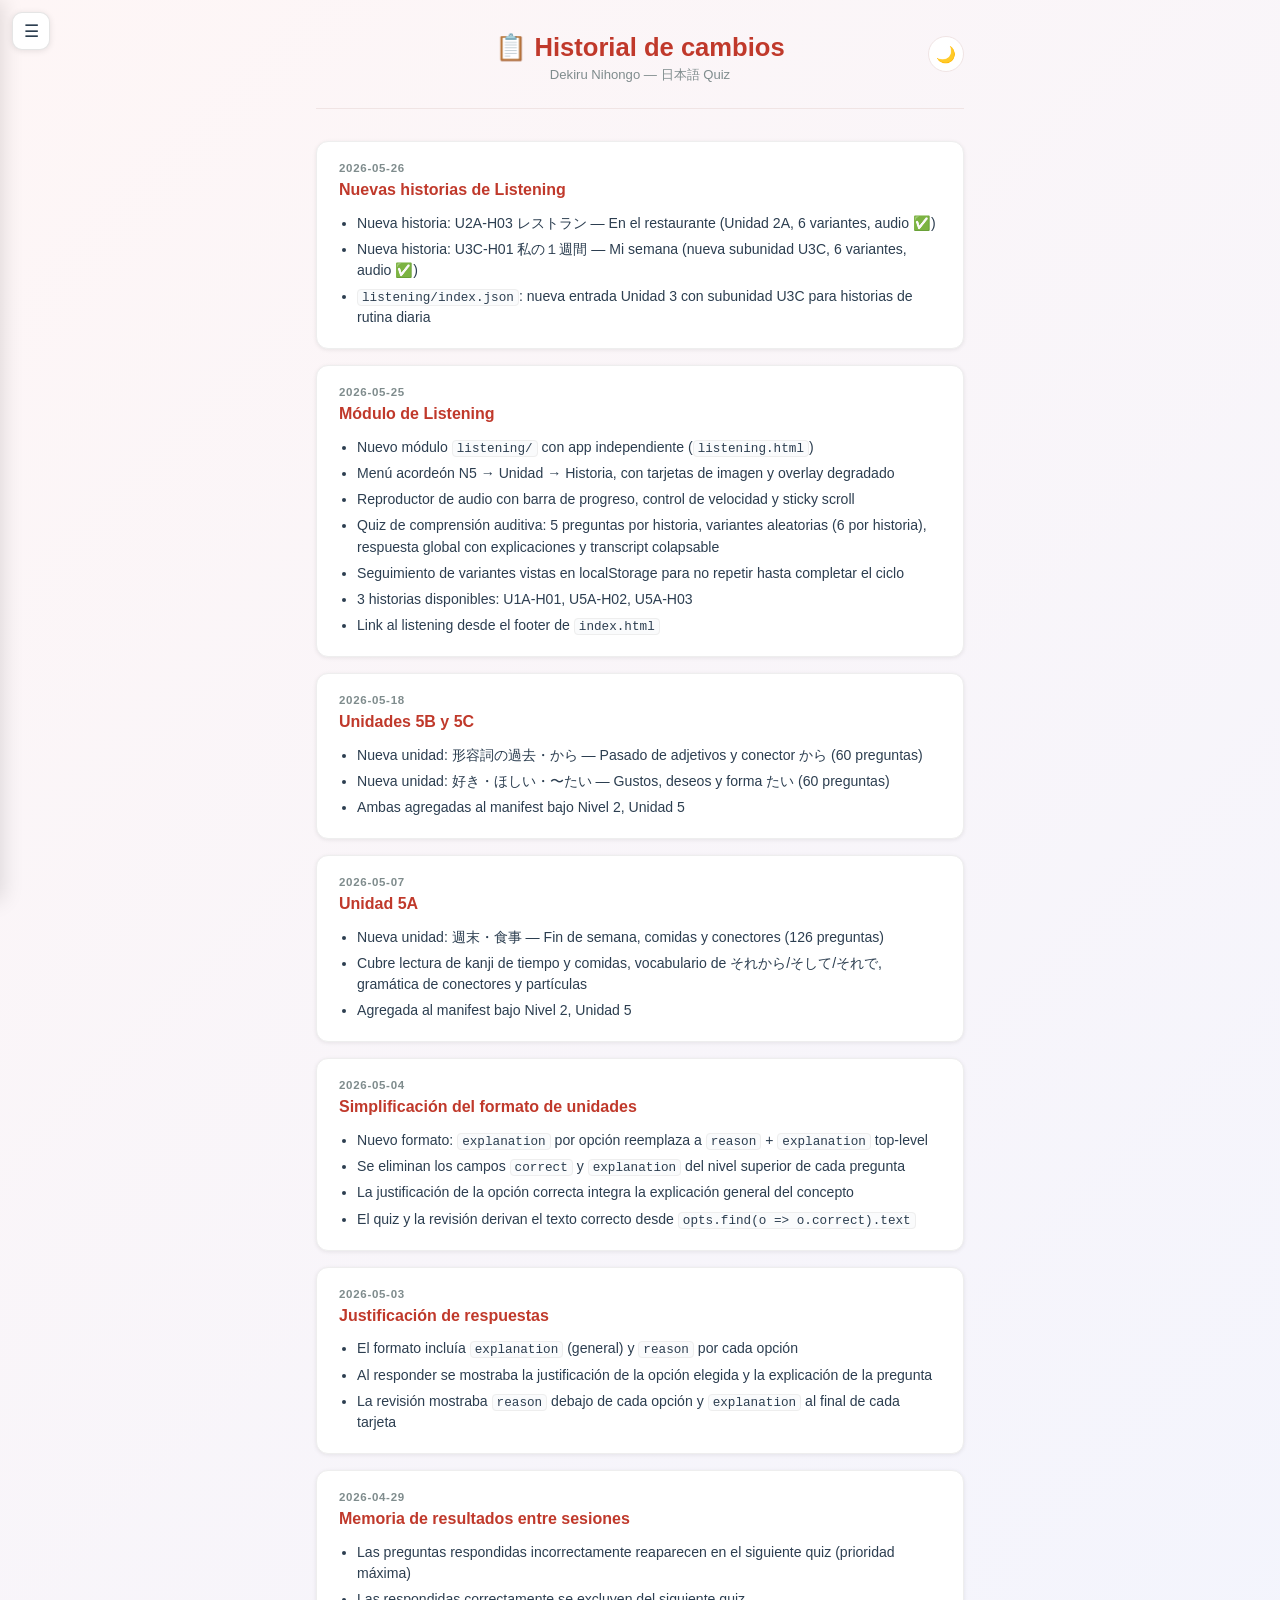
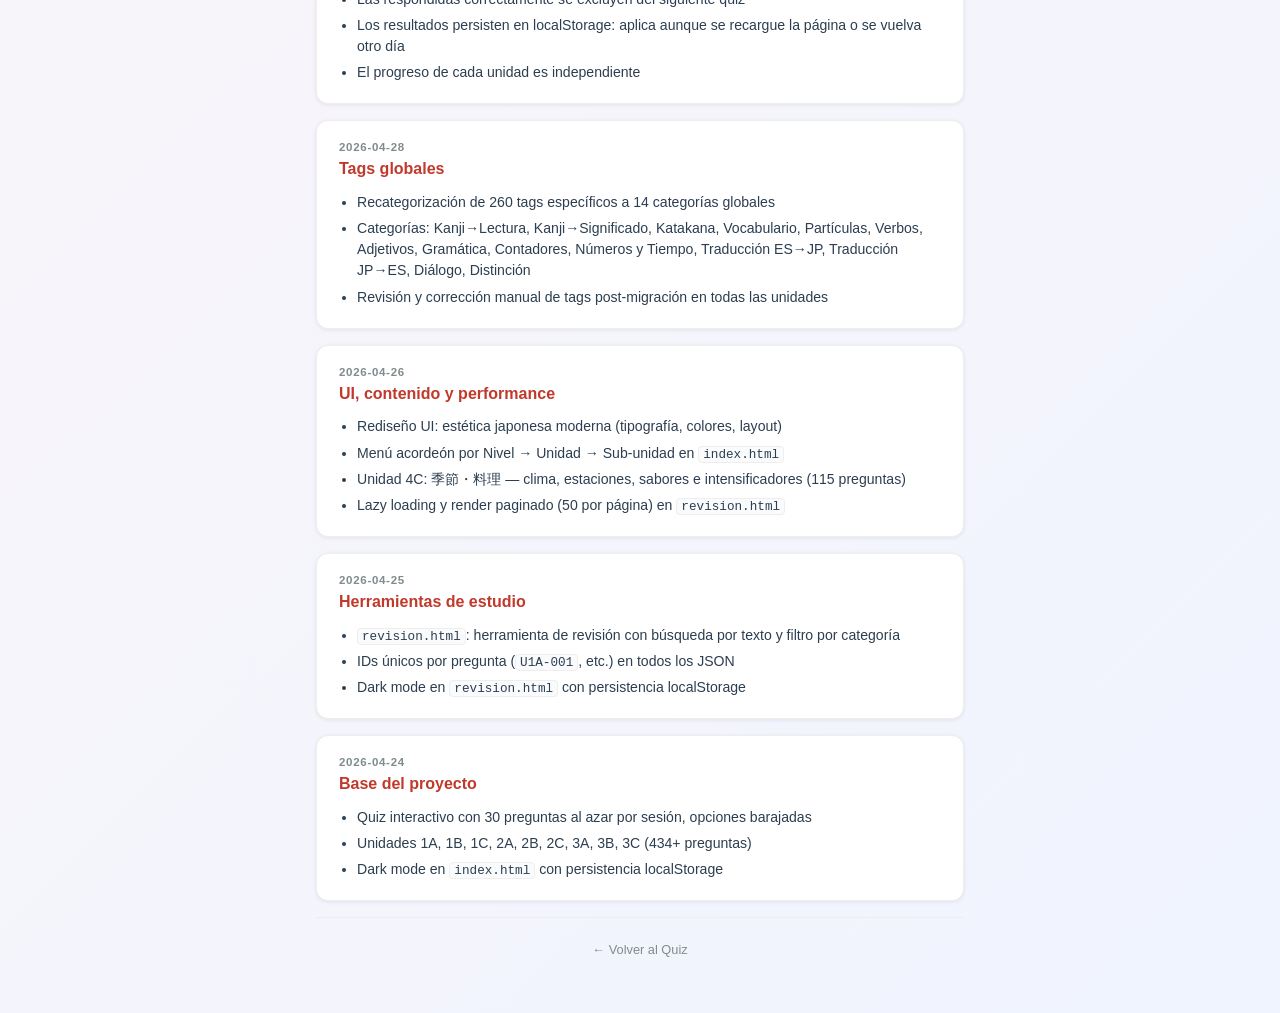
==== changelog.html @ 87468490 "feat: agregar navegación lateral y página de changelog - nav.js: sidebar colapsable con hamburger fi" ====
<!DOCTYPE html>
<html lang="es">
<head>
<meta charset="UTF-8">
<meta name="viewport" content="width=device-width, initial-scale=1.0">
<title>Cambios — 日本語 Quiz</title>
<link rel="icon" type="image/svg+xml" href="data:image/svg+xml,<svg xmlns='http://www.w3.org/2000/svg' viewBox='0 0 100 100'><circle cx='50' cy='50' r='50' fill='%23c0392b'/><text x='50' y='70' text-anchor='middle' font-size='56' fill='white' font-family='serif'>語</text></svg>">
<style>
  :root {
    --bg: linear-gradient(135deg, #fef6f6 0%, #f0f4ff 100%);
    --text: #2c3e50;
    --container-bg: #ffffff;
    --shadow: rgba(0,0,0,0.08);
    --header-border: #f0e4e4;
    --muted: #7f8c8d;
    --divider: #eee;
    --card-bg: #fafbfc;
    --card-border: #eee;
    --footer-color: #95a5a6;
    --footer-link: #7f8c8d;
  }
  body.dark {
    --bg: linear-gradient(135deg, #1a1a2e 0%, #16213e 100%);
    --text: #e2e8f0;
    --container-bg: #1e1e2e;
    --shadow: rgba(0,0,0,0.4);
    --header-border: #2d2d4a;
    --muted: #94a3b8;
    --divider: #2d2d4a;
    --card-bg: #252538;
    --card-border: #3d3d5c;
    --footer-color: #64748b;
    --footer-link: #94a3b8;
  }

  *, *::before, *::after { box-sizing: border-box; }

  body {
    margin: 0;
    font-family: -apple-system, BlinkMacSystemFont, "Segoe UI", Roboto, sans-serif;
    background: var(--bg);
    color: var(--text);
    min-height: 100vh;
    transition: background 0.3s, color 0.3s;
  }

  .container {
    max-width: 680px;
    margin: 0 auto;
    padding: 0 16px 40px;
  }

  header {
    text-align: center;
    padding: 32px 16px 24px;
    border-bottom: 1px solid var(--header-border);
    margin-bottom: 32px;
    position: relative;
  }
  header h1 {
    font-size: 1.6em;
    font-weight: 700;
    color: #c0392b;
    margin: 0 0 4px;
  }
  body.dark header h1 { color: #e57373; }
  .subtitle {
    font-size: 0.82em;
    color: var(--muted);
  }
  .dark-toggle {
    position: absolute;
    top: 50%; right: 0;
    transform: translateY(-50%);
    width: 36px; height: 36px;
    border-radius: 50%;
    border: 1.5px solid var(--header-border);
    background: var(--container-bg);
    cursor: pointer;
    font-size: 16px;
    display: flex; align-items: center; justify-content: center;
    transition: border-color 0.2s;
  }
  .dark-toggle:hover { border-color: #c0392b; }

  /* Changelog entries */
  .cl-entry {
    background: var(--container-bg);
    border: 1px solid var(--card-border);
    border-radius: 12px;
    padding: 20px 22px;
    margin-bottom: 16px;
    box-shadow: 0 1px 4px var(--shadow);
  }

  .cl-date {
    font-size: 0.72em;
    font-weight: 600;
    letter-spacing: 0.06em;
    text-transform: uppercase;
    color: var(--muted);
    margin-bottom: 6px;
  }

  .cl-title {
    font-size: 1em;
    font-weight: 700;
    color: #c0392b;
    margin: 0 0 12px;
    line-height: 1.3;
  }
  body.dark .cl-title { color: #e57373; }

  .cl-items {
    margin: 0;
    padding: 0 0 0 18px;
    display: flex;
    flex-direction: column;
    gap: 5px;
  }
  .cl-items li {
    font-size: 0.88em;
    color: var(--text);
    line-height: 1.5;
  }
  .cl-items code {
    background: var(--card-bg);
    border: 1px solid var(--card-border);
    border-radius: 4px;
    padding: 0 4px;
    font-size: 0.9em;
    font-family: "SF Mono", "Fira Code", monospace;
  }

  .site-footer {
    text-align: center;
    padding: 24px 16px 16px;
    font-size: 0.8em;
    color: var(--footer-color);
    border-top: 1px solid var(--divider);
    margin-top: 16px;
  }
  .footer-link {
    color: var(--footer-link);
    text-decoration: none;
    border-bottom: 1px solid transparent;
    transition: color 0.2s, border-color 0.2s;
  }
  .footer-link:hover { color: #c0392b; border-bottom-color: #c0392b; }
</style>
</head>
<body>
<script>
  if (localStorage.getItem('darkMode') === '1') document.body.classList.add('dark');
</script>

<div class="container">
  <header>
    <h1>📋 Historial de cambios</h1>
    <div class="subtitle">Dekiru Nihongo — 日本語 Quiz</div>
    <button class="dark-toggle" id="dark-btn" onclick="toggleDark()" title="Modo nocturno"></button>
  </header>

  <div class="cl-entry">
    <div class="cl-date">2026-05-26</div>
    <div class="cl-title">Nuevas historias de Listening</div>
    <ul class="cl-items">
      <li>Nueva historia: U2A-H03 レストラン — En el restaurante (Unidad 2A, 6 variantes, audio ✅)</li>
      <li>Nueva historia: U3C-H01 私の１週間 — Mi semana (nueva subunidad U3C, 6 variantes, audio ✅)</li>
      <li><code>listening/index.json</code>: nueva entrada Unidad 3 con subunidad U3C para historias de rutina diaria</li>
    </ul>
  </div>

  <div class="cl-entry">
    <div class="cl-date">2026-05-25</div>
    <div class="cl-title">Módulo de Listening</div>
    <ul class="cl-items">
      <li>Nuevo módulo <code>listening/</code> con app independiente (<code>listening.html</code>)</li>
      <li>Menú acordeón N5 → Unidad → Historia, con tarjetas de imagen y overlay degradado</li>
      <li>Reproductor de audio con barra de progreso, control de velocidad y sticky scroll</li>
      <li>Quiz de comprensión auditiva: 5 preguntas por historia, variantes aleatorias (6 por historia), respuesta global con explicaciones y transcript colapsable</li>
      <li>Seguimiento de variantes vistas en localStorage para no repetir hasta completar el ciclo</li>
      <li>3 historias disponibles: U1A-H01, U5A-H02, U5A-H03</li>
      <li>Link al listening desde el footer de <code>index.html</code></li>
    </ul>
  </div>

  <div class="cl-entry">
    <div class="cl-date">2026-05-18</div>
    <div class="cl-title">Unidades 5B y 5C</div>
    <ul class="cl-items">
      <li>Nueva unidad: 形容詞の過去・から — Pasado de adjetivos y conector から (60 preguntas)</li>
      <li>Nueva unidad: 好き・ほしい・〜たい — Gustos, deseos y forma たい (60 preguntas)</li>
      <li>Ambas agregadas al manifest bajo Nivel 2, Unidad 5</li>
    </ul>
  </div>

  <div class="cl-entry">
    <div class="cl-date">2026-05-07</div>
    <div class="cl-title">Unidad 5A</div>
    <ul class="cl-items">
      <li>Nueva unidad: 週末・食事 — Fin de semana, comidas y conectores (126 preguntas)</li>
      <li>Cubre lectura de kanji de tiempo y comidas, vocabulario de それから/そして/それで, gramática de conectores y partículas</li>
      <li>Agregada al manifest bajo Nivel 2, Unidad 5</li>
    </ul>
  </div>

  <div class="cl-entry">
    <div class="cl-date">2026-05-04</div>
    <div class="cl-title">Simplificación del formato de unidades</div>
    <ul class="cl-items">
      <li>Nuevo formato: <code>explanation</code> por opción reemplaza a <code>reason</code> + <code>explanation</code> top-level</li>
      <li>Se eliminan los campos <code>correct</code> y <code>explanation</code> del nivel superior de cada pregunta</li>
      <li>La justificación de la opción correcta integra la explicación general del concepto</li>
      <li>El quiz y la revisión derivan el texto correcto desde <code>opts.find(o => o.correct).text</code></li>
    </ul>
  </div>

  <div class="cl-entry">
    <div class="cl-date">2026-05-03</div>
    <div class="cl-title">Justificación de respuestas</div>
    <ul class="cl-items">
      <li>El formato incluía <code>explanation</code> (general) y <code>reason</code> por cada opción</li>
      <li>Al responder se mostraba la justificación de la opción elegida y la explicación de la pregunta</li>
      <li>La revisión mostraba <code>reason</code> debajo de cada opción y <code>explanation</code> al final de cada tarjeta</li>
    </ul>
  </div>

  <div class="cl-entry">
    <div class="cl-date">2026-04-29</div>
    <div class="cl-title">Memoria de resultados entre sesiones</div>
    <ul class="cl-items">
      <li>Las preguntas respondidas incorrectamente reaparecen en el siguiente quiz (prioridad máxima)</li>
      <li>Las respondidas correctamente se excluyen del siguiente quiz</li>
      <li>Los resultados persisten en localStorage: aplica aunque se recargue la página o se vuelva otro día</li>
      <li>El progreso de cada unidad es independiente</li>
    </ul>
  </div>

  <div class="cl-entry">
    <div class="cl-date">2026-04-28</div>
    <div class="cl-title">Tags globales</div>
    <ul class="cl-items">
      <li>Recategorización de 260 tags específicos a 14 categorías globales</li>
      <li>Categorías: Kanji→Lectura, Kanji→Significado, Katakana, Vocabulario, Partículas, Verbos, Adjetivos, Gramática, Contadores, Números y Tiempo, Traducción ES→JP, Traducción JP→ES, Diálogo, Distinción</li>
      <li>Revisión y corrección manual de tags post-migración en todas las unidades</li>
    </ul>
  </div>

  <div class="cl-entry">
    <div class="cl-date">2026-04-26</div>
    <div class="cl-title">UI, contenido y performance</div>
    <ul class="cl-items">
      <li>Rediseño UI: estética japonesa moderna (tipografía, colores, layout)</li>
      <li>Menú acordeón por Nivel → Unidad → Sub-unidad en <code>index.html</code></li>
      <li>Unidad 4C: 季節・料理 — clima, estaciones, sabores e intensificadores (115 preguntas)</li>
      <li>Lazy loading y render paginado (50 por página) en <code>revision.html</code></li>
    </ul>
  </div>

  <div class="cl-entry">
    <div class="cl-date">2026-04-25</div>
    <div class="cl-title">Herramientas de estudio</div>
    <ul class="cl-items">
      <li><code>revision.html</code>: herramienta de revisión con búsqueda por texto y filtro por categoría</li>
      <li>IDs únicos por pregunta (<code>U1A-001</code>, etc.) en todos los JSON</li>
      <li>Dark mode en <code>revision.html</code> con persistencia localStorage</li>
    </ul>
  </div>

  <div class="cl-entry">
    <div class="cl-date">2026-04-24</div>
    <div class="cl-title">Base del proyecto</div>
    <ul class="cl-items">
      <li>Quiz interactivo con 30 preguntas al azar por sesión, opciones barajadas</li>
      <li>Unidades 1A, 1B, 1C, 2A, 2B, 2C, 3A, 3B, 3C (434+ preguntas)</li>
      <li>Dark mode en <code>index.html</code> con persistencia localStorage</li>
    </ul>
  </div>

  <footer class="site-footer">
    <a href="index.html" class="footer-link">← Volver al Quiz</a>
  </footer>
</div>

<script>
  function toggleDark() {
    const dark = document.body.classList.toggle('dark');
    localStorage.setItem('darkMode', dark ? '1' : '0');
    document.getElementById('dark-btn').textContent = dark ? '☀️' : '🌙';
  }
  document.getElementById('dark-btn').textContent =
    document.body.classList.contains('dark') ? '☀️' : '🌙';
</script>
<script src="nav.js"></script>
</body>
</html>
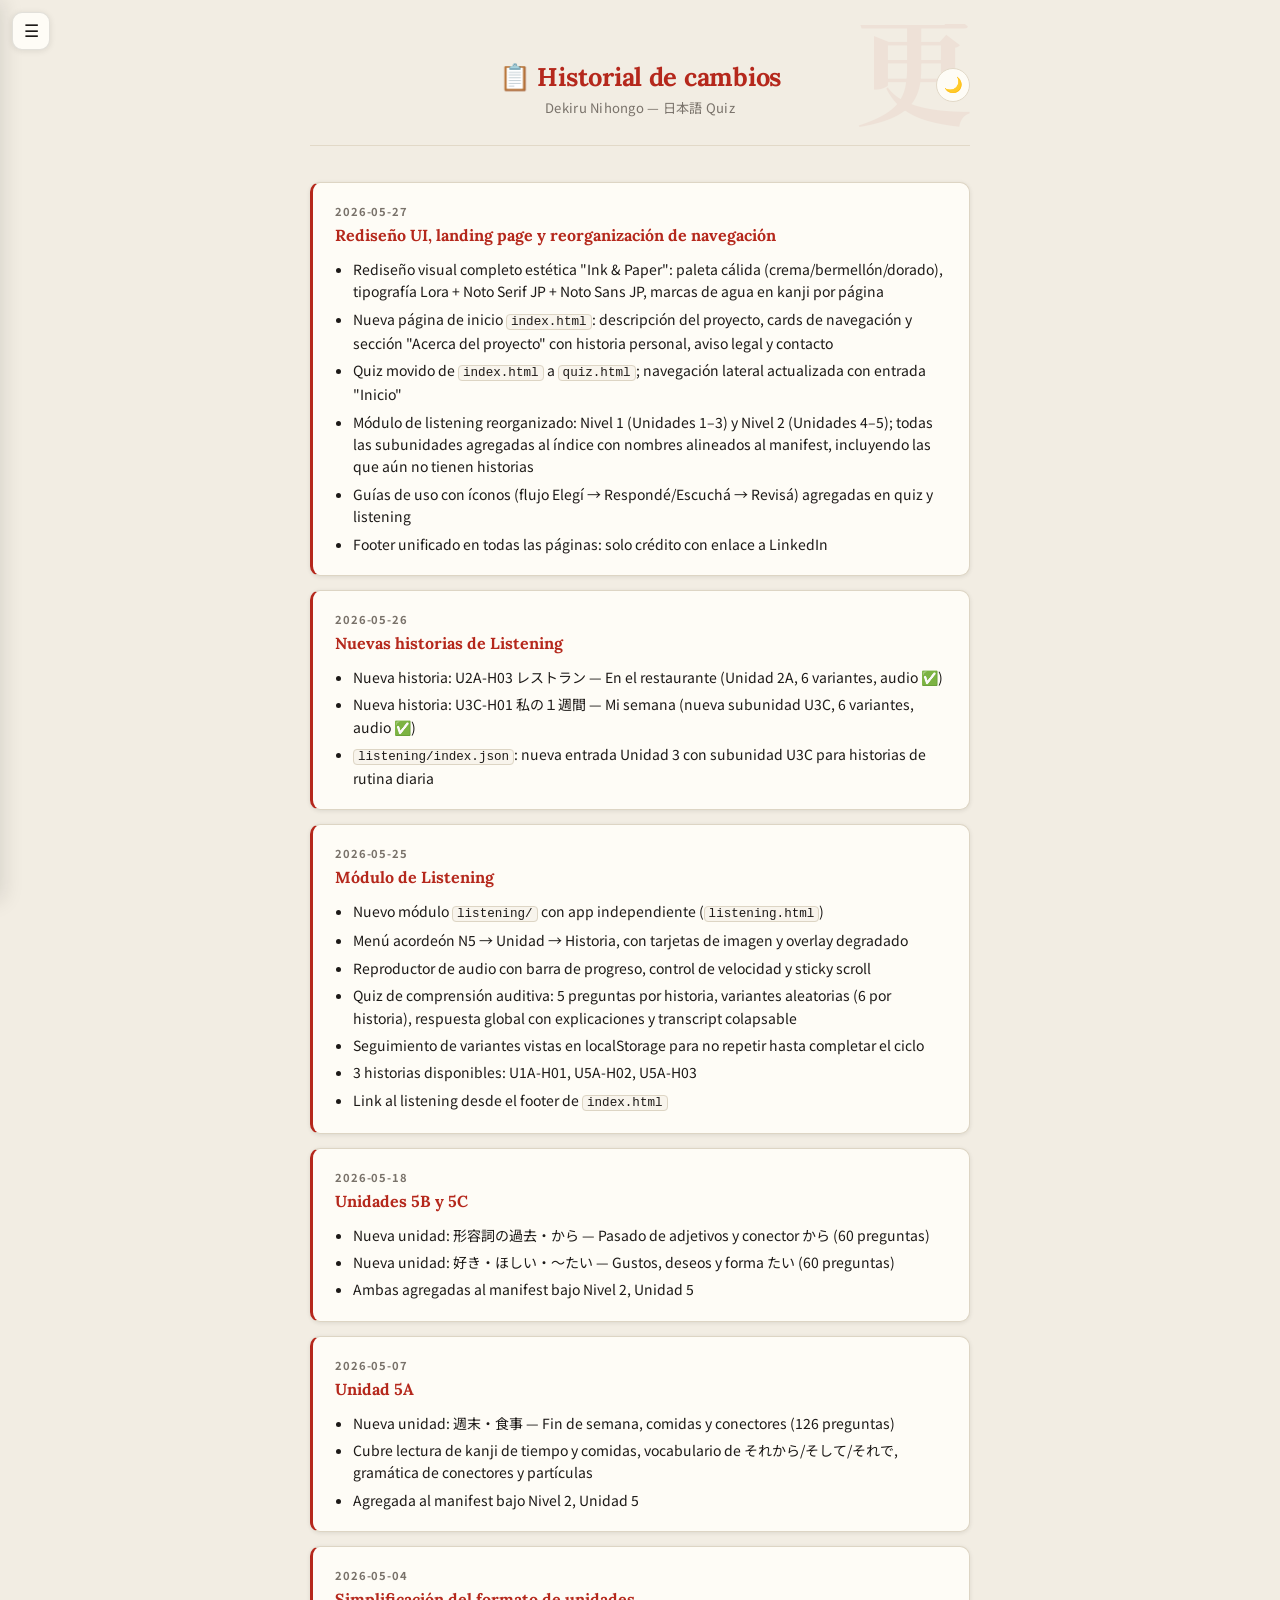
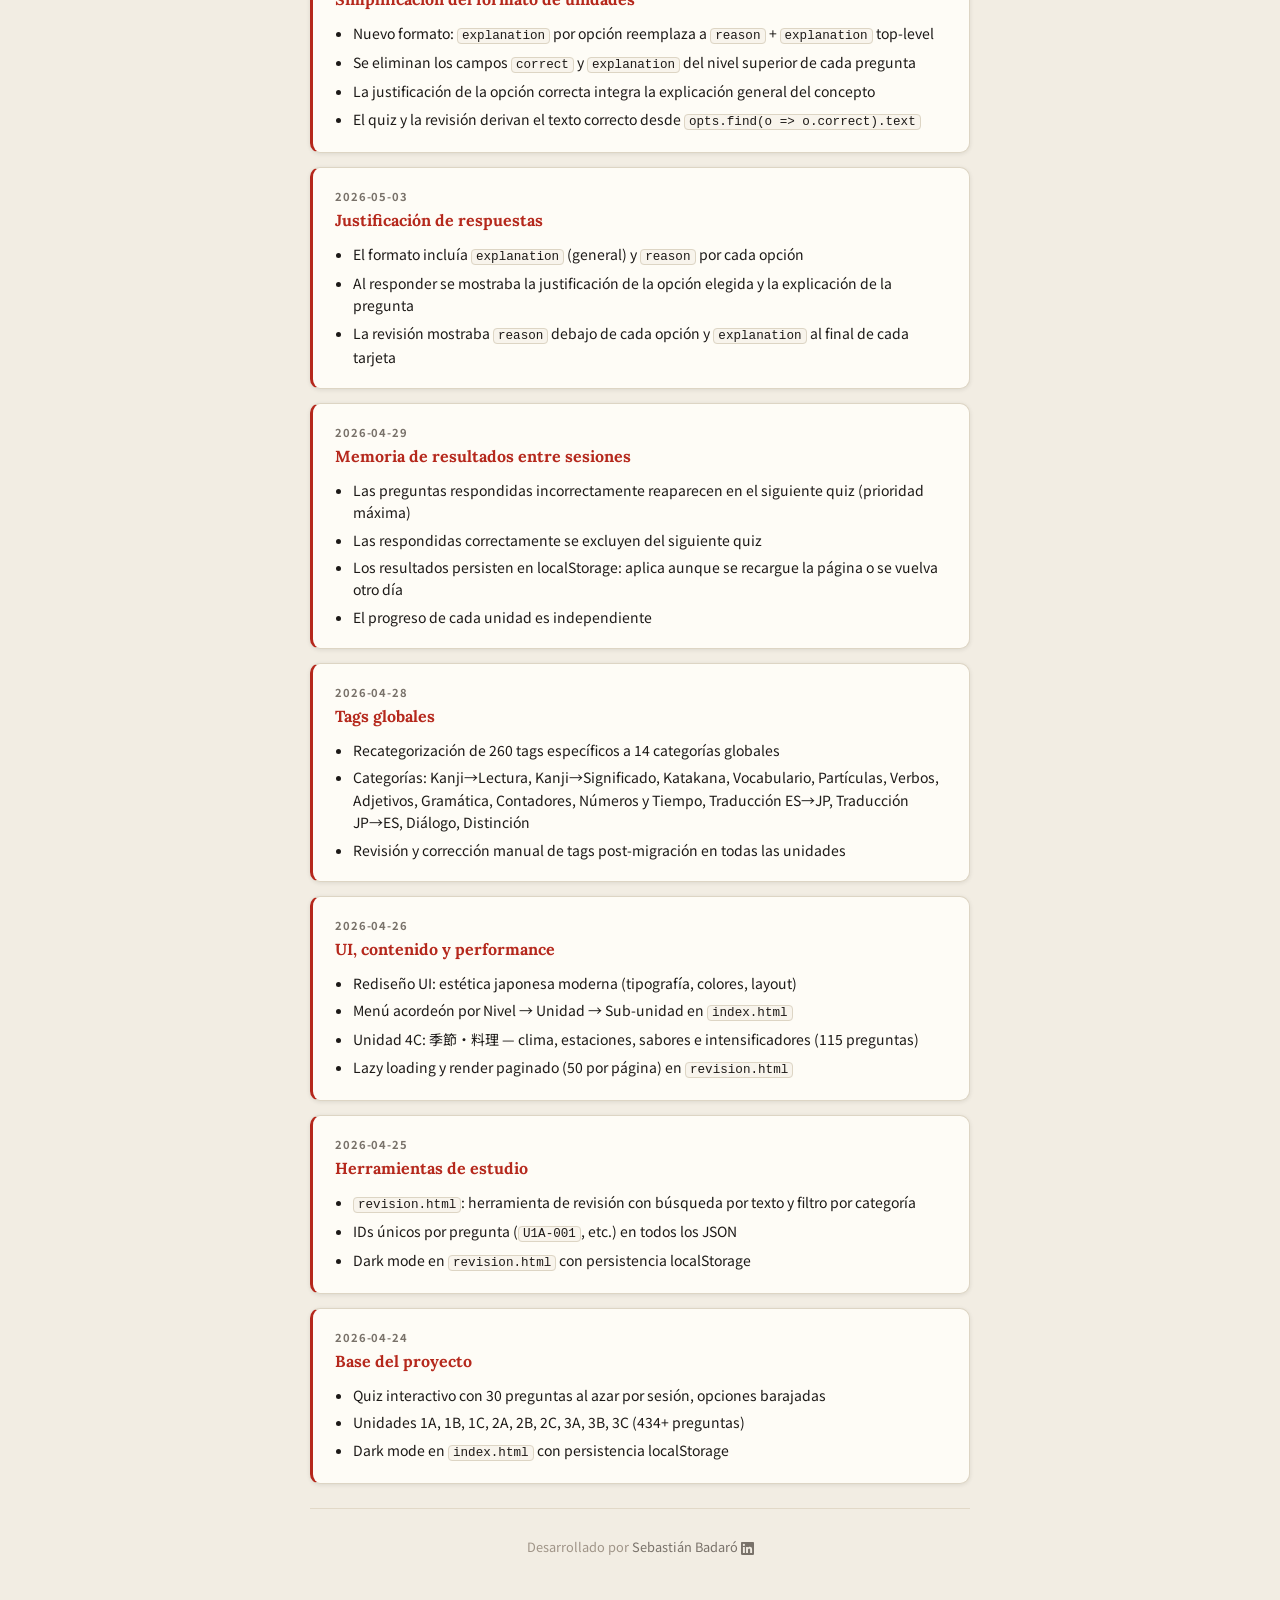
==== commit 0e9b3ac3: "feat: rediseño UI Ink & Paper, landing page y reorganización de navegación - Rediseño visual complet" ====
--- a/changelog.html
+++ b/changelog.html
@@ -5,111 +5,138 @@
 <meta name="viewport" content="width=device-width, initial-scale=1.0">
 <title>Cambios — 日本語 Quiz</title>
 <link rel="icon" type="image/svg+xml" href="data:image/svg+xml,<svg xmlns='http://www.w3.org/2000/svg' viewBox='0 0 100 100'><circle cx='50' cy='50' r='50' fill='%23c0392b'/><text x='50' y='70' text-anchor='middle' font-size='56' fill='white' font-family='serif'>語</text></svg>">
+<link rel="preconnect" href="https://fonts.googleapis.com">
+<link rel="preconnect" href="https://fonts.gstatic.com" crossorigin>
+<link href="https://fonts.googleapis.com/css2?family=Lora:ital,wght@0,400;0,600;0,700;1,400&family=Noto+Sans+JP:wght@400;500;600&family=Noto+Serif+JP:wght@400;700&display=swap" rel="stylesheet">
 <style>
   :root {
-    --bg: linear-gradient(135deg, #fef6f6 0%, #f0f4ff 100%);
-    --text: #2c3e50;
-    --container-bg: #ffffff;
-    --shadow: rgba(0,0,0,0.08);
-    --header-border: #f0e4e4;
-    --muted: #7f8c8d;
-    --divider: #eee;
-    --card-bg: #fafbfc;
-    --card-border: #eee;
-    --footer-color: #95a5a6;
-    --footer-link: #7f8c8d;
+    --bg: #F2EDE3;
+    --text: #1C1917;
+    --container-bg: #FEFCF6;
+    --shadow: rgba(28,25,23,0.10);
+    --header-border: #E2D9C8;
+    --muted: #79726A;
+    --divider: #E2D9C8;
+    --card-bg: #F8F4EC;
+    --card-border: #DDD5C4;
+    --footer-color: #A09588;
+    --footer-link: #79726A;
+    --accent: #B5281C;
   }
   body.dark {
-    --bg: linear-gradient(135deg, #1a1a2e 0%, #16213e 100%);
-    --text: #e2e8f0;
-    --container-bg: #1e1e2e;
-    --shadow: rgba(0,0,0,0.4);
-    --header-border: #2d2d4a;
-    --muted: #94a3b8;
-    --divider: #2d2d4a;
-    --card-bg: #252538;
-    --card-border: #3d3d5c;
-    --footer-color: #64748b;
-    --footer-link: #94a3b8;
+    --bg: #100F0D;
+    --text: #E8E0D0;
+    --container-bg: #1C1A17;
+    --shadow: rgba(0,0,0,0.55);
+    --header-border: #2E2A23;
+    --muted: #8A8278;
+    --divider: #2E2A23;
+    --card-bg: #231F1B;
+    --card-border: #3A3530;
+    --footer-color: #5A5550;
+    --footer-link: #8A8278;
+    --accent: #E05A45;
   }
 
   *, *::before, *::after { box-sizing: border-box; }
 
   body {
     margin: 0;
-    font-family: -apple-system, BlinkMacSystemFont, "Segoe UI", Roboto, sans-serif;
+    font-family: 'Noto Sans JP', -apple-system, BlinkMacSystemFont, "Hiragino Sans", "Yu Gothic", "Meiryo", sans-serif;
     background: var(--bg);
     color: var(--text);
     min-height: 100vh;
+    padding: 24px 16px 48px;
     transition: background 0.3s, color 0.3s;
   }
 
   .container {
-    max-width: 680px;
+    max-width: 660px;
     margin: 0 auto;
-    padding: 0 16px 40px;
   }
 
   header {
     text-align: center;
-    padding: 32px 16px 24px;
+    padding: 36px 16px 28px;
     border-bottom: 1px solid var(--header-border);
-    margin-bottom: 32px;
+    margin-bottom: 36px;
     position: relative;
+    overflow: hidden;
+  }
+  header::before {
+    content: '更';
+    position: absolute;
+    right: -4px;
+    top: -20px;
+    font-family: 'Noto Serif JP', serif;
+    font-size: 7.5em;
+    color: var(--accent);
+    opacity: 0.055;
+    pointer-events: none;
+    user-select: none;
+    line-height: 1;
+    font-weight: 700;
   }
   header h1 {
+    font-family: 'Lora', 'Noto Serif JP', Georgia, serif;
     font-size: 1.6em;
     font-weight: 700;
-    color: #c0392b;
-    margin: 0 0 4px;
-  }
-  body.dark header h1 { color: #e57373; }
+    color: var(--accent);
+    margin: 0 0 5px;
+    letter-spacing: -0.01em;
+  }
   .subtitle {
     font-size: 0.82em;
     color: var(--muted);
+    letter-spacing: 0.02em;
   }
   .dark-toggle {
     position: absolute;
     top: 50%; right: 0;
     transform: translateY(-50%);
-    width: 36px; height: 36px;
+    width: 34px; height: 34px;
     border-radius: 50%;
     border: 1.5px solid var(--header-border);
     background: var(--container-bg);
-    cursor: pointer;
-    font-size: 16px;
+    cursor: pointer; font-size: 15px;
     display: flex; align-items: center; justify-content: center;
     transition: border-color 0.2s;
   }
-  .dark-toggle:hover { border-color: #c0392b; }
+  .dark-toggle:hover { border-color: var(--accent); }
 
   /* Changelog entries */
   .cl-entry {
     background: var(--container-bg);
     border: 1px solid var(--card-border);
-    border-radius: 12px;
+    border-left: 3px solid var(--accent);
+    border-radius: 10px;
     padding: 20px 22px;
-    margin-bottom: 16px;
+    margin-bottom: 14px;
     box-shadow: 0 1px 4px var(--shadow);
+    transition: box-shadow 0.2s ease;
+  }
+  .cl-entry:hover {
+    box-shadow: 0 3px 12px var(--shadow);
   }
 
   .cl-date {
-    font-size: 0.72em;
-    font-weight: 600;
-    letter-spacing: 0.06em;
+    font-size: 0.7em;
+    font-weight: 700;
+    letter-spacing: 0.08em;
     text-transform: uppercase;
     color: var(--muted);
     margin-bottom: 6px;
+    font-family: 'Noto Sans JP', sans-serif;
   }
 
   .cl-title {
+    font-family: 'Lora', Georgia, serif;
     font-size: 1em;
     font-weight: 700;
-    color: #c0392b;
+    color: var(--accent);
     margin: 0 0 12px;
     line-height: 1.3;
   }
-  body.dark .cl-title { color: #e57373; }
 
   .cl-items {
     margin: 0;
@@ -119,9 +146,9 @@
     gap: 5px;
   }
   .cl-items li {
-    font-size: 0.88em;
+    font-size: 0.875em;
     color: var(--text);
-    line-height: 1.5;
+    line-height: 1.6;
   }
   .cl-items code {
     background: var(--card-bg);
@@ -134,11 +161,11 @@
 
   .site-footer {
     text-align: center;
-    padding: 24px 16px 16px;
+    padding: 28px 16px 16px;
     font-size: 0.8em;
     color: var(--footer-color);
     border-top: 1px solid var(--divider);
-    margin-top: 16px;
+    margin-top: 24px;
   }
   .footer-link {
     color: var(--footer-link);
@@ -146,7 +173,7 @@
     border-bottom: 1px solid transparent;
     transition: color 0.2s, border-color 0.2s;
   }
-  .footer-link:hover { color: #c0392b; border-bottom-color: #c0392b; }
+  .footer-link:hover { color: var(--accent); border-bottom-color: var(--accent); }
 </style>
 </head>
 <body>
@@ -160,6 +187,19 @@
     <div class="subtitle">Dekiru Nihongo — 日本語 Quiz</div>
     <button class="dark-toggle" id="dark-btn" onclick="toggleDark()" title="Modo nocturno"></button>
   </header>
+
+  <div class="cl-entry">
+    <div class="cl-date">2026-05-27</div>
+    <div class="cl-title">Rediseño UI, landing page y reorganización de navegación</div>
+    <ul class="cl-items">
+      <li>Rediseño visual completo estética "Ink & Paper": paleta cálida (crema/bermellón/dorado), tipografía Lora + Noto Serif JP + Noto Sans JP, marcas de agua en kanji por página</li>
+      <li>Nueva página de inicio <code>index.html</code>: descripción del proyecto, cards de navegación y sección "Acerca del proyecto" con historia personal, aviso legal y contacto</li>
+      <li>Quiz movido de <code>index.html</code> a <code>quiz.html</code>; navegación lateral actualizada con entrada "Inicio"</li>
+      <li>Módulo de listening reorganizado: Nivel 1 (Unidades 1–3) y Nivel 2 (Unidades 4–5); todas las subunidades agregadas al índice con nombres alineados al manifest, incluyendo las que aún no tienen historias</li>
+      <li>Guías de uso con íconos (flujo Elegí → Respondé/Escuchá → Revisá) agregadas en quiz y listening</li>
+      <li>Footer unificado en todas las páginas: solo crédito con enlace a LinkedIn</li>
+    </ul>
+  </div>
 
   <div class="cl-entry">
     <div class="cl-date">2026-05-26</div>
@@ -279,7 +319,12 @@
   </div>
 
   <footer class="site-footer">
-    <a href="index.html" class="footer-link">← Volver al Quiz</a>
+    Desarrollado por <a href="https://www.linkedin.com/in/sbadaro/" target="_blank" rel="noopener" class="footer-link">
+      Sebastián Badaró
+      <svg style="width:13px;height:13px;vertical-align:middle;flex-shrink:0" viewBox="0 0 24 24" aria-hidden="true">
+        <path fill="currentColor" d="M20.45 20.45h-3.56v-5.57c0-1.33-.03-3.04-1.85-3.04-1.86 0-2.14 1.45-2.14 2.95v5.66H9.34V9h3.42v1.56h.05c.48-.9 1.64-1.85 3.38-1.85 3.61 0 4.28 2.38 4.28 5.47v6.27zM5.34 7.43a2.06 2.06 0 1 1 0-4.13 2.06 2.06 0 0 1 0 4.13zM7.12 20.45H3.56V9h3.56v11.45zM22.22 0H1.77C.79 0 0 .77 0 1.72v20.56C0 23.23.79 24 1.77 24h20.45c.98 0 1.78-.77 1.78-1.72V1.72C24 .77 23.2 0 22.22 0z"/>
+      </svg>
+    </a>
   </footer>
 </div>
 
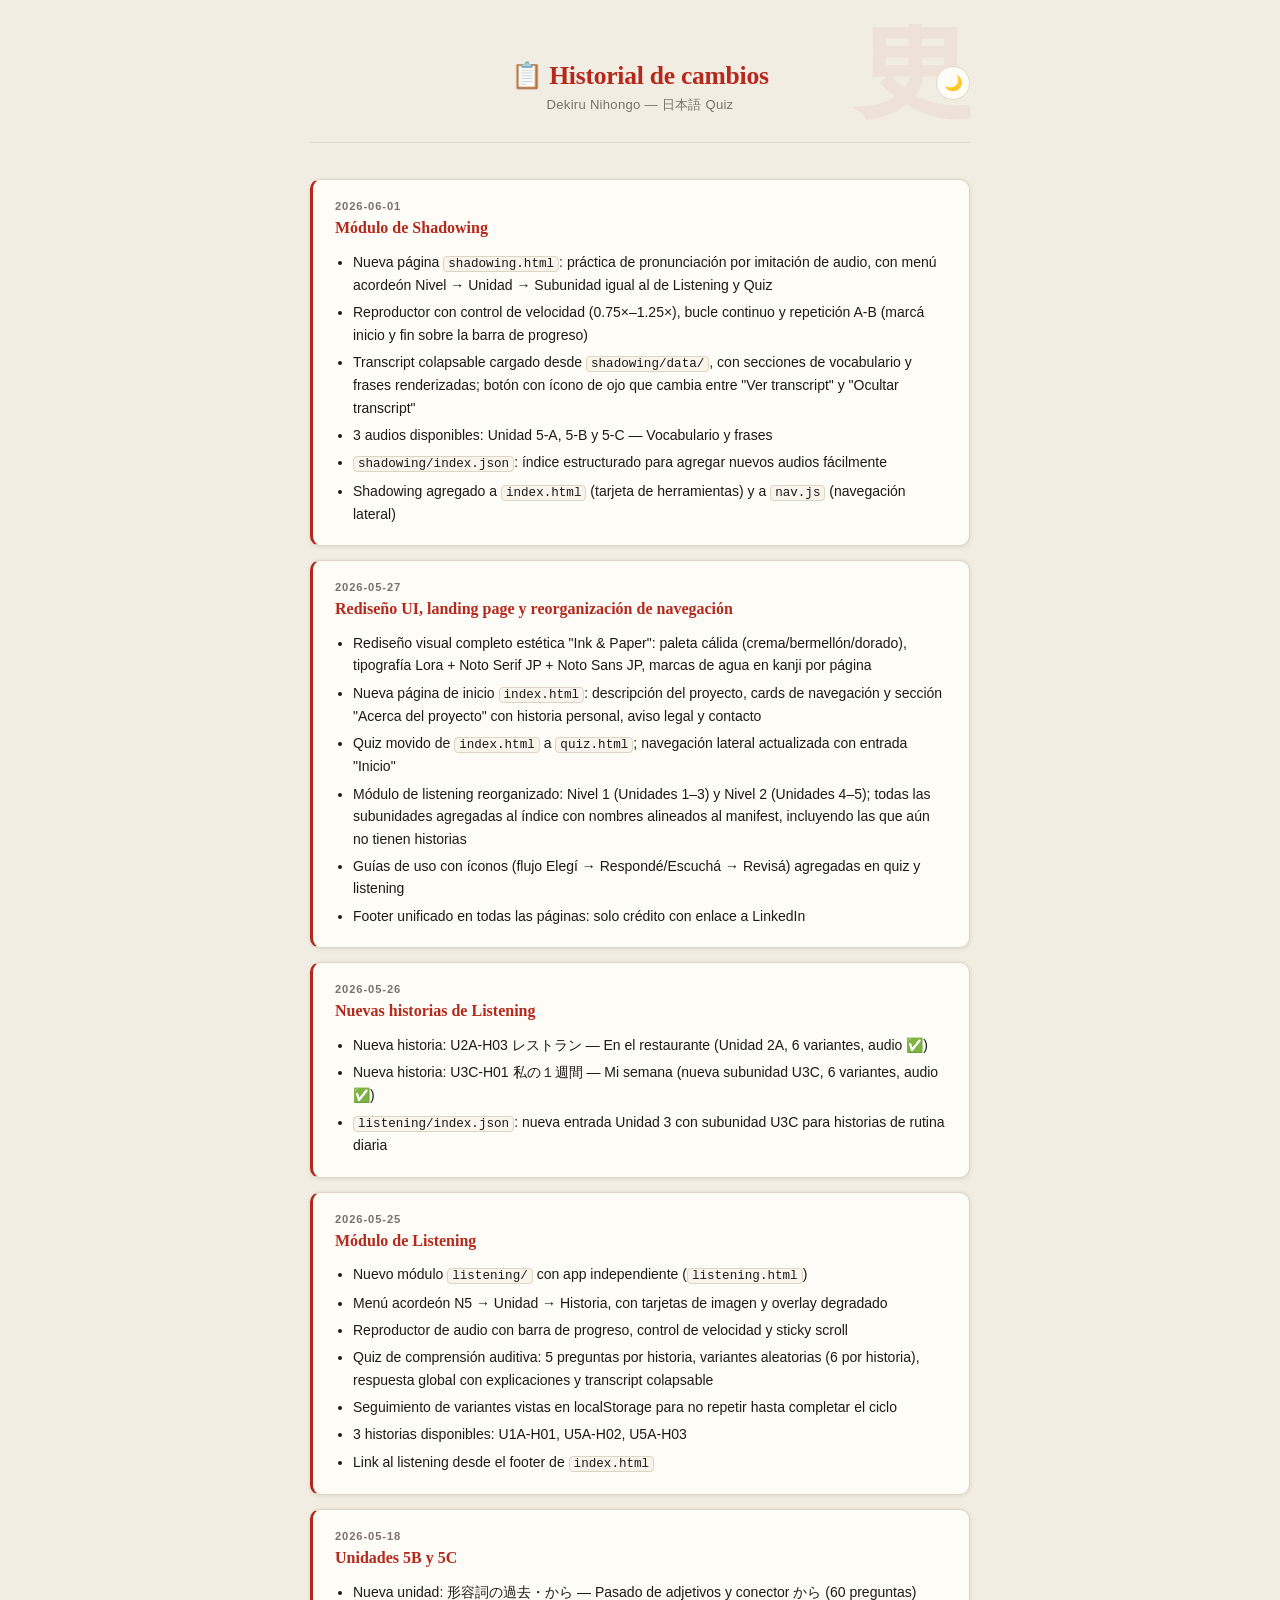
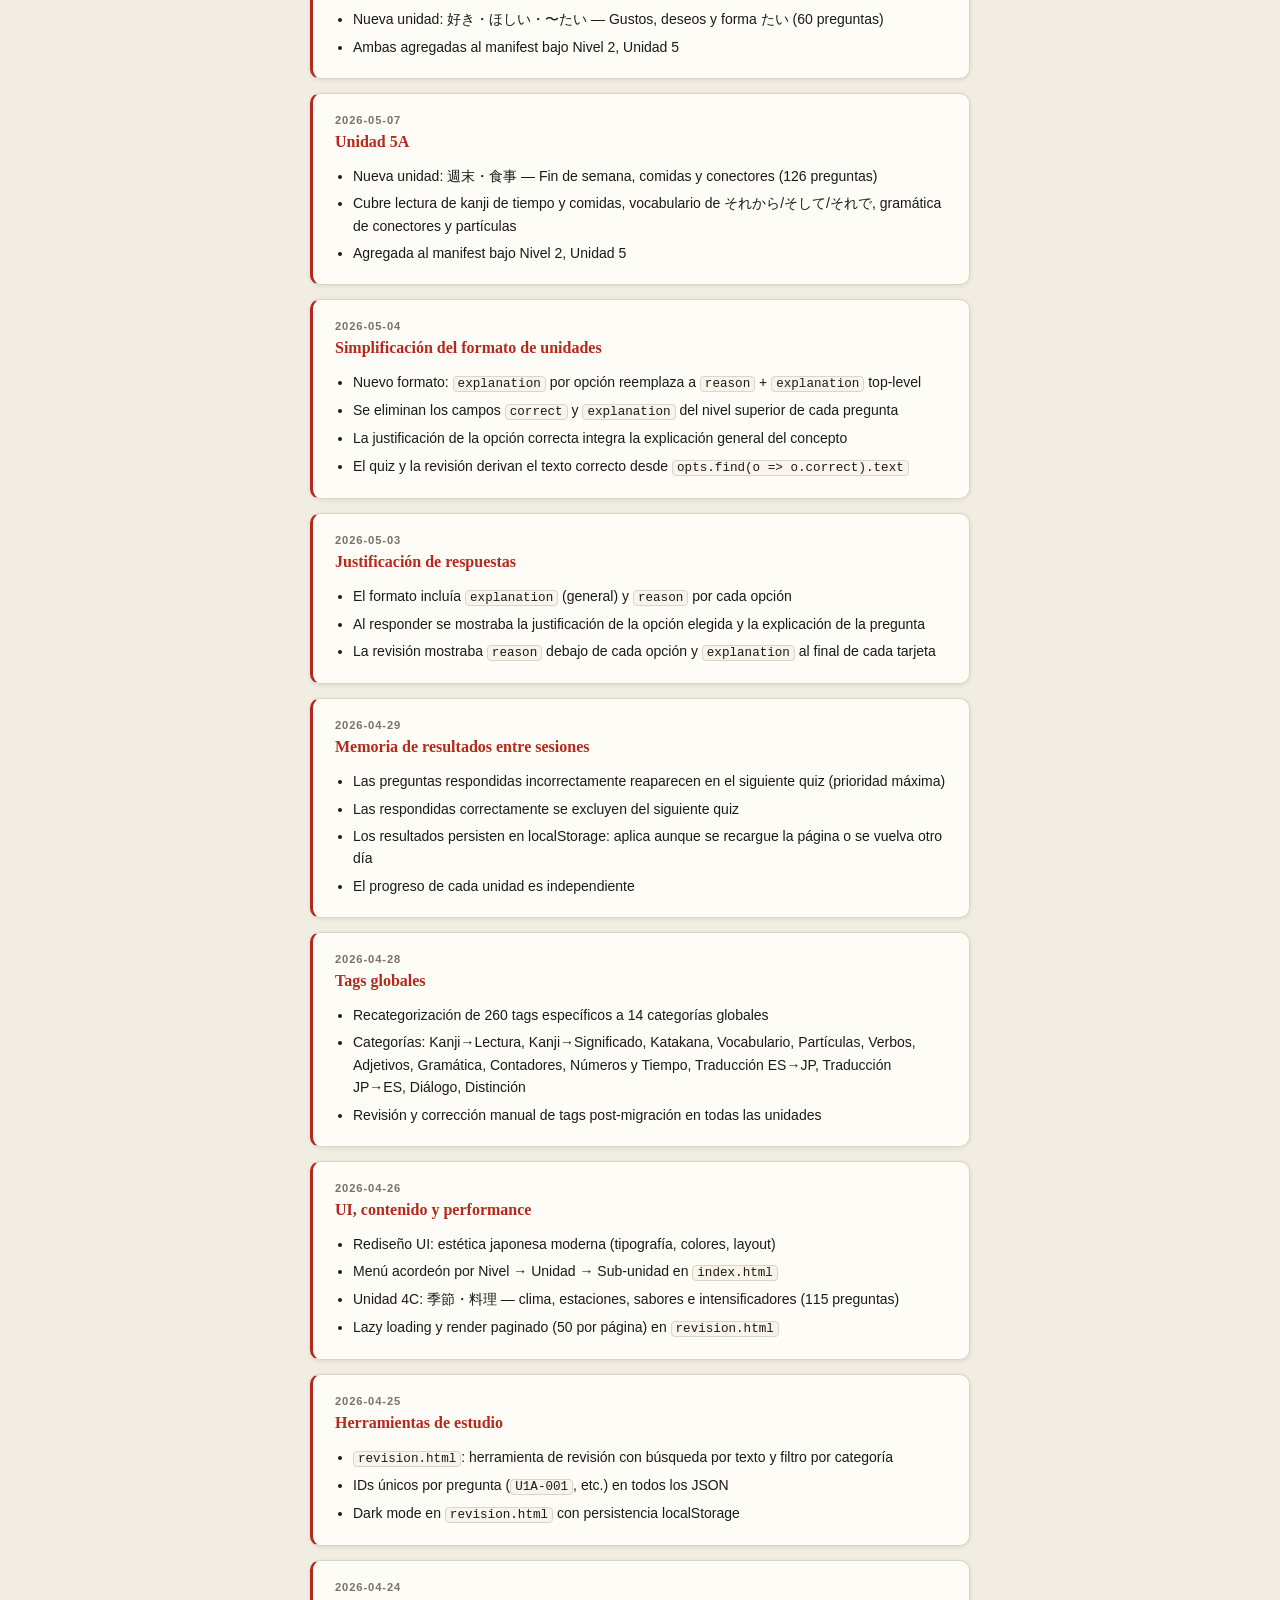
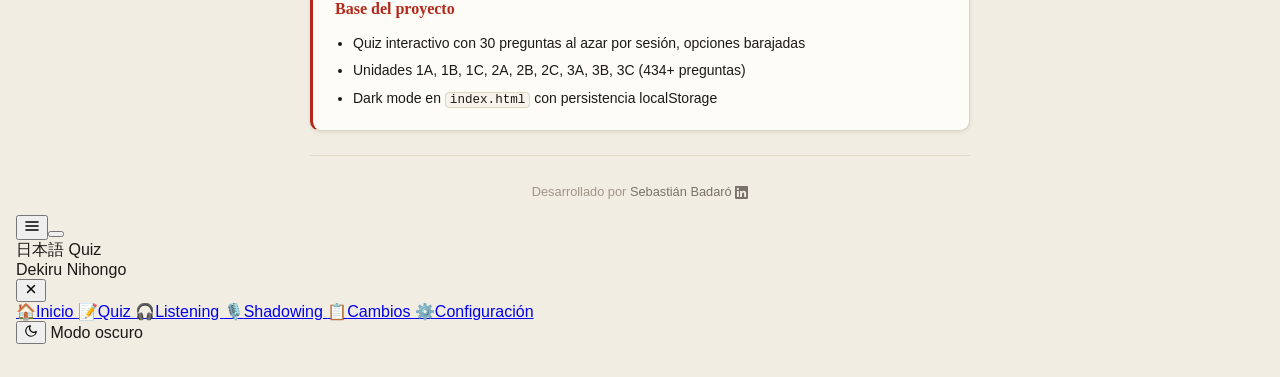
==== commit 21ae861b: "feat: Supabase auth, admin dashboard, UI redesign (Phases 4A-4B) - Auth: Google OAuth via Supabase, " ====
--- a/changelog.html
+++ b/changelog.html
@@ -3,6 +3,7 @@
 <head>
 <meta charset="UTF-8">
 <meta name="viewport" content="width=device-width, initial-scale=1.0">
+<meta http-equiv="Content-Security-Policy" content="default-src 'none'; script-src 'self' 'unsafe-inline'; style-src 'self' 'unsafe-inline' https://fonts.googleapis.com; font-src https://fonts.gstatic.com; img-src 'self' data:; media-src 'self'; connect-src 'self'; frame-ancestors 'none'">
 <title>Cambios — 日本語 Quiz</title>
 <link rel="icon" type="image/svg+xml" href="data:image/svg+xml,<svg xmlns='http://www.w3.org/2000/svg' viewBox='0 0 100 100'><circle cx='50' cy='50' r='50' fill='%23c0392b'/><text x='50' y='70' text-anchor='middle' font-size='56' fill='white' font-family='serif'>語</text></svg>">
 <link rel="preconnect" href="https://fonts.googleapis.com">
@@ -189,6 +190,19 @@
   </header>
 
   <div class="cl-entry">
+    <div class="cl-date">2026-06-01</div>
+    <div class="cl-title">Módulo de Shadowing</div>
+    <ul class="cl-items">
+      <li>Nueva página <code>shadowing.html</code>: práctica de pronunciación por imitación de audio, con menú acordeón Nivel → Unidad → Subunidad igual al de Listening y Quiz</li>
+      <li>Reproductor con control de velocidad (0.75×–1.25×), bucle continuo y repetición A-B (marcá inicio y fin sobre la barra de progreso)</li>
+      <li>Transcript colapsable cargado desde <code>shadowing/data/</code>, con secciones de vocabulario y frases renderizadas; botón con ícono de ojo que cambia entre "Ver transcript" y "Ocultar transcript"</li>
+      <li>3 audios disponibles: Unidad 5-A, 5-B y 5-C — Vocabulario y frases</li>
+      <li><code>shadowing/index.json</code>: índice estructurado para agregar nuevos audios fácilmente</li>
+      <li>Shadowing agregado a <code>index.html</code> (tarjeta de herramientas) y a <code>nav.js</code> (navegación lateral)</li>
+    </ul>
+  </div>
+
+  <div class="cl-entry">
     <div class="cl-date">2026-05-27</div>
     <div class="cl-title">Rediseño UI, landing page y reorganización de navegación</div>
     <ul class="cl-items">
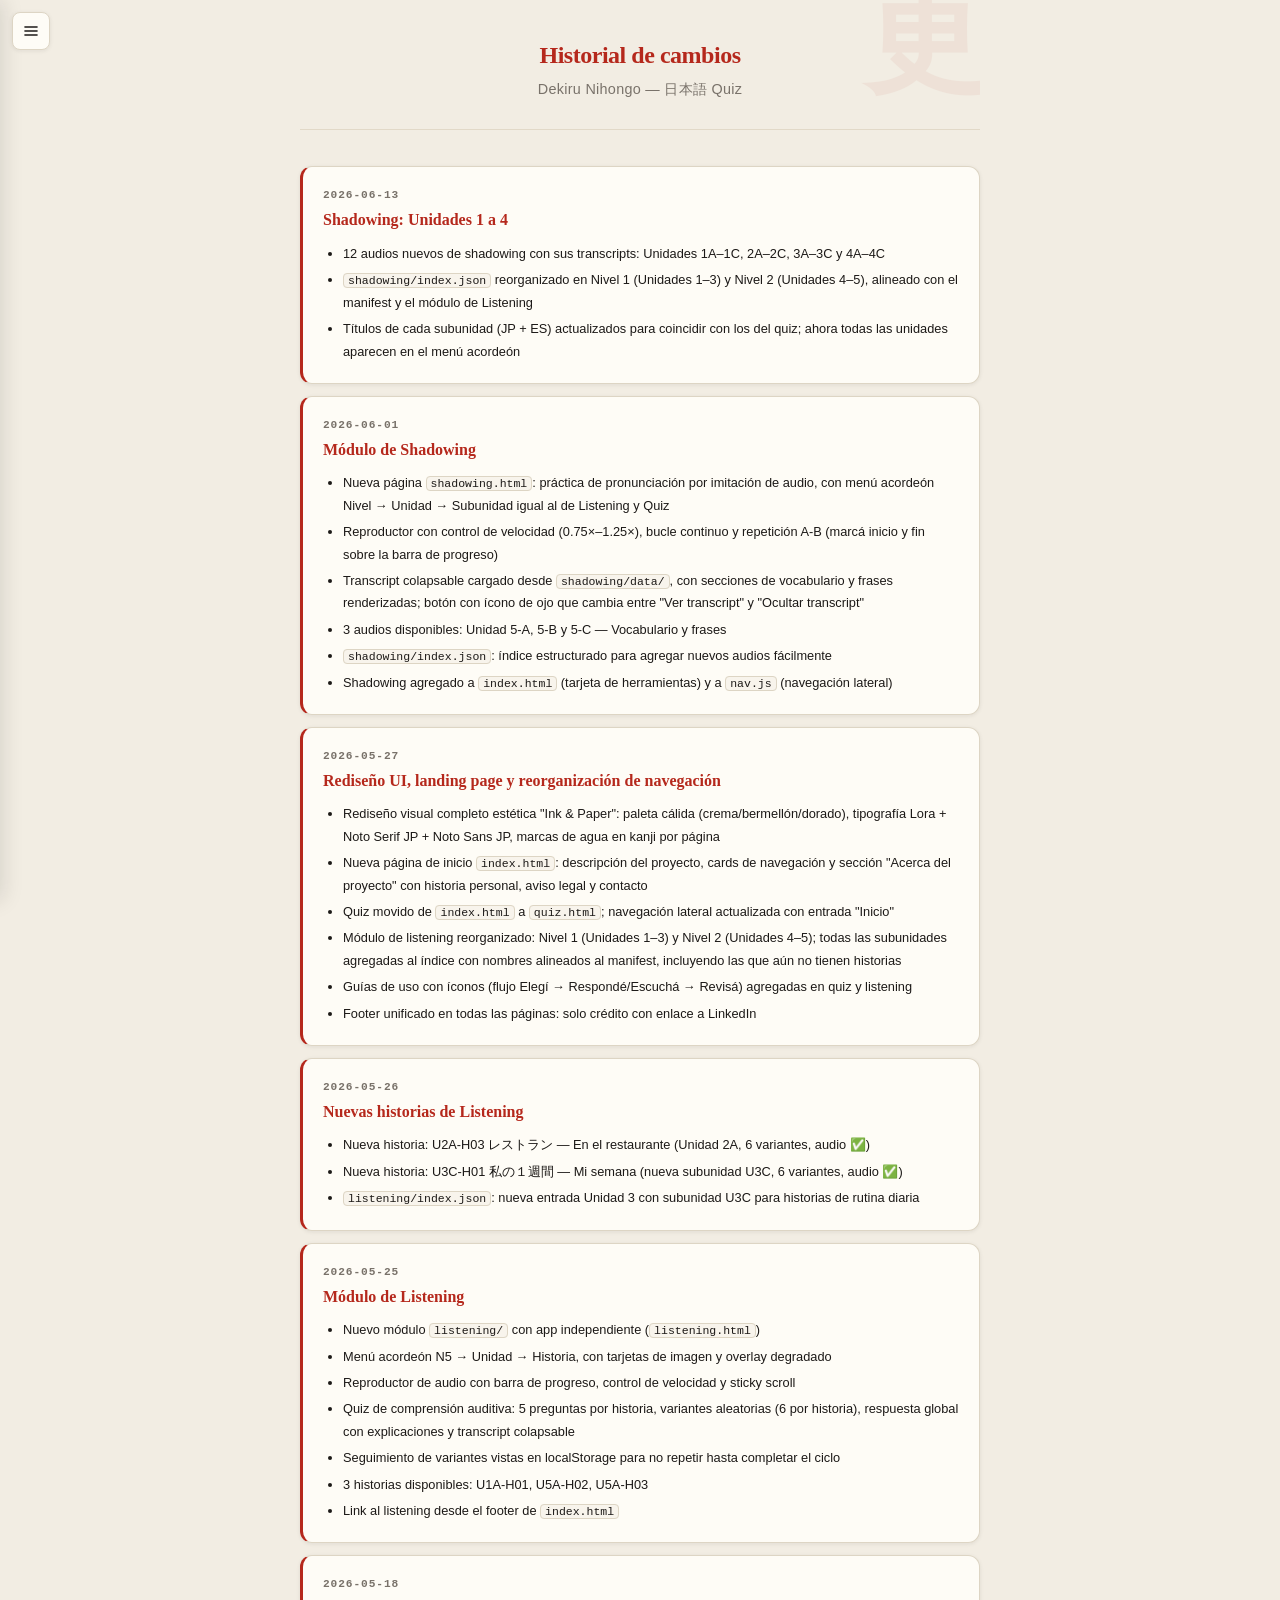
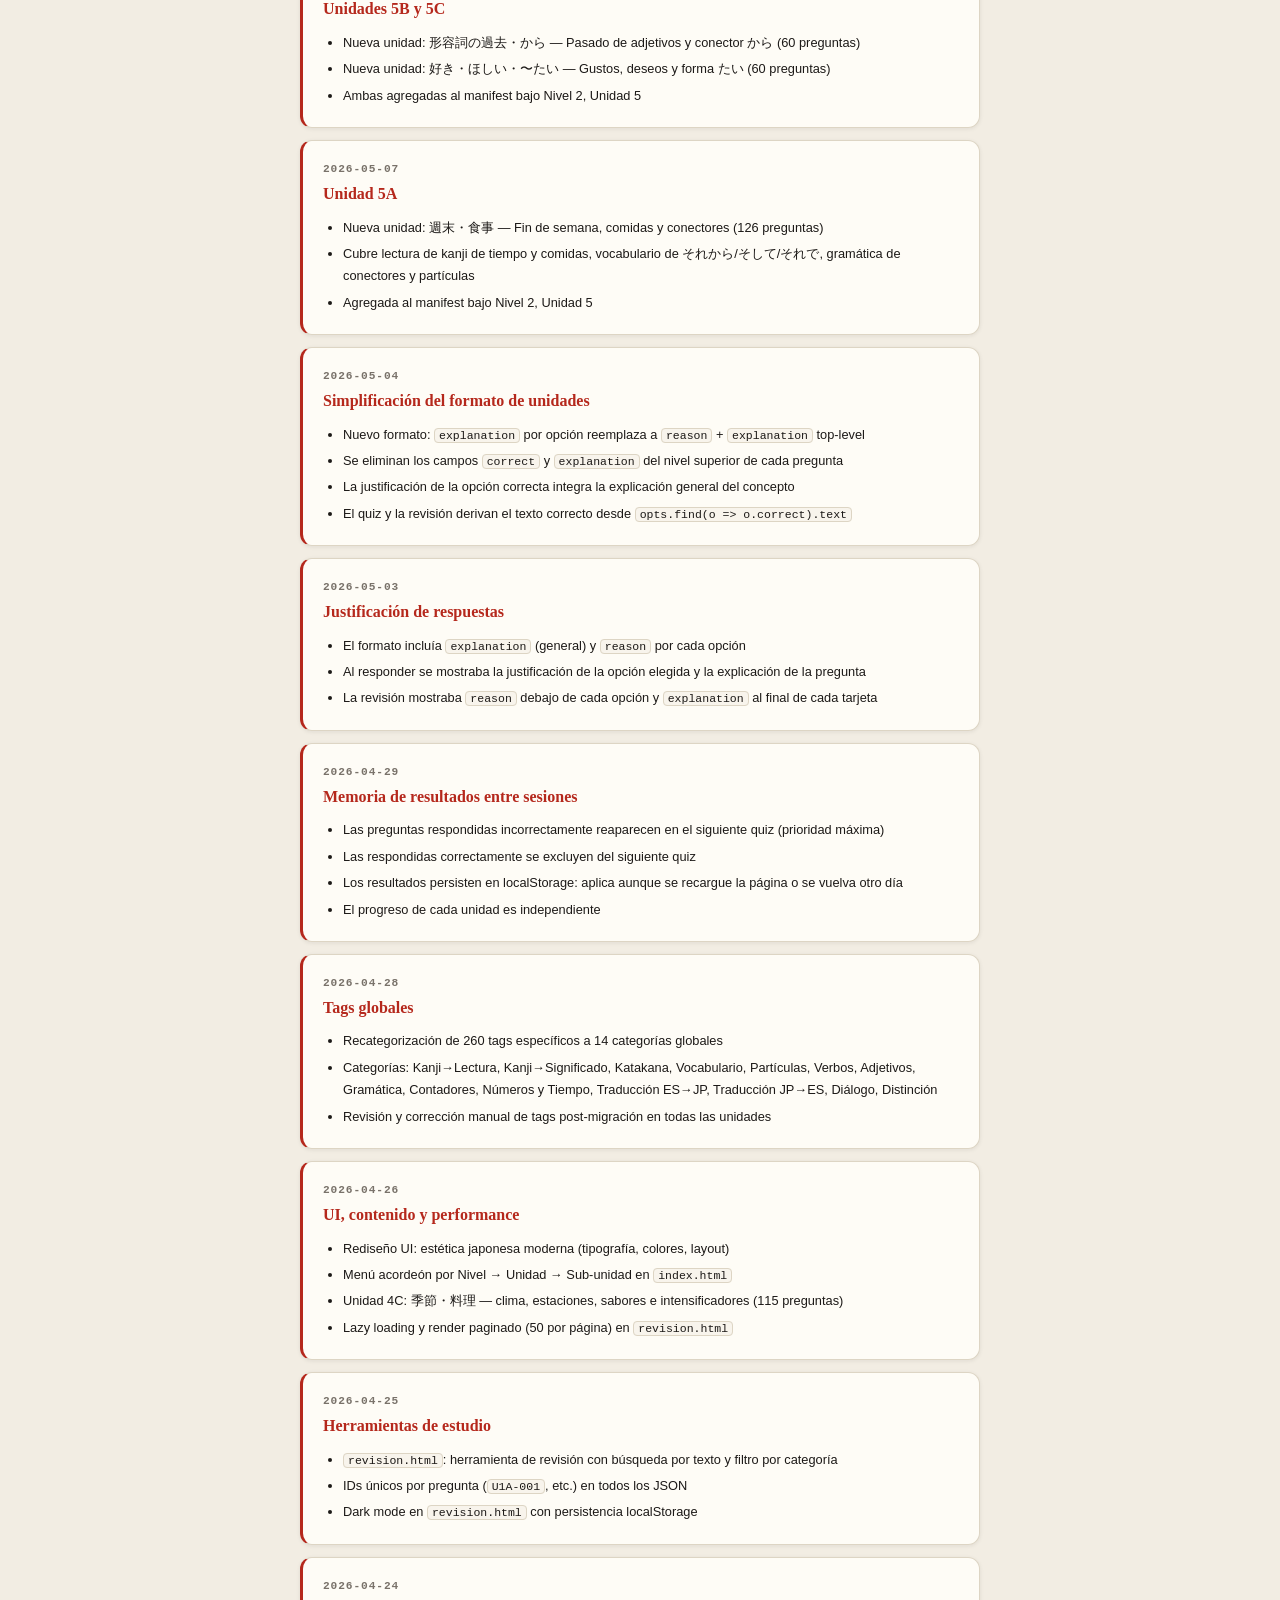
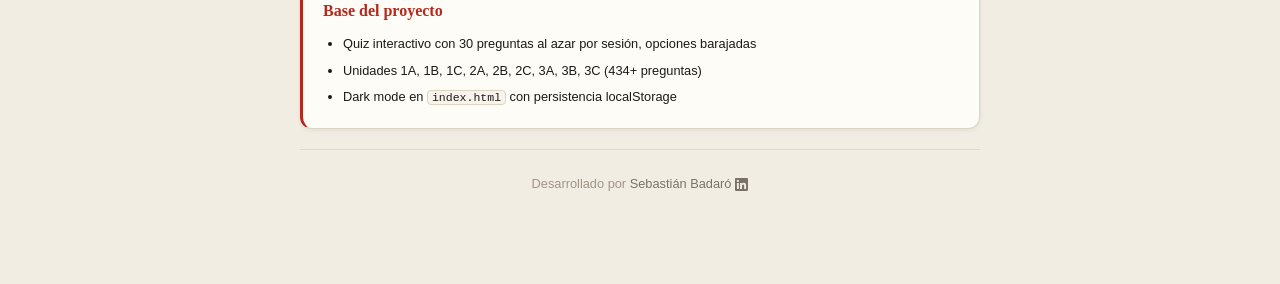
==== commit 595d4fb2: "feat(shadowing): agregar Unidades 1-4 al menú y actualizar docs - 12 audios nuevos (U1A-U4C) con tra" ====
--- a/changelog.html
+++ b/changelog.html
@@ -5,189 +5,41 @@
 <meta name="viewport" content="width=device-width, initial-scale=1.0">
 <meta http-equiv="Content-Security-Policy" content="default-src 'none'; script-src 'self' 'unsafe-inline'; style-src 'self' 'unsafe-inline' https://fonts.googleapis.com; font-src https://fonts.gstatic.com; img-src 'self' data:; media-src 'self'; connect-src 'self'; frame-ancestors 'none'">
 <title>Cambios — 日本語 Quiz</title>
-<link rel="icon" type="image/svg+xml" href="data:image/svg+xml,<svg xmlns='http://www.w3.org/2000/svg' viewBox='0 0 100 100'><circle cx='50' cy='50' r='50' fill='%23c0392b'/><text x='50' y='70' text-anchor='middle' font-size='56' fill='white' font-family='serif'>語</text></svg>">
+<link rel="icon" type="image/svg+xml" href="data:image/svg+xml,<svg xmlns='http://www.w3.org/2000/svg' viewBox='0 0 100 100'><circle cx='50' cy='50' r='50' fill='%23B5281C'/><text x='50' y='70' text-anchor='middle' font-size='56' fill='white' font-family='serif'>学</text></svg>">
 <link rel="preconnect" href="https://fonts.googleapis.com">
 <link rel="preconnect" href="https://fonts.gstatic.com" crossorigin>
 <link href="https://fonts.googleapis.com/css2?family=Lora:ital,wght@0,400;0,600;0,700;1,400&family=Noto+Sans+JP:wght@400;500;600&family=Noto+Serif+JP:wght@400;700&display=swap" rel="stylesheet">
-<style>
-  :root {
-    --bg: #F2EDE3;
-    --text: #1C1917;
-    --container-bg: #FEFCF6;
-    --shadow: rgba(28,25,23,0.10);
-    --header-border: #E2D9C8;
-    --muted: #79726A;
-    --divider: #E2D9C8;
-    --card-bg: #F8F4EC;
-    --card-border: #DDD5C4;
-    --footer-color: #A09588;
-    --footer-link: #79726A;
-    --accent: #B5281C;
-  }
-  body.dark {
-    --bg: #100F0D;
-    --text: #E8E0D0;
-    --container-bg: #1C1A17;
-    --shadow: rgba(0,0,0,0.55);
-    --header-border: #2E2A23;
-    --muted: #8A8278;
-    --divider: #2E2A23;
-    --card-bg: #231F1B;
-    --card-border: #3A3530;
-    --footer-color: #5A5550;
-    --footer-link: #8A8278;
-    --accent: #E05A45;
-  }
-
-  *, *::before, *::after { box-sizing: border-box; }
-
-  body {
-    margin: 0;
-    font-family: 'Noto Sans JP', -apple-system, BlinkMacSystemFont, "Hiragino Sans", "Yu Gothic", "Meiryo", sans-serif;
-    background: var(--bg);
-    color: var(--text);
-    min-height: 100vh;
-    padding: 24px 16px 48px;
-    transition: background 0.3s, color 0.3s;
-  }
-
-  .container {
-    max-width: 660px;
-    margin: 0 auto;
-  }
-
-  header {
-    text-align: center;
-    padding: 36px 16px 28px;
-    border-bottom: 1px solid var(--header-border);
-    margin-bottom: 36px;
-    position: relative;
-    overflow: hidden;
-  }
-  header::before {
-    content: '更';
-    position: absolute;
-    right: -4px;
-    top: -20px;
-    font-family: 'Noto Serif JP', serif;
-    font-size: 7.5em;
-    color: var(--accent);
-    opacity: 0.055;
-    pointer-events: none;
-    user-select: none;
-    line-height: 1;
-    font-weight: 700;
-  }
-  header h1 {
-    font-family: 'Lora', 'Noto Serif JP', Georgia, serif;
-    font-size: 1.6em;
-    font-weight: 700;
-    color: var(--accent);
-    margin: 0 0 5px;
-    letter-spacing: -0.01em;
-  }
-  .subtitle {
-    font-size: 0.82em;
-    color: var(--muted);
-    letter-spacing: 0.02em;
-  }
-  .dark-toggle {
-    position: absolute;
-    top: 50%; right: 0;
-    transform: translateY(-50%);
-    width: 34px; height: 34px;
-    border-radius: 50%;
-    border: 1.5px solid var(--header-border);
-    background: var(--container-bg);
-    cursor: pointer; font-size: 15px;
-    display: flex; align-items: center; justify-content: center;
-    transition: border-color 0.2s;
-  }
-  .dark-toggle:hover { border-color: var(--accent); }
-
-  /* Changelog entries */
-  .cl-entry {
-    background: var(--container-bg);
-    border: 1px solid var(--card-border);
-    border-left: 3px solid var(--accent);
-    border-radius: 10px;
-    padding: 20px 22px;
-    margin-bottom: 14px;
-    box-shadow: 0 1px 4px var(--shadow);
-    transition: box-shadow 0.2s ease;
-  }
-  .cl-entry:hover {
-    box-shadow: 0 3px 12px var(--shadow);
-  }
-
-  .cl-date {
-    font-size: 0.7em;
-    font-weight: 700;
-    letter-spacing: 0.08em;
-    text-transform: uppercase;
-    color: var(--muted);
-    margin-bottom: 6px;
-    font-family: 'Noto Sans JP', sans-serif;
-  }
-
-  .cl-title {
-    font-family: 'Lora', Georgia, serif;
-    font-size: 1em;
-    font-weight: 700;
-    color: var(--accent);
-    margin: 0 0 12px;
-    line-height: 1.3;
-  }
-
-  .cl-items {
-    margin: 0;
-    padding: 0 0 0 18px;
-    display: flex;
-    flex-direction: column;
-    gap: 5px;
-  }
-  .cl-items li {
-    font-size: 0.875em;
-    color: var(--text);
-    line-height: 1.6;
-  }
-  .cl-items code {
-    background: var(--card-bg);
-    border: 1px solid var(--card-border);
-    border-radius: 4px;
-    padding: 0 4px;
-    font-size: 0.9em;
-    font-family: "SF Mono", "Fira Code", monospace;
-  }
-
-  .site-footer {
-    text-align: center;
-    padding: 28px 16px 16px;
-    font-size: 0.8em;
-    color: var(--footer-color);
-    border-top: 1px solid var(--divider);
-    margin-top: 24px;
-  }
-  .footer-link {
-    color: var(--footer-link);
-    text-decoration: none;
-    border-bottom: 1px solid transparent;
-    transition: color 0.2s, border-color 0.2s;
-  }
-  .footer-link:hover { color: var(--accent); border-bottom-color: var(--accent); }
-</style>
+<link rel="stylesheet" href="nihongo.css">
 </head>
 <body>
 <script>
-  if (localStorage.getItem('darkMode') === '1') document.body.classList.add('dark');
+(function(){
+  const old = localStorage.getItem('darkMode');
+  if (old !== null && !localStorage.getItem('nihongo_theme')) {
+    localStorage.setItem('nihongo_theme', old === '1' ? 'dark' : 'light');
+  }
+  if (localStorage.getItem('nihongo_theme') === 'dark') {
+    document.documentElement.setAttribute('data-theme', 'dark');
+  }
+})();
 </script>
 
 <div class="container">
-  <header>
-    <h1>📋 Historial de cambios</h1>
+
+  <header class="cl-header">
+    <h1 class="cl-page-title">Historial de cambios</h1>
     <div class="subtitle">Dekiru Nihongo — 日本語 Quiz</div>
-    <button class="dark-toggle" id="dark-btn" onclick="toggleDark()" title="Modo nocturno"></button>
   </header>
+
+  <div class="cl-entry">
+    <div class="cl-date">2026-06-13</div>
+    <div class="cl-title">Shadowing: Unidades 1 a 4</div>
+    <ul class="cl-items">
+      <li>12 audios nuevos de shadowing con sus transcripts: Unidades 1A–1C, 2A–2C, 3A–3C y 4A–4C</li>
+      <li><code>shadowing/index.json</code> reorganizado en Nivel 1 (Unidades 1–3) y Nivel 2 (Unidades 4–5), alineado con el manifest y el módulo de Listening</li>
+      <li>Títulos de cada subunidad (JP + ES) actualizados para coincidir con los del quiz; ahora todas las unidades aparecen en el menú acordeón</li>
+    </ul>
+  </div>
 
   <div class="cl-entry">
     <div class="cl-date">2026-06-01</div>
@@ -206,7 +58,7 @@
     <div class="cl-date">2026-05-27</div>
     <div class="cl-title">Rediseño UI, landing page y reorganización de navegación</div>
     <ul class="cl-items">
-      <li>Rediseño visual completo estética "Ink & Paper": paleta cálida (crema/bermellón/dorado), tipografía Lora + Noto Serif JP + Noto Sans JP, marcas de agua en kanji por página</li>
+      <li>Rediseño visual completo estética "Ink &amp; Paper": paleta cálida (crema/bermellón/dorado), tipografía Lora + Noto Serif JP + Noto Sans JP, marcas de agua en kanji por página</li>
       <li>Nueva página de inicio <code>index.html</code>: descripción del proyecto, cards de navegación y sección "Acerca del proyecto" con historia personal, aviso legal y contacto</li>
       <li>Quiz movido de <code>index.html</code> a <code>quiz.html</code>; navegación lateral actualizada con entrada "Inicio"</li>
       <li>Módulo de listening reorganizado: Nivel 1 (Unidades 1–3) y Nivel 2 (Unidades 4–5); todas las subunidades agregadas al índice con nombres alineados al manifest, incluyendo las que aún no tienen historias</li>
@@ -335,22 +187,13 @@
   <footer class="site-footer">
     Desarrollado por <a href="https://www.linkedin.com/in/sbadaro/" target="_blank" rel="noopener" class="footer-link">
       Sebastián Badaró
-      <svg style="width:13px;height:13px;vertical-align:middle;flex-shrink:0" viewBox="0 0 24 24" aria-hidden="true">
+      <svg class="footer-icon" viewBox="0 0 24 24" aria-hidden="true" focusable="false">
         <path fill="currentColor" d="M20.45 20.45h-3.56v-5.57c0-1.33-.03-3.04-1.85-3.04-1.86 0-2.14 1.45-2.14 2.95v5.66H9.34V9h3.42v1.56h.05c.48-.9 1.64-1.85 3.38-1.85 3.61 0 4.28 2.38 4.28 5.47v6.27zM5.34 7.43a2.06 2.06 0 1 1 0-4.13 2.06 2.06 0 0 1 0 4.13zM7.12 20.45H3.56V9h3.56v11.45zM22.22 0H1.77C.79 0 0 .77 0 1.72v20.56C0 23.23.79 24 1.77 24h20.45c.98 0 1.78-.77 1.78-1.72V1.72C24 .77 23.2 0 22.22 0z"/>
       </svg>
     </a>
   </footer>
+
 </div>
-
-<script>
-  function toggleDark() {
-    const dark = document.body.classList.toggle('dark');
-    localStorage.setItem('darkMode', dark ? '1' : '0');
-    document.getElementById('dark-btn').textContent = dark ? '☀️' : '🌙';
-  }
-  document.getElementById('dark-btn').textContent =
-    document.body.classList.contains('dark') ? '☀️' : '🌙';
-</script>
 <script src="nav.js"></script>
 </body>
 </html>
--- a/nihongo.css
+++ b/nihongo.css
@@ -0,0 +1,3442 @@
+/* =============================================================
+   nihongo.css — Dekiru Nihongo Design System v1.0
+   Unified stylesheet replacing all inline <style> blocks.
+
+   Dark mode: html[data-theme="dark"]
+   (Requires JS change — documented at end of file)
+   No build step. Pure CSS custom properties.
+   ============================================================= */
+
+
+/* =============================================================
+   1. DESIGN TOKENS
+   ============================================================= */
+
+:root {
+
+  /* ── Backgrounds ─────────────────────────────────────────── */
+  --color-bg:      #F2EDE3;   /* page — washi off-white */
+  --color-surface: #FEFCF6;   /* card surface / container */
+  --color-card:    #F8F4EC;   /* elevated card, inset sections */
+
+  /* ── Text hierarchy ──────────────────────────────────────── */
+  --color-text:        #1C1917;   /* primary body text */
+  --color-text-muted:  #79726A;   /* captions, secondary labels */
+  --color-text-faint:  #A09588;   /* footer, very muted UI */
+
+  /* ── Borders / dividers ───────────────────────────────────── */
+  --color-border:        #DDD5C4;   /* card edges, strong border */
+  --color-border-subtle: #E2D9C8;   /* dividers, header underline */
+
+  /* ── Accent: Crimson — Quiz / Nivel accordion ────────────── */
+  /* Three stops: main · subtle bg · text-on-subtle             */
+  --color-accent-quiz:        #B5281C;   /* main accent */
+  --color-accent-quiz-subtle: #FDF0EE;   /* hover bg, accordion fill */
+  --color-accent-quiz-on:     #ffffff;   /* text ON a crimson button */
+  --color-accent-quiz-fg:     #7A1810;   /* text WITHIN quiz-subtle bg */
+
+  /* ── Accent: Amber — Unidad accordion / Shadowing ────────── */
+  --color-accent-unidad:        #C4962A;
+  --color-accent-unidad-subtle: #FBF4E5;
+  --color-accent-unidad-on:     #ffffff;
+  --color-accent-unidad-fg:     #7A5C0E;
+
+  /* ── Accent: Teal — Subunidad accordion / Listening ─────── */
+  --color-accent-listening:        #2D7A6A;
+  --color-accent-listening-subtle: #EEF7F4;
+  --color-accent-listening-on:     #ffffff;
+  --color-accent-listening-fg:     #1A4A3F;
+
+  /* ── Semantic: Success ───────────────────────────────────── */
+  --color-success:        #2D9348;
+  --color-success-subtle: #EBF7EE;
+  --color-success-fg:     #1A5C2E;   /* text on success-subtle */
+
+  /* ── Semantic: Error (crimson family, distinct subtle) ───── */
+  --color-error:        #B5281C;
+  --color-error-subtle: #FDECEA;   /* lighter than quiz-subtle */
+  --color-error-fg:     #7A1810;
+
+  /* ── Footer ──────────────────────────────────────────────── */
+  --color-footer-text: #A09588;
+  --color-footer-link: #79726A;
+
+  /* ── Typography ──────────────────────────────────────────── */
+  --font-display:  'Lora', 'Noto Serif JP', Georgia, serif;
+  --font-japanese: 'Noto Serif JP', "Hiragino Sans", "Yu Gothic", "Meiryo", serif;
+  --font-body:     'Noto Sans JP', -apple-system, BlinkMacSystemFont,
+                   "Hiragino Sans", "Yu Gothic", "Meiryo", sans-serif;
+  --font-mono:     "SF Mono", "Fira Code", "Consolas", monospace;
+
+  /* Type scale — modular ~1.2 ratio, rem-based */
+  --text-xs:   0.70rem;   /* 11.2px — badge caps, uppercase labels */
+  --text-sm:   0.80rem;   /* 12.8px — meta text, small UI */
+  --text-base: 0.90rem;   /* 14.4px — body, descriptions */
+  --text-md:   1.00rem;   /* 16.0px — standard UI */
+  --text-lg:   1.125rem;  /* 18.0px — card titles */
+  --text-xl:   1.25rem;   /* 20.0px — subheadings */
+  --text-2xl:  1.50rem;   /* 24.0px — config/changelog h1 */
+  --text-3xl:  1.85rem;   /* 29.6px — module h1 */
+  --text-4xl:  2.40rem;   /* 38.4px — landing h1, big score */
+
+  /* Line heights */
+  --leading-tight:   1.20;
+  --leading-snug:    1.35;
+  --leading-normal:  1.60;
+  --leading-relaxed: 1.75;
+
+  /* Letter spacing */
+  --tracking-tight:   -0.02em;
+  --tracking-normal:   0em;
+  --tracking-wide:     0.02em;
+  --tracking-wider:    0.06em;
+  --tracking-widest:   0.10em;
+
+  /* Font weights */
+  --weight-normal:   400;
+  --weight-medium:   500;
+  --weight-semibold: 600;
+  --weight-bold:     700;
+
+  /* ── Spacing — 8pt grid ──────────────────────────────────── */
+  --space-1:   4px;
+  --space-2:   8px;
+  --space-3:  12px;
+  --space-4:  16px;
+  --space-5:  20px;
+  --space-6:  24px;
+  --space-7:  28px;
+  --space-8:  32px;
+  --space-9:  36px;
+  --space-10: 40px;
+  --space-12: 48px;
+  --space-14: 56px;
+  --space-16: 64px;
+  --space-20: 80px;
+  --space-24: 96px;
+
+  /* ── Border radius ───────────────────────────────────────── */
+  --radius-sm:   4px;
+  --radius-md:   8px;
+  --radius-lg:  12px;
+  --radius-full: 9999px;
+
+  /* ── Shadows — warm-toned (ink undertone, not gray) ─────── */
+  --shadow-sm:  0 1px  4px rgba(28, 25, 23, 0.08);
+  --shadow-md:  0 4px 16px rgba(28, 25, 23, 0.12);
+  --shadow-lg:  0 4px 32px rgba(28, 25, 23, 0.16);
+
+  /* Colored accent shadows for open accordion items */
+  --shadow-quiz:   0 4px 16px rgba(181,  40,  28, 0.12), 0 0 0 1.5px var(--color-accent-quiz);
+  --shadow-unidad: 0 3px 10px rgba(196, 150,  42, 0.15), 0 0 0 1.5px var(--color-accent-unidad);
+  --shadow-teal:   0 3px 10px rgba( 45, 122, 106, 0.12), 0 0 0 1.5px var(--color-accent-listening);
+
+  /* ── Motion ──────────────────────────────────────────────── */
+  --duration-fast:   120ms;
+  --duration-base:   220ms;
+  --duration-slow:   400ms;
+  --ease-out:    cubic-bezier(0, 0, 0.2, 1);
+  --ease-spring: cubic-bezier(0.34, 1.56, 0.64, 1);   /* physical feel on card interactions */
+}
+
+
+/* ── Dark mode overrides ─────────────────────────────────── */
+/* Activated by: document.documentElement.setAttribute('data-theme', 'dark') */
+
+[data-theme="dark"] {
+  --color-bg:      #100F0D;
+  --color-surface: #1C1A17;
+  --color-card:    #231F1B;
+
+  --color-text:        #E8E0D0;
+  --color-text-muted:  #8A8278;
+  --color-text-faint:  #5A5550;
+
+  --color-border:        #3A3530;
+  --color-border-subtle: #2E2A23;
+
+  --color-accent-quiz:        #E05A45;
+  --color-accent-quiz-subtle: #2A1A18;
+  --color-accent-quiz-fg:     #F0A090;
+
+  --color-accent-unidad:        #D4A840;
+  --color-accent-unidad-subtle: #241F10;
+  --color-accent-unidad-fg:     #D4A840;
+
+  --color-accent-listening:        #2DD4BF;
+  --color-accent-listening-subtle: #0A2A28;
+  --color-accent-listening-fg:     #99E8DA;
+
+  --color-success-subtle: rgba(45, 147, 72, 0.15);
+  --color-success-fg:     #86efac;
+
+  --color-error:        #E05A45;
+  --color-error-subtle: rgba(224, 90, 69, 0.12);
+  --color-error-fg:     #F0A090;
+
+  --color-footer-text: #5A5550;
+  --color-footer-link: #8A8278;
+
+  --shadow-sm:  0 1px  4px rgba(0, 0, 0, 0.35);
+  --shadow-md:  0 4px 16px rgba(0, 0, 0, 0.50);
+  --shadow-lg:  0 4px 32px rgba(0, 0, 0, 0.60);
+
+  --shadow-quiz:   0 4px 16px rgba(224,  90,  69, 0.18), 0 0 0 1.5px var(--color-accent-quiz);
+  --shadow-unidad: 0 3px 10px rgba(196, 150,  42, 0.20), 0 0 0 1.5px var(--color-accent-unidad);
+  --shadow-teal:   0 3px 10px rgba( 45, 212, 191, 0.14), 0 0 0 1.5px var(--color-accent-listening);
+}
+
+
+/* =============================================================
+   2. BASE RESET & GLOBALS
+   ============================================================= */
+
+*, *::before, *::after {
+  box-sizing: border-box;
+  margin: 0;
+  padding: 0;
+}
+
+html {
+  scroll-behavior: smooth;
+  font-size: 16px;
+}
+
+body {
+  font-family: var(--font-body);
+  background: var(--color-bg);
+  color: var(--color-text);
+  min-height: 100vh;
+  line-height: var(--leading-normal);
+  -webkit-font-smoothing: antialiased;
+  -moz-osx-font-smoothing: grayscale;
+  transition:
+    background var(--duration-slow) var(--ease-out),
+    color      var(--duration-slow) var(--ease-out);
+}
+
+/* Selection highlight */
+::selection {
+  background: var(--color-accent-quiz-subtle);
+  color: var(--color-accent-quiz-fg);
+}
+
+/* Focus ring — accessible, accent-colored */
+:focus-visible {
+  outline: 2px solid var(--color-accent-quiz);
+  outline-offset: 2px;
+  border-radius: var(--radius-sm);
+}
+
+/* Japanese font utility */
+.jp {
+  font-family: var(--font-japanese);
+}
+
+/* Visibility */
+.hidden { display: none !important; }
+
+
+/* =============================================================
+   3. LAYOUT PRIMITIVES
+   ============================================================= */
+
+/* Simple centered container — index.html, changelog.html */
+.container {
+  max-width: 720px;
+  margin: 0 auto;
+  padding: 0 var(--space-5) var(--space-16);
+}
+
+/* Card container — quiz.html, listening.html, shadowing.html */
+/* Body must have padding: var(--space-5) on these pages        */
+.container-card {
+  max-width: 720px;
+  margin: 0 auto;
+  background: var(--color-surface);
+  border-radius: var(--radius-lg);
+  box-shadow: var(--shadow-lg);
+  padding: var(--space-9);
+  transition:
+    background   var(--duration-slow) var(--ease-out),
+    box-shadow   var(--duration-slow) var(--ease-out);
+}
+
+/* Narrow container — config.html */
+.container-narrow {
+  max-width: 560px;
+  margin: 0 auto;
+  padding: 0 var(--space-4) var(--space-12);
+}
+
+/* Body padding for pages using container-card */
+.page-app {
+  padding: var(--space-5);
+}
+
+/* Vertical stack rhythm */
+.stack > * + * { margin-top: var(--space-4); }
+
+/* Horizontal cluster */
+.cluster {
+  display: flex;
+  flex-wrap: wrap;
+  align-items: center;
+  gap: var(--space-3);
+}
+
+
+/* =============================================================
+   4. PAGE HEADER (shared across all pages)
+   ============================================================= */
+
+header {
+  text-align: center;
+  border-bottom: 1px solid var(--color-border-subtle);
+  padding-bottom: var(--space-6);
+  margin-bottom: var(--space-7);
+  position: relative;
+  overflow: hidden;
+}
+
+/* Decorative kanji watermark — each page sets content via inline style or ::before */
+.header-kanji-bg {
+  position: absolute;
+  right: -4px;
+  top: -20px;
+  font-family: var(--font-japanese);
+  font-size: 7.5em;
+  color: var(--color-accent-quiz);
+  opacity: 0.055;
+  pointer-events: none;
+  user-select: none;
+  line-height: 1;
+  font-weight: var(--weight-bold);
+}
+
+/* The ::before watermarks are defined per-page via existing HTML —
+   they already work correctly and need no change here */
+
+.page-title {
+  font-family: var(--font-display);
+  color: var(--color-accent-quiz);
+  font-size: var(--text-3xl);
+  font-weight: var(--weight-bold);
+  letter-spacing: var(--tracking-tight);
+  line-height: var(--leading-tight);
+  margin-bottom: var(--space-1);
+}
+
+.page-subtitle {
+  color: var(--color-text-muted);
+  font-size: var(--text-base);
+  letter-spacing: var(--tracking-wide);
+}
+
+/* Section label — uppercase overline */
+.section-title {
+  font-size: var(--text-xs);
+  font-weight: var(--weight-bold);
+  letter-spacing: var(--tracking-widest);
+  text-transform: uppercase;
+  color: var(--color-text-muted);
+  margin: 0 0 var(--space-5);
+}
+
+/* Dark mode toggle — circular icon button in header corner */
+.dark-toggle {
+  position: absolute;
+  top: 0;
+  right: 0;
+  width: 34px;
+  height: 34px;
+  border-radius: var(--radius-full);
+  border: 1.5px solid var(--color-border-subtle);
+  background: var(--color-surface);
+  cursor: pointer;
+  font-size: var(--text-md);
+  display: flex;
+  align-items: center;
+  justify-content: center;
+  color: var(--color-text-muted);
+  line-height: 1;
+  transition:
+    border-color var(--duration-fast) var(--ease-out),
+    color        var(--duration-fast) var(--ease-out),
+    background   var(--duration-base) var(--ease-out);
+}
+.dark-toggle:hover {
+  border-color: var(--color-accent-quiz);
+  color: var(--color-accent-quiz);
+}
+
+
+/* =============================================================
+   5. NAVIGATION SIDEBAR
+   Replaces the <style> block injected by nav.js.
+   Phase 3: remove the style injection from nav.js.
+   ============================================================= */
+
+/* Hamburger trigger button — fixed bottom-left */
+#snav-btn {
+  position: fixed;
+  top: var(--space-3);
+  left: var(--space-3);
+  z-index: 1001;
+  width: 38px;
+  height: 38px;
+  border-radius: var(--radius-md);
+  border: 1.5px solid var(--color-border);
+  background: var(--color-surface);
+  color: var(--color-text);
+  font-size: 17px;
+  cursor: pointer;
+  display: flex;
+  align-items: center;
+  justify-content: center;
+  box-shadow: var(--shadow-sm);
+  transition:
+    border-color var(--duration-fast) var(--ease-out),
+    color        var(--duration-fast) var(--ease-out),
+    background   var(--duration-base) var(--ease-out);
+}
+#snav-btn:hover {
+  border-color: var(--color-accent-quiz);
+  color: var(--color-accent-quiz);
+}
+
+/* Backdrop overlay */
+#snav-backdrop {
+  display: none;
+  position: fixed;
+  inset: 0;
+  z-index: 999;
+  background: rgba(0, 0, 0, 0.32);
+}
+#snav-backdrop.snav-open { display: block; }
+
+/* Slide-in panel */
+#snav-panel {
+  position: fixed;
+  top: 0;
+  left: 0;
+  height: 100%;
+  width: 240px;
+  z-index: 1000;
+  background: var(--color-surface);
+  box-shadow: 3px 0 20px rgba(28, 25, 23, 0.12);
+  transform: translateX(-100%);
+  transition: transform var(--duration-base) var(--ease-out);
+  display: flex;
+  flex-direction: column;
+  overflow: hidden;
+}
+[data-theme="dark"] #snav-panel {
+  box-shadow: 3px 0 20px rgba(0, 0, 0, 0.55);
+}
+#snav-panel.snav-open { transform: translateX(0); }
+
+@media (max-width: 480px) {
+  #snav-panel { width: min(280px, 85vw); }
+}
+
+/* Panel header */
+#snav-header {
+  padding: var(--space-5) var(--space-4) var(--space-4);
+  border-bottom: 1px solid var(--color-border-subtle);
+  display: flex;
+  align-items: flex-start;
+  justify-content: space-between;
+}
+
+#snav-title-jp {
+  font-size: var(--text-md);
+  font-weight: var(--weight-bold);
+  color: var(--color-accent-quiz);
+  line-height: var(--leading-snug);
+  font-family: var(--font-japanese);
+}
+#snav-title-sub {
+  font-size: var(--text-xs);
+  color: var(--color-text-muted);
+  margin-top: 2px;
+  font-weight: var(--weight-normal);
+}
+
+#snav-close {
+  background: none;
+  border: none;
+  color: var(--color-text-muted);
+  cursor: pointer;
+  font-size: 18px;
+  line-height: 1;
+  padding: 2px var(--space-1);
+  border-radius: var(--radius-sm);
+  flex-shrink: 0;
+  transition:
+    color      var(--duration-fast) var(--ease-out),
+    background var(--duration-fast) var(--ease-out);
+}
+#snav-close:hover {
+  color: var(--color-accent-quiz);
+  background: var(--color-accent-quiz-subtle);
+}
+
+/* Nav link list */
+#snav-links {
+  flex: 1;
+  padding: var(--space-2);
+  display: flex;
+  flex-direction: column;
+  gap: 2px;
+  overflow-y: auto;
+}
+
+.snav-link {
+  display: flex;
+  align-items: center;
+  gap: var(--space-2);
+  padding: var(--space-2) var(--space-3);
+  border-radius: var(--radius-md);
+  text-decoration: none;
+  font-size: var(--text-base);
+  font-weight: var(--weight-medium);
+  color: var(--color-text);
+  transition:
+    background var(--duration-fast) var(--ease-out),
+    color      var(--duration-fast) var(--ease-out);
+}
+.snav-link:hover {
+  background: var(--color-accent-quiz-subtle);
+  color: var(--color-accent-quiz);
+}
+.snav-link.snav-active {
+  background: var(--color-accent-quiz-subtle);
+  color: var(--color-accent-quiz);
+  font-weight: var(--weight-semibold);
+}
+
+.snav-icon {
+  font-size: 1.05em;
+  flex-shrink: 0;
+  width: 20px;
+  text-align: center;
+}
+
+/* Nav sidebar footer — theme toggle */
+#snav-footer {
+  padding: var(--space-3) var(--space-4);
+  border-top: 1px solid var(--color-border-subtle);
+  display: flex;
+  align-items: center;
+  gap: var(--space-2);
+}
+#snav-theme-btn {
+  width: 32px;
+  height: 32px;
+  border-radius: var(--radius-full);
+  border: 1.5px solid var(--color-border);
+  background: var(--color-surface);
+  color: var(--color-text-muted);
+  cursor: pointer;
+  display: flex;
+  align-items: center;
+  justify-content: center;
+  flex-shrink: 0;
+  transition:
+    border-color var(--duration-fast) var(--ease-out),
+    color        var(--duration-fast) var(--ease-out);
+}
+#snav-theme-btn:hover {
+  border-color: var(--color-accent-quiz);
+  color: var(--color-accent-quiz);
+}
+#snav-theme-label {
+  font-size: var(--text-sm);
+  color: var(--color-text-muted);
+  user-select: none;
+}
+
+
+/* =============================================================
+   6. BUTTONS
+   ============================================================= */
+
+/* Base button — all variants extend this */
+.btn {
+  display: inline-flex;
+  align-items: center;
+  justify-content: center;
+  gap: var(--space-2);
+  padding: var(--space-3) var(--space-6);
+  border-radius: var(--radius-md);
+  font-family: var(--font-body);
+  font-size: var(--text-md);
+  font-weight: var(--weight-semibold);
+  letter-spacing: var(--tracking-wide);
+  cursor: pointer;
+  border: none;
+  text-decoration: none;
+  line-height: 1;
+  transition:
+    filter    var(--duration-fast) var(--ease-out),
+    transform var(--duration-fast) var(--ease-out),
+    background var(--duration-fast) var(--ease-out),
+    border-color var(--duration-fast) var(--ease-out);
+}
+.btn:hover:not(:disabled) {
+  filter: brightness(1.1);
+  transform: translateY(-1px);
+}
+.btn:active:not(:disabled) {
+  transform: translateY(1px);
+  filter: brightness(0.95);
+}
+.btn:disabled {
+  opacity: 0.45;
+  cursor: not-allowed;
+  transform: none;
+  filter: none;
+}
+
+/* Primary — crimson fill, full width in quiz context */
+.btn,
+.btn-primary {
+  background: var(--color-accent-quiz);
+  color: var(--color-accent-quiz-on);
+  width: 100%;
+  margin-top: var(--space-2);
+}
+
+/* Secondary — amber fill */
+.btn.secondary,
+.btn-secondary {
+  background: var(--color-accent-unidad);
+  color: var(--color-accent-unidad-on);
+}
+.btn.secondary:hover:not(:disabled),
+.btn-secondary:hover:not(:disabled) {
+  filter: brightness(1.1);
+}
+
+/* Ghost / outline */
+.btn.outline,
+.btn-outline {
+  background: var(--color-surface);
+  color: var(--color-accent-quiz);
+  border: 1.5px solid var(--color-accent-quiz);
+}
+.btn.outline:hover:not(:disabled),
+.btn-outline:hover:not(:disabled) {
+  background: var(--color-accent-quiz-subtle);
+  filter: none;
+}
+
+/* Indigo alias — used in listening.html, maps to quiz crimson */
+.btn.indigo {
+  background: var(--color-accent-quiz);
+  color: var(--color-accent-quiz-on);
+}
+.btn.indigo:hover:not(:disabled) { filter: brightness(1.1); }
+
+/* Ghost — transparent fill, border pill, muted text */
+.btn-ghost {
+  background: transparent;
+  border: 1.5px solid var(--color-border);
+  border-radius: var(--radius-full);
+  padding: var(--space-1) var(--space-3);
+  font-size: var(--text-sm);
+  color: var(--color-text-muted);
+  font-family: var(--font-body);
+  cursor: pointer;
+  transition:
+    background     var(--duration-fast) var(--ease-out),
+    color          var(--duration-fast) var(--ease-out),
+    border-color   var(--duration-fast) var(--ease-out),
+    box-shadow     var(--duration-fast) var(--ease-out);
+}
+.btn-ghost:hover {
+  background: var(--color-accent-quiz-subtle);
+  color: var(--color-accent-quiz);
+  border-color: transparent;
+}
+.btn-ghost:focus {
+  outline: none;
+  border-color: var(--color-accent-quiz);
+  box-shadow: 0 0 0 2.5px var(--color-accent-quiz-subtle);
+}
+
+/* Back button — text-only, amber toned */
+.back-btn {
+  background: none;
+  border: none;
+  color: var(--color-accent-unidad-fg);
+  cursor: pointer;
+  font-size: var(--text-base);
+  font-family: var(--font-body);
+  padding: var(--space-1) 0;
+  margin-bottom: var(--space-4);
+  display: block;
+  font-weight: var(--weight-medium);
+  transition: text-decoration var(--duration-fast);
+}
+.back-btn:hover { text-decoration: underline; }
+[data-theme="dark"] .back-btn { color: var(--color-accent-unidad); }
+
+/* Mix / dashed secondary action */
+.mix-btn {
+  display: flex;
+  align-items: center;
+  justify-content: center;
+  gap: var(--space-1);
+  width: 100%;
+  padding: var(--space-2) var(--space-4);
+  margin-top: var(--space-2);
+  background: transparent;
+  border: 1.5px dashed var(--color-border-subtle);
+  border-radius: var(--radius-md);
+  color: var(--color-text-muted);
+  font-size: var(--text-xs);
+  font-family: var(--font-body);
+  cursor: pointer;
+  transition:
+    border-color var(--duration-fast) var(--ease-out),
+    color        var(--duration-fast) var(--ease-out),
+    background   var(--duration-fast) var(--ease-out);
+  letter-spacing: var(--tracking-wide);
+}
+.mix-btn:hover {
+  border-color: var(--color-accent-unidad);
+  color: var(--color-accent-unidad);
+  background: var(--color-accent-unidad-subtle);
+}
+
+
+/* =============================================================
+   7. PROGRESS BAR
+   ============================================================= */
+
+/* Used in quiz.html — shows session progress */
+.progress-bar {
+  background: var(--color-border-subtle);
+  border-radius: var(--radius-full);
+  height: 6px;
+  overflow: hidden;
+  margin-bottom: var(--space-5);
+}
+.progress-fill {
+  background: linear-gradient(
+    90deg,
+    var(--color-accent-quiz)   0%,
+    var(--color-accent-unidad) 100%
+  );
+  height: 100%;
+  transition: width var(--duration-slow) var(--ease-out);
+}
+
+
+/* =============================================================
+   8. ACCORDION (3 levels: Nivel > Unidad > Subunidad)
+   Used in quiz.html, listening.html, shadowing.html.
+   CSS grid trick: grid-template-rows 0fr → 1fr (no JS height).
+   ============================================================= */
+
+/* ── Nivel (level 1 — crimson) ── */
+.nivel-list {
+  display: flex;
+  flex-direction: column;
+  gap: var(--space-2);
+  margin: var(--space-5) 0;
+}
+
+.nivel-item {
+  border-radius: var(--radius-lg);
+  overflow: hidden;
+  box-shadow: var(--shadow-sm), 0 0 0 1px var(--color-border-subtle);
+  transition: box-shadow var(--duration-base) var(--ease-out);
+}
+.nivel-item.open {
+  box-shadow: var(--shadow-quiz);
+}
+
+.nivel-header {
+  width: 100%;
+  display: flex;
+  align-items: center;
+  gap: var(--space-3);
+  padding: var(--space-4) var(--space-5) var(--space-4) 0;
+  background: var(--color-accent-quiz-subtle);
+  border: none;
+  border-left: 4px solid var(--color-accent-quiz);
+  cursor: pointer;
+  font-family: var(--font-body);
+  text-align: left;
+  transition: filter var(--duration-fast) var(--ease-out);
+}
+.nivel-header:hover { filter: brightness(0.96); }
+
+.nivel-arrow {
+  font-size: 0.6em;
+  width: 32px;
+  text-align: center;
+  flex-shrink: 0;
+  color: var(--color-accent-quiz);
+  transition: transform var(--duration-base) var(--ease-out);
+}
+.nivel-item.open > .nivel-header .nivel-arrow { transform: rotate(90deg); }
+
+.nivel-name {
+  font-weight: var(--weight-bold);
+  font-size: var(--text-md);
+  color: var(--color-accent-quiz-fg);
+  flex: 1;
+  letter-spacing: var(--tracking-wide);
+}
+
+.nivel-total {
+  background: var(--color-accent-quiz);
+  color: var(--color-accent-quiz-on);
+  padding: 3px var(--space-2);
+  border-radius: var(--radius-sm);
+  margin-right: var(--space-4);
+  font-size: var(--text-xs);
+  font-weight: var(--weight-bold);
+  white-space: nowrap;
+  letter-spacing: var(--tracking-wider);
+  text-transform: uppercase;
+}
+
+.nivel-content {
+  display: grid;
+  grid-template-rows: 0fr;
+  transition: grid-template-rows var(--duration-base) var(--ease-out);
+}
+.nivel-item.open > .nivel-content { grid-template-rows: 1fr; }
+.nivel-inner { overflow: hidden; min-height: 0; }
+.nivel-item.open > .nivel-content > .nivel-inner {
+  padding: var(--space-3);
+  background: var(--color-surface);
+}
+
+/* ── Unidad (level 2 — amber) ── */
+.unidad-list {
+  display: flex;
+  flex-direction: column;
+  gap: var(--space-1);
+}
+
+.unidad-item {
+  border-radius: var(--radius-md);
+  overflow: hidden;
+  box-shadow: var(--shadow-sm), 0 0 0 1px var(--color-border-subtle);
+  transition: box-shadow var(--duration-base) var(--ease-out);
+}
+.unidad-item.open { box-shadow: var(--shadow-unidad); }
+
+.unidad-header {
+  width: 100%;
+  display: flex;
+  align-items: center;
+  gap: var(--space-2);
+  padding: var(--space-3) var(--space-4) var(--space-3) 0;
+  background: var(--color-accent-unidad-subtle);
+  border: none;
+  border-left: 3px solid var(--color-accent-unidad);
+  cursor: pointer;
+  font-family: var(--font-body);
+  text-align: left;
+  transition: filter var(--duration-fast) var(--ease-out);
+}
+.unidad-header:hover { filter: brightness(0.96); }
+.unidad-header .nivel-arrow {
+  color: var(--color-accent-unidad);
+  font-size: 0.55em;
+  width: 28px;
+}
+.unidad-item.open > .unidad-header .nivel-arrow { transform: rotate(90deg); }
+
+.unidad-name {
+  font-weight: var(--weight-semibold);
+  font-size: var(--text-base);
+  color: var(--color-accent-unidad-fg);
+}
+.unidad-sub-text {
+  font-size: var(--text-xs);
+  color: var(--color-text-muted);
+  margin-top: 2px;
+}
+.unidad-count {
+  background: var(--color-accent-unidad);
+  color: var(--color-accent-unidad-on);
+  padding: 2px var(--space-2);
+  border-radius: var(--radius-sm);
+  margin-left: auto;
+  margin-right: var(--space-3);
+  font-size: var(--text-xs);
+  font-weight: var(--weight-bold);
+  white-space: nowrap;
+  display: none;
+  letter-spacing: var(--tracking-wider);
+  text-transform: uppercase;
+}
+
+.unidad-content {
+  display: grid;
+  grid-template-rows: 0fr;
+  transition: grid-template-rows var(--duration-base) var(--ease-out);
+}
+.unidad-item.open > .unidad-content { grid-template-rows: 1fr; }
+.unidad-inner { overflow: hidden; min-height: 0; }
+.unidad-item.open > .unidad-content > .unidad-inner {
+  padding: var(--space-2);
+  background: var(--color-surface);
+}
+
+/* ── Subunidad (level 3 — teal) ── */
+.subunidad-list {
+  display: flex;
+  flex-direction: column;
+  gap: var(--space-1);
+}
+
+.subunidad-item {
+  border-radius: var(--radius-md);
+  overflow: hidden;
+  box-shadow: var(--shadow-sm), 0 0 0 1px var(--color-border-subtle);
+  transition: box-shadow var(--duration-base) var(--ease-out);
+}
+.subunidad-item.open { box-shadow: var(--shadow-teal); }
+
+.subunidad-header {
+  width: 100%;
+  display: flex;
+  align-items: center;
+  gap: var(--space-2);
+  padding: var(--space-2) var(--space-3) var(--space-2) 0;
+  background: var(--color-accent-listening-subtle);
+  border: none;
+  border-left: 3px solid var(--color-accent-listening);
+  cursor: pointer;
+  font-family: var(--font-body);
+  text-align: left;
+  transition: filter var(--duration-fast) var(--ease-out);
+}
+.subunidad-header:hover { filter: brightness(0.96); }
+.subunidad-header .nivel-arrow {
+  color: var(--color-accent-listening);
+  font-size: 0.5em;
+  width: 26px;
+}
+.subunidad-item.open > .subunidad-header .nivel-arrow { transform: rotate(90deg); }
+
+.subunidad-name {
+  font-weight: var(--weight-semibold);
+  font-size: var(--text-sm);
+  color: var(--color-accent-listening-fg);
+}
+.subunidad-count {
+  background: var(--color-accent-listening);
+  color: var(--color-accent-listening-on);
+  padding: 2px var(--space-2);
+  border-radius: var(--radius-sm);
+  margin-left: auto;
+  margin-right: var(--space-2);
+  font-size: var(--text-xs);
+  font-weight: var(--weight-bold);
+  white-space: nowrap;
+  display: none;
+  letter-spacing: var(--tracking-wider);
+  text-transform: uppercase;
+}
+
+.subunidad-content {
+  display: grid;
+  grid-template-rows: 0fr;
+  transition: grid-template-rows var(--duration-base) var(--ease-out);
+}
+.subunidad-item.open > .subunidad-content { grid-template-rows: 1fr; }
+.subunidad-inner { overflow: hidden; min-height: 0; }
+.subunidad-item.open > .subunidad-content > .subunidad-inner {
+  padding: var(--space-2);
+  background: var(--color-surface);
+}
+
+/* ── Pill badge visibility cascade ── */
+.nivel-item.open > .nivel-header .nivel-total        { display: none; }
+.nivel-item.open   .unidad-count                     { display: inline-flex; align-items: center; }
+.unidad-item.open > .unidad-header .unidad-count     { display: none; }
+.unidad-item.open   .subunidad-count                 { display: inline-flex; align-items: center; }
+.subunidad-item.open > .subunidad-header .subunidad-count { display: none; }
+
+
+/* =============================================================
+   9. QUIZ MODULE
+   quiz.html — unit cards, question card, options, feedback, results
+   ============================================================= */
+
+/* Unit selector cards */
+.unit-grid {
+  display: grid;
+  gap: var(--space-2);
+  margin: var(--space-5) 0;
+  text-align: left;
+}
+
+.unit-card {
+  background: var(--color-surface);
+  border: 1.5px solid var(--color-border);
+  border-radius: var(--radius-md);
+  padding: var(--space-4) var(--space-5);
+  cursor: pointer;
+  transition:
+    border-color var(--duration-fast) var(--ease-out),
+    background   var(--duration-fast) var(--ease-out),
+    transform    var(--duration-fast) var(--ease-out);
+  display: flex;
+  justify-content: space-between;
+  align-items: center;
+  gap: var(--space-3);
+  font-family: var(--font-body);
+  text-align: left;
+  width: 100%;
+  color: var(--color-text);
+}
+.unit-card:hover:not(:disabled) {
+  border-color: var(--color-accent-quiz);
+  background: var(--color-accent-quiz-subtle);
+  transform: translateX(3px);
+}
+.unit-card:disabled {
+  opacity: 0.5;
+  cursor: not-allowed;
+}
+.unit-card.mix {
+  background: linear-gradient(135deg, var(--color-accent-unidad-subtle), var(--color-accent-quiz-subtle));
+  border-color: var(--color-accent-unidad);
+}
+.unit-card.mix:hover:not(:disabled) {
+  background: linear-gradient(135deg, #F5E8CC, #FBDDD8);
+}
+[data-theme="dark"] .unit-card.mix {
+  background: linear-gradient(135deg, var(--color-accent-unidad-subtle), var(--color-accent-quiz-subtle));
+}
+[data-theme="dark"] .unit-card.mix:hover:not(:disabled) {
+  background: linear-gradient(135deg, #30280E, #321810);
+}
+
+.unit-name {
+  font-weight: var(--weight-semibold);
+  color: var(--color-accent-quiz);
+  font-size: var(--text-md);
+}
+.unit-sub {
+  font-size: var(--text-sm);
+  color: var(--color-text-muted);
+  margin-top: 2px;
+}
+.unit-count {
+  background: var(--color-accent-unidad);
+  color: var(--color-accent-unidad-on);
+  padding: 3px var(--space-2);
+  border-radius: var(--radius-sm);
+  font-size: var(--text-xs);
+  font-weight: var(--weight-bold);
+  white-space: nowrap;
+  letter-spacing: var(--tracking-wider);
+  text-transform: uppercase;
+}
+
+/* Subunidad grid — quiz menu inner level */
+.subunidad-grid { display: grid; gap: var(--space-1); }
+.subunidad-grid .unit-card {
+  padding: var(--space-2) var(--space-4);
+  border-left: 3px solid var(--color-accent-quiz);
+}
+.subunidad-grid .unit-name { font-size: var(--text-base); }
+.subunidad-grid .unit-sub  { font-size: var(--text-xs); }
+.subunidad-grid .unit-count { display: none; }
+
+/* Quiz header info bar */
+.quiz-header-info {
+  background: var(--color-card);
+  padding: var(--space-3) var(--space-4);
+  border-radius: var(--radius-md);
+  margin-bottom: var(--space-4);
+  font-size: var(--text-base);
+  color: var(--color-text-muted);
+  border-left: 3px solid var(--color-accent-unidad);
+}
+
+/* Question counter / score meta bar */
+.meta {
+  display: flex;
+  justify-content: space-between;
+  font-size: var(--text-sm);
+  color: var(--color-text-muted);
+  margin-bottom: var(--space-3);
+  font-weight: var(--weight-medium);
+  letter-spacing: var(--tracking-wide);
+}
+
+/* Question card */
+.question-card {
+  background: var(--color-card);
+  border: 1px solid var(--color-border);
+  border-radius: var(--radius-md);
+  padding: var(--space-6);
+  margin-bottom: var(--space-5);
+}
+
+/* Category badge */
+.category-tag {
+  display: inline-block;
+  background: var(--color-accent-unidad);
+  color: var(--color-accent-unidad-on);
+  padding: 3px var(--space-2);
+  border-radius: var(--radius-sm);
+  font-size: var(--text-xs);
+  margin-bottom: var(--space-3);
+  font-weight: var(--weight-bold);
+  letter-spacing: var(--tracking-wider);
+  text-transform: uppercase;
+}
+
+/* Question text */
+.question-text {
+  font-size: var(--text-lg);
+  margin-bottom: var(--space-5);
+  color: var(--color-text);
+  font-weight: var(--weight-medium);
+  line-height: var(--leading-normal);
+  font-family: var(--font-japanese);
+}
+
+/* Options grid */
+.options { display: grid; gap: var(--space-2); }
+
+.option {
+  background: var(--color-surface);
+  border: 1.5px solid var(--color-border);
+  border-radius: var(--radius-md);
+  padding: var(--space-3) var(--space-5);
+  cursor: pointer;
+  font-size: var(--text-md);
+  transition:
+    border-color var(--duration-fast) var(--ease-out),
+    background   var(--duration-fast) var(--ease-out),
+    transform    var(--duration-fast) var(--ease-out);
+  text-align: left;
+  font-family: var(--font-body);
+  color: var(--color-text);
+}
+.option:hover:not(:disabled) {
+  border-color: var(--color-accent-quiz);
+  background: var(--color-accent-quiz-subtle);
+  transform: translateX(3px);
+}
+.option:disabled { cursor: default; }
+
+/* Correct — always pairs color with ✅ icon in JS */
+.option.correct {
+  background: var(--color-success-subtle);
+  border-color: var(--color-success);
+  color: var(--color-success-fg);
+  font-weight: var(--weight-semibold);
+}
+/* Incorrect — always pairs color with ❌ icon in JS */
+.option.incorrect {
+  background: var(--color-error-subtle);
+  border-color: var(--color-error);
+  color: var(--color-error-fg);
+}
+/* Selected (listening — before check) */
+.option.selected {
+  border-color: var(--color-accent-quiz);
+  background: var(--color-accent-quiz-subtle);
+  font-weight: var(--weight-semibold);
+}
+
+/* Feedback box below options */
+.feedback {
+  margin-top: var(--space-4);
+  padding: var(--space-4);
+  border-radius: var(--radius-md);
+  font-size: var(--text-base);
+  line-height: var(--leading-normal);
+}
+.feedback.right {
+  background: var(--color-success-subtle);
+  color: var(--color-success-fg);
+  border-left: 3px solid var(--color-success);
+}
+.feedback.wrong {
+  background: var(--color-accent-unidad-subtle);
+  color: var(--color-accent-unidad-fg);
+  border-left: 3px solid var(--color-accent-unidad);
+}
+.feedback-detail {
+  margin-top: var(--space-2);
+  padding-top: var(--space-2);
+  border-top: 1px solid rgba(0, 0, 0, 0.08);
+  font-size: var(--text-sm);
+  line-height: var(--leading-normal);
+}
+.feedback-reason { margin-bottom: var(--space-1); }
+.feedback-explanation {
+  opacity: 0.85;
+  background: rgba(0, 0, 0, 0.04);
+  padding: var(--space-2) var(--space-2);
+  border-radius: var(--radius-sm);
+  margin-top: var(--space-1);
+}
+
+/* q-feedback — listening variant of feedback */
+.q-feedback {
+  margin-top: var(--space-3);
+  padding: var(--space-3);
+  border-radius: var(--radius-md);
+  font-size: var(--text-base);
+  line-height: var(--leading-normal);
+}
+.q-feedback.right {
+  background: var(--color-success-subtle);
+  color: var(--color-success-fg);
+  border-left: 3px solid var(--color-success);
+}
+.q-feedback.wrong {
+  background: var(--color-accent-unidad-subtle);
+  color: var(--color-accent-unidad-fg);
+  border-left: 3px solid var(--color-accent-unidad);
+}
+
+/* q-card — listening comprehension question container */
+.q-card {
+  background: var(--color-card);
+  border: 1px solid var(--color-border);
+  border-radius: var(--radius-md);
+  padding: var(--space-5);
+  transition: border-color var(--duration-base) var(--ease-out);
+}
+.q-card.answered-correct { border-color: var(--color-success); }
+.q-card.answered-wrong   { border-color: var(--color-accent-quiz); }
+.q-text {
+  font-size: var(--text-lg);
+  margin-bottom: var(--space-4);
+  font-weight: var(--weight-medium);
+  line-height: var(--leading-normal);
+}
+.questions-section {
+  display: flex;
+  flex-direction: column;
+  gap: var(--space-4);
+  margin-bottom: var(--space-5);
+}
+
+/* ── Quiz results ── */
+.start-screen,
+.result-screen { text-align: center; padding: var(--space-2); }
+.start-screen p,
+.result-screen p { margin-bottom: var(--space-4); color: var(--color-text-muted); }
+
+.score-big {
+  font-size: var(--text-4xl);
+  font-weight: var(--weight-bold);
+  font-family: var(--font-display);
+  color: var(--color-accent-quiz);
+  margin: var(--space-5) 0;
+  letter-spacing: var(--tracking-tight);
+}
+.score-label { font-size: var(--text-lg); color: var(--color-text-muted); }
+
+.result-stats {
+  display: flex;
+  justify-content: center;
+  gap: var(--space-5);
+  margin: var(--space-5) 0;
+  flex-wrap: wrap;
+}
+.stat {
+  background: var(--color-card);
+  padding: var(--space-4) var(--space-6);
+  border-radius: var(--radius-md);
+  min-width: 90px;
+  border: 1px solid var(--color-border);
+}
+.stat-value {
+  font-size: var(--text-3xl);
+  font-weight: var(--weight-bold);
+  font-family: var(--font-display);
+}
+.stat-label {
+  font-size: var(--text-sm);
+  color: var(--color-text-muted);
+  letter-spacing: var(--tracking-wider);
+  text-transform: uppercase;
+  margin-top: 2px;
+}
+.right-v { color: var(--color-success); }
+.wrong-v { color: var(--color-accent-quiz); }
+
+.review-list {
+  text-align: left;
+  margin-top: var(--space-6);
+  max-height: 400px;
+  overflow-y: auto;
+  border: 1px solid var(--color-border);
+  border-radius: var(--radius-md);
+  padding: var(--space-3);
+}
+.review-item {
+  padding: var(--space-3);
+  border-bottom: 1px solid var(--color-border-subtle);
+  font-size: var(--text-base);
+}
+.review-item:last-child { border-bottom: none; }
+.review-q  { font-weight: var(--weight-semibold); margin-bottom: var(--space-1); }
+.review-a  { color: var(--color-text-muted); }
+.review-a.correct-ans { color: var(--color-success); }
+.review-a.wrong-ans   { color: var(--color-accent-quiz); text-decoration: line-through; }
+
+
+/* =============================================================
+   10. AUDIO PLAYER (shared — listening.html & shadowing.html)
+   ============================================================= */
+
+/* Sticky wrapper for listening player */
+#audio-player-wrap {
+  position: sticky;
+  top: var(--space-4);
+  z-index: 10;
+}
+
+.audio-player {
+  background: var(--color-card);
+  border: 1.5px solid var(--color-border);
+  border-radius: var(--radius-md);
+  padding: var(--space-4) var(--space-5);
+  margin-bottom: var(--space-6);
+  box-shadow: var(--shadow-md);
+}
+
+.audio-top {
+  display: flex;
+  align-items: center;
+  gap: var(--space-3);
+  margin-bottom: var(--space-2);
+  flex-wrap: wrap;
+}
+
+/* Circular play/pause button */
+.play-btn {
+  width: 44px;
+  height: 44px;
+  border-radius: var(--radius-full);
+  background: var(--color-accent-quiz);
+  color: var(--color-accent-quiz-on);
+  border: none;
+  cursor: pointer;
+  font-size: var(--text-lg);
+  flex-shrink: 0;
+  display: flex;
+  align-items: center;
+  justify-content: center;
+  transition:
+    filter    var(--duration-fast) var(--ease-out),
+    transform var(--duration-fast) var(--ease-spring);
+}
+.play-btn:hover {
+  filter: brightness(1.12);
+  transform: scale(1.05);
+}
+
+.audio-info { flex: 1; min-width: 0; }
+.audio-label {
+  font-size: var(--text-xs);
+  font-weight: var(--weight-semibold);
+  color: var(--color-accent-quiz-fg);
+  margin-bottom: 2px;
+}
+.audio-time {
+  font-size: var(--text-sm);
+  color: var(--color-text-muted);
+  font-variant-numeric: tabular-nums;
+  font-family: var(--font-mono);
+}
+
+/* Speed selector — dropdown */
+.speed-select {
+  background: var(--color-surface);
+  color: var(--color-text);
+  border: 1.5px solid var(--color-border);
+  border-radius: var(--radius-sm);
+  padding: 4px var(--space-2);
+  font-size: var(--text-sm);
+  font-family: var(--font-body);
+  cursor: pointer;
+  transition: border-color var(--duration-fast) var(--ease-out);
+}
+.speed-select:focus { outline: none; border-color: var(--color-accent-quiz); }
+
+/* Custom seek bar */
+.audio-track-wrap {
+  position: relative;
+  height: 6px;
+  border-radius: var(--radius-sm);
+  background: var(--color-border-subtle);
+  cursor: pointer;
+  margin-bottom: var(--space-2);
+}
+.audio-track-fill {
+  height: 100%;
+  border-radius: var(--radius-sm);
+  background: var(--color-accent-quiz);
+  transition: width 0.1s linear;
+  pointer-events: none;
+}
+/* Shadowing player — fill is absolute positioned */
+.audio-track-fill[style] {
+  position: absolute;
+  top: 0;
+  left: 0;
+}
+/* Range input — invisible but interactive on top of custom bar */
+.audio-track-wrap input[type="range"] {
+  position: absolute;
+  inset: 0;
+  width: 100%;
+  height: 100%;
+  opacity: 0;
+  cursor: pointer;
+  margin: 0;
+  z-index: 2;
+}
+
+.audio-hint {
+  font-size: var(--text-xs);
+  color: var(--color-text-muted);
+  text-align: center;
+}
+
+
+/* =============================================================
+   11. LISTENING MODULE — listening.html
+   ============================================================= */
+
+/* Historia card grid */
+.historia-grid {
+  display: grid;
+  grid-template-columns: 1fr 1fr;
+  gap: var(--space-2);
+}
+@media (max-width: 500px) {
+  .historia-grid { grid-template-columns: 1fr; }
+}
+
+/* Individual historia card */
+.historia-card {
+  position: relative;
+  border: 1.5px solid var(--color-border);
+  border-radius: var(--radius-md);
+  cursor: pointer;
+  transition:
+    border-color var(--duration-fast) var(--ease-out),
+    transform    var(--duration-fast) var(--ease-spring),
+    box-shadow   var(--duration-fast) var(--ease-out);
+  font-family: var(--font-body);
+  overflow: hidden;
+  display: block;
+  background: var(--color-card);
+  min-height: 130px;
+}
+.historia-card:hover {
+  border-color: var(--color-accent-quiz);
+  transform: translateY(-2px);
+  box-shadow: var(--shadow-md);
+}
+
+.historia-img {
+  width: 100%;
+  height: 190px;
+  object-fit: cover;
+  object-position: center;
+  display: block;
+  transform: scale(2);
+  transform-origin: center center;
+}
+
+.historia-overlay {
+  position: absolute;
+  bottom: 0;
+  left: 0;
+  right: 0;
+  padding: var(--space-16) var(--space-3) var(--space-2);
+  background: linear-gradient(
+    to top,
+    rgba(0, 0, 0, 0.84) 0%,
+    rgba(0, 0, 0, 0.45) 55%,
+    transparent 100%
+  );
+}
+.historia-title-jp {
+  color: #fff;
+  font-weight: var(--weight-bold);
+  font-size: var(--text-base);
+  text-shadow: 0 1px 4px rgba(0, 0, 0, 0.5);
+  margin-bottom: 2px;
+  line-height: var(--leading-snug);
+}
+.historia-title-es {
+  color: rgba(255, 255, 255, 0.8);
+  font-size: var(--text-xs);
+  margin-bottom: var(--space-1);
+}
+.historia-meta { display: flex; gap: var(--space-1); }
+.historia-badge {
+  background: rgba(255, 255, 255, 0.22);
+  color: #fff;
+  backdrop-filter: blur(4px);
+  padding: 2px 7px;
+  border-radius: var(--radius-sm);
+  font-size: var(--text-xs);
+  font-weight: var(--weight-bold);
+  border: 1px solid rgba(255, 255, 255, 0.3);
+  letter-spacing: var(--tracking-wide);
+  text-transform: uppercase;
+}
+
+/* Story hero image */
+.story-hero {
+  position: relative;
+  border-radius: var(--radius-md);
+  overflow: hidden;
+  margin-bottom: var(--space-2);
+  background: var(--color-card);
+  border: 1px solid var(--color-border);
+  min-height: 160px;
+}
+.story-hero-img {
+  width: 100%;
+  height: 260px;
+  object-fit: cover;
+  display: block;
+  transform: scale(1.1);
+}
+.story-hero-overlay {
+  position: absolute;
+  bottom: 0;
+  left: 0;
+  right: 0;
+  padding: var(--space-14) var(--space-5) var(--space-5);
+  background: linear-gradient(
+    to top,
+    rgba(0, 0, 0, 0.84) 0%,
+    rgba(0, 0, 0, 0.45) 55%,
+    transparent 100%
+  );
+}
+.story-hero-title {
+  color: #fff;
+  font-size: var(--text-2xl);
+  font-weight: var(--weight-bold);
+  font-family: var(--font-japanese);
+  text-shadow: 0 1px 6px rgba(0, 0, 0, 0.5);
+  margin-bottom: var(--space-1);
+  line-height: var(--leading-snug);
+}
+.story-hero-es {
+  color: rgba(255, 255, 255, 0.82);
+  font-size: var(--text-base);
+  font-weight: var(--weight-medium);
+}
+.story-context {
+  font-size: var(--text-sm);
+  color: var(--color-text-muted);
+  margin-bottom: var(--space-5);
+  padding: 0 2px;
+  line-height: var(--leading-normal);
+}
+
+
+/* =============================================================
+   12. SHADOWING MODULE — shadowing.html
+   ============================================================= */
+
+/* Audio selection cards */
+.audio-list {
+  display: flex;
+  flex-direction: column;
+  gap: var(--space-2);
+}
+
+.audio-card {
+  width: 100%;
+  display: flex;
+  align-items: center;
+  gap: var(--space-3);
+  padding: var(--space-3) var(--space-4);
+  background: var(--color-surface);
+  border: 1.5px solid var(--color-border);
+  border-radius: var(--radius-md);
+  cursor: pointer;
+  transition:
+    border-color var(--duration-fast) var(--ease-out),
+    background   var(--duration-fast) var(--ease-out),
+    transform    var(--duration-fast) var(--ease-out);
+  text-align: left;
+  font-family: var(--font-body);
+}
+.audio-card:hover {
+  border-color: var(--color-accent-quiz);
+  background: var(--color-accent-quiz-subtle);
+  transform: translateX(3px);
+}
+.audio-card-icon {
+  font-size: var(--text-xl);
+  flex-shrink: 0;
+  width: 32px;
+  text-align: center;
+  opacity: 0.75;
+}
+.audio-card-info { flex: 1; min-width: 0; }
+.audio-card-name {
+  font-weight: var(--weight-semibold);
+  font-size: var(--text-base);
+  color: var(--color-text);
+}
+.audio-card-sub {
+  font-size: var(--text-xs);
+  color: var(--color-text-muted);
+  margin-top: 2px;
+}
+.audio-card-arrow {
+  color: var(--color-text-muted);
+  font-size: var(--text-sm);
+  flex-shrink: 0;
+  transition: color var(--duration-fast) var(--ease-out);
+}
+.audio-card:hover .audio-card-arrow { color: var(--color-accent-quiz); }
+
+/* Player screen title */
+.player-title {
+  margin-bottom: var(--space-5);
+  padding-bottom: var(--space-4);
+  border-bottom: 1px solid var(--color-border-subtle);
+}
+.player-title-name {
+  font-family: var(--font-display);
+  font-size: var(--text-2xl);
+  font-weight: var(--weight-bold);
+  color: var(--color-text);
+  margin-bottom: var(--space-1);
+}
+.player-title-sub {
+  font-size: var(--text-sm);
+  color: var(--color-text-muted);
+}
+
+/* Loop button */
+.loop-btn {
+  background: var(--color-surface);
+  color: var(--color-text-muted);
+  border: 1.5px solid var(--color-border);
+  border-radius: var(--radius-sm);
+  padding: 5px var(--space-2);
+  font-size: var(--text-sm);
+  font-family: var(--font-body);
+  cursor: pointer;
+  transition:
+    border-color var(--duration-fast) var(--ease-out),
+    color        var(--duration-fast) var(--ease-out),
+    background   var(--duration-fast) var(--ease-out);
+  white-space: nowrap;
+  font-weight: var(--weight-semibold);
+}
+.loop-btn:hover {
+  border-color: var(--color-accent-listening);
+  color: var(--color-accent-listening-fg);
+}
+.loop-btn.active {
+  background: var(--color-accent-listening-subtle);
+  border-color: var(--color-accent-listening);
+  color: var(--color-accent-listening-fg);
+}
+
+/* A-B repeat controls */
+.ab-range-fill {
+  position: absolute;
+  top: 0;
+  height: 100%;
+  background: rgba(45, 122, 106, 0.30);
+  border-radius: var(--radius-sm);
+  pointer-events: none;
+  display: none;
+  z-index: 1;
+}
+[data-theme="dark"] .ab-range-fill {
+  background: rgba(45, 212, 191, 0.22);
+}
+
+.ab-controls {
+  display: flex;
+  align-items: center;
+  gap: var(--space-2);
+  flex-wrap: wrap;
+  margin-top: 2px;
+}
+
+.ab-btn {
+  background: var(--color-surface);
+  color: var(--color-text);
+  border: 1.5px solid var(--color-border);
+  border-radius: var(--radius-sm);
+  padding: 5px var(--space-3);
+  font-size: var(--text-sm);
+  font-family: var(--font-body);
+  cursor: pointer;
+  transition:
+    border-color var(--duration-fast) var(--ease-out),
+    color        var(--duration-fast) var(--ease-out),
+    background   var(--duration-fast) var(--ease-out);
+  font-weight: var(--weight-semibold);
+  white-space: nowrap;
+  font-variant-numeric: tabular-nums;
+}
+.ab-btn:hover {
+  border-color: var(--color-accent-listening);
+  color: var(--color-accent-listening-fg);
+}
+.ab-btn.set {
+  background: var(--color-accent-listening-subtle);
+  border-color: var(--color-accent-listening);
+  color: var(--color-accent-listening-fg);
+}
+
+.ab-clear-btn {
+  background: none;
+  color: var(--color-text-muted);
+  border: 1.5px solid var(--color-border-subtle);
+  border-radius: var(--radius-sm);
+  padding: 5px var(--space-2);
+  font-size: var(--text-sm);
+  font-family: var(--font-body);
+  cursor: pointer;
+  transition:
+    border-color var(--duration-fast) var(--ease-out),
+    color        var(--duration-fast) var(--ease-out);
+  margin-left: auto;
+}
+.ab-clear-btn:hover {
+  border-color: var(--color-accent-quiz);
+  color: var(--color-accent-quiz);
+}
+
+.ab-status {
+  font-size: var(--text-xs);
+  color: var(--color-text-muted);
+  margin-top: var(--space-1);
+}
+.ab-status.active-loop {
+  color: var(--color-accent-listening-fg);
+  font-weight: var(--weight-semibold);
+}
+
+/* Transcript toggle button */
+.transcript-toggle {
+  width: 100%;
+  background: none;
+  border: 1.5px dashed var(--color-border-subtle);
+  border-radius: var(--radius-md);
+  padding: var(--space-2) var(--space-4);
+  color: var(--color-text-muted);
+  font-family: var(--font-body);
+  font-size: var(--text-sm);
+  cursor: pointer;
+  transition:
+    border-color var(--duration-fast) var(--ease-out),
+    color        var(--duration-fast) var(--ease-out);
+  text-align: left;
+  display: flex;
+  align-items: center;
+  gap: var(--space-2);
+  margin-bottom: var(--space-2);
+}
+.transcript-toggle:hover {
+  border-color: var(--color-accent-unidad);
+  color: var(--color-accent-unidad);
+}
+.transcript-toggle.open {
+  border-color: var(--color-accent-unidad);
+  color: var(--color-accent-unidad-fg);
+}
+
+/* Transcript content box */
+.transcript-box {
+  background: var(--color-card);
+  border: 1px solid var(--color-border);
+  border-radius: var(--radius-md);
+  padding: var(--space-4) var(--space-5);
+  font-size: var(--text-base);
+  line-height: var(--leading-relaxed);
+  margin-bottom: var(--space-4);
+}
+.transcript-jp { font-size: var(--text-md); margin-bottom: var(--space-2); }
+.transcript-es {
+  font-size: var(--text-base);
+  color: var(--color-text-muted);
+  border-top: 1px solid var(--color-border-subtle);
+  padding-top: var(--space-2);
+}
+
+/* Blur-reveal animation (listening transcript) */
+.transcript-blur {
+  filter: blur(8px);
+  opacity: 0;
+  max-height: 0;
+  overflow: hidden;
+  padding-top: 0 !important;
+  padding-bottom: 0 !important;
+  transition:
+    filter    var(--duration-slow) var(--ease-out),
+    opacity   var(--duration-slow) var(--ease-out),
+    max-height var(--duration-slow) var(--ease-out),
+    padding   var(--duration-slow) var(--ease-out);
+  pointer-events: none;
+}
+.transcript-blur.revealed {
+  filter: blur(0);
+  opacity: 1;
+  max-height: 3000px;
+  padding-top: var(--space-4) !important;
+  padding-bottom: var(--space-4) !important;
+  pointer-events: auto;
+}
+
+/* Shadowing transcript sections */
+.transcript-section { margin-bottom: var(--space-5); }
+.transcript-section:last-child { margin-bottom: 0; }
+.transcript-section-header {
+  font-size: var(--text-xs);
+  font-weight: var(--weight-bold);
+  letter-spacing: var(--tracking-widest);
+  text-transform: uppercase;
+  color: var(--color-text-muted);
+  border-bottom: 1px solid var(--color-border-subtle);
+  padding-bottom: var(--space-1);
+  margin-bottom: var(--space-2);
+}
+
+/* Vocabulary grid */
+.vocab-grid { display: flex; flex-direction: column; gap: 0; }
+.vocab-row {
+  display: grid;
+  grid-template-columns: 1fr 1fr;
+  gap: var(--space-2);
+  padding: 5px 0;
+  border-bottom: 1px solid var(--color-border-subtle);
+}
+.vocab-row:last-child { border-bottom: none; }
+.vocab-jp  { font-size: var(--text-base); }
+.vocab-es  { font-size: var(--text-sm); color: var(--color-text-muted); }
+
+/* Phrases list */
+.phrases-list { display: flex; flex-direction: column; gap: var(--space-2); }
+.phrase-row {
+  padding: var(--space-2) var(--space-3);
+  background: var(--color-surface);
+  border-radius: var(--radius-sm);
+  border-left: 3px solid var(--color-accent-listening);
+}
+.phrase-jp { font-size: var(--text-base); margin-bottom: 3px; }
+.phrase-es { font-size: var(--text-sm); color: var(--color-text-muted); }
+
+
+/* =============================================================
+   13. CONFIGURATION — config.html
+   ============================================================= */
+
+/* Settings section card */
+.cfg-section {
+  background: var(--color-surface);
+  border: 1px solid var(--color-border);
+  border-radius: var(--radius-lg);
+  overflow: hidden;
+  margin-bottom: var(--space-4);
+  box-shadow: var(--shadow-sm);
+}
+.cfg-section-title {
+  font-size: var(--text-xs);
+  font-weight: var(--weight-bold);
+  letter-spacing: var(--tracking-widest);
+  text-transform: uppercase;
+  color: var(--color-text-muted);
+  padding: var(--space-4) var(--space-5) var(--space-2);
+  border-bottom: 1px solid var(--color-border-subtle);
+}
+
+/* Setting row */
+.cfg-row {
+  display: flex;
+  align-items: center;
+  justify-content: space-between;
+  gap: var(--space-4);
+  padding: var(--space-4) var(--space-5);
+  border-bottom: 1px solid var(--color-border-subtle);
+}
+.cfg-row:last-child { border-bottom: none; }
+
+.cfg-label {
+  font-size: var(--text-base);
+  font-weight: var(--weight-medium);
+  line-height: var(--leading-snug);
+}
+.cfg-desc {
+  font-size: var(--text-xs);
+  color: var(--color-text-muted);
+  margin-top: 2px;
+}
+
+/* Custom toggle switch */
+.cfg-toggle {
+  position: relative;
+  display: inline-block;
+  width: 46px;
+  height: 26px;
+  flex-shrink: 0;
+}
+.cfg-toggle input {
+  opacity: 0;
+  width: 0;
+  height: 0;
+  position: absolute;
+}
+.cfg-toggle-track {
+  position: absolute;
+  cursor: pointer;
+  inset: 0;
+  background: #ccc8c0;
+  border-radius: var(--radius-full);
+  transition: background var(--duration-base) var(--ease-out);
+}
+[data-theme="dark"] .cfg-toggle-track { background: var(--color-border); }
+.cfg-toggle-track::before {
+  content: '';
+  position: absolute;
+  width: 20px;
+  height: 20px;
+  left: 3px;
+  top: 3px;
+  background: #fff;
+  border-radius: var(--radius-full);
+  box-shadow: 0 1px 4px rgba(0, 0, 0, 0.25);
+  transition: transform var(--duration-base) var(--ease-out);
+}
+.cfg-toggle input:checked + .cfg-toggle-track {
+  background: var(--color-accent-quiz);
+}
+.cfg-toggle input:checked + .cfg-toggle-track::before {
+  transform: translateX(20px);
+}
+
+/* Range slider */
+.range-wrap {
+  display: flex;
+  align-items: center;
+  gap: var(--space-2);
+  flex-shrink: 0;
+}
+.range-wrap input[type="range"] {
+  width: 110px;
+  accent-color: var(--color-accent-quiz);
+  cursor: pointer;
+}
+.range-val {
+  font-size: var(--text-base);
+  font-weight: var(--weight-bold);
+  color: var(--color-accent-quiz);
+  min-width: 28px;
+  text-align: right;
+}
+
+/* Native select — config */
+.cfg-select {
+  padding: var(--space-1) var(--space-2);
+  border-radius: var(--radius-md);
+  font-size: var(--text-base);
+  border: 1.5px solid var(--color-border);
+  background: var(--color-surface);
+  color: var(--color-text);
+  cursor: pointer;
+  flex-shrink: 0;
+  font-family: var(--font-body);
+  transition: border-color var(--duration-fast) var(--ease-out);
+}
+.cfg-select:focus {
+  outline: none;
+  border-color: var(--color-accent-quiz);
+}
+
+/* Danger button — reset action */
+.danger-btn {
+  background: none;
+  border: 1.5px solid var(--color-error);
+  color: var(--color-error);
+  border-radius: var(--radius-md);
+  padding: 7px var(--space-4);
+  cursor: pointer;
+  font-size: var(--text-sm);
+  font-weight: var(--weight-medium);
+  white-space: nowrap;
+  flex-shrink: 0;
+  transition:
+    background var(--duration-fast) var(--ease-out),
+    color      var(--duration-fast) var(--ease-out);
+  font-family: var(--font-body);
+}
+.danger-btn:hover { background: var(--color-card); }
+.danger-btn.confirmed {
+  border-color: var(--color-success);
+  color: var(--color-success);
+  background: var(--color-success-subtle);
+  cursor: default;
+}
+[data-theme="dark"] .danger-btn.confirmed {
+  background: rgba(45, 147, 72, 0.15);
+  border-color: #4ade80;
+  color: #4ade80;
+}
+
+
+/* =============================================================
+   14. LANDING PAGE — index.html
+   ============================================================= */
+
+/* Landing header extends base header with extra padding */
+/* index.html applies: padding: 52px 20px 40px */
+
+/* Site badge — "できる日本語" pill */
+.header-badge {
+  display: inline-block;
+  font-size: var(--text-xs);
+  font-weight: var(--weight-bold);
+  letter-spacing: var(--tracking-widest);
+  text-transform: uppercase;
+  color: var(--color-accent-unidad);
+  background: var(--color-accent-unidad-subtle);
+  border: 1px solid var(--color-border);
+  border-radius: var(--radius-full);
+  padding: 4px var(--space-4);
+  margin-bottom: var(--space-4);
+}
+
+/* Japanese subtitle under h1 */
+.header-jp {
+  font-family: var(--font-japanese);
+  font-size: var(--text-md);
+  color: var(--color-text-muted);
+  margin: 0 0 var(--space-4);
+  letter-spacing: var(--tracking-wider);
+}
+
+.header-desc {
+  font-size: var(--text-base);
+  color: var(--color-text-muted);
+  max-width: 480px;
+  margin: 0 auto;
+  line-height: var(--leading-relaxed);
+}
+
+/* Feature card grid — 2 columns */
+.cards-grid {
+  display: grid;
+  grid-template-columns: 1fr 1fr;
+  gap: var(--space-4);
+  margin-bottom: var(--space-12);
+}
+@media (max-width: 520px) {
+  .cards-grid { grid-template-columns: 1fr; }
+}
+
+/* Feature cards — anchor elements */
+.cards-grid .card,
+a.card {
+  display: flex;
+  flex-direction: column;
+  background: var(--color-surface);
+  border: 1px solid var(--color-border);
+  border-radius: var(--radius-lg);
+  padding: var(--space-6) var(--space-6) var(--space-5);
+  text-decoration: none;
+  color: inherit;
+  box-shadow: var(--shadow-sm);
+  transition:
+    box-shadow   var(--duration-base) var(--ease-out),
+    border-color var(--duration-fast) var(--ease-out),
+    transform    var(--duration-fast) var(--ease-spring);
+  position: relative;
+  overflow: hidden;
+}
+/* Top accent line on hover */
+.cards-grid .card::before,
+a.card::before {
+  content: '';
+  position: absolute;
+  top: 0;
+  left: 0;
+  right: 0;
+  height: 2px;
+  background: var(--color-accent-quiz);
+  opacity: 0;
+  transition: opacity var(--duration-base) var(--ease-out);
+}
+.cards-grid .card:hover,
+a.card:hover {
+  box-shadow: var(--shadow-md);
+  border-color: var(--color-accent-quiz);
+  transform: translateY(-2px);
+}
+.cards-grid .card:hover::before,
+a.card:hover::before { opacity: 1; }
+
+.card-icon {
+  font-size: var(--text-2xl);
+  margin-bottom: var(--space-2);
+  line-height: 1;
+}
+.card-title {
+  font-family: var(--font-display);
+  font-size: var(--text-md);
+  font-weight: var(--weight-bold);
+  color: var(--color-accent-quiz);
+  margin: 0 0 var(--space-1);
+}
+.card-desc {
+  font-size: var(--text-sm);
+  color: var(--color-text-muted);
+  line-height: var(--leading-normal);
+  flex: 1;
+  margin: 0;
+}
+.card-arrow {
+  margin-top: var(--space-4);
+  font-size: var(--text-sm);
+  font-weight: var(--weight-semibold);
+  color: var(--color-accent-quiz);
+  letter-spacing: var(--tracking-wide);
+}
+
+/* Legal / About section */
+.legal-section {
+  background: var(--color-card);
+  border: 1px solid var(--color-border);
+  border-radius: var(--radius-lg);
+  padding: var(--space-7) var(--space-7) var(--space-6);
+  margin-bottom: var(--space-8);
+}
+.legal-section h2 {
+  font-family: var(--font-display);
+  font-size: var(--text-base);
+  font-weight: var(--weight-bold);
+  color: var(--color-text);
+  margin: 0 0 var(--space-4);
+  padding-bottom: var(--space-3);
+  border-bottom: 1px solid var(--color-border-subtle);
+}
+.legal-block { margin-bottom: var(--space-4); }
+.legal-block:last-child { margin-bottom: 0; }
+.legal-label {
+  font-size: var(--text-xs);
+  font-weight: var(--weight-bold);
+  letter-spacing: var(--tracking-widest);
+  text-transform: uppercase;
+  color: var(--color-text-muted);
+  margin-bottom: 5px;
+}
+.legal-text {
+  font-size: var(--text-sm);
+  color: var(--color-text-muted);
+  line-height: var(--leading-relaxed);
+  margin: 0;
+}
+.legal-text + .legal-text { margin-top: var(--space-2); }
+.legal-text a {
+  color: var(--color-accent-quiz);
+  text-decoration: none;
+  border-bottom: 1px solid transparent;
+  transition: border-color var(--duration-fast) var(--ease-out);
+}
+.legal-text a:hover { border-bottom-color: var(--color-accent-quiz); }
+
+
+/* =============================================================
+   15. CHANGELOG — changelog.html
+   ============================================================= */
+
+.cl-entry {
+  background: var(--color-surface);
+  border: 1px solid var(--color-border);
+  border-left: 3px solid var(--color-accent-quiz);
+  border-radius: var(--radius-md);
+  padding: var(--space-5) var(--space-6);
+  margin-bottom: var(--space-4);
+  box-shadow: var(--shadow-sm);
+  transition: box-shadow var(--duration-base) var(--ease-out);
+}
+.cl-entry:hover { box-shadow: var(--shadow-md); }
+
+.cl-date {
+  font-size: var(--text-xs);
+  font-weight: var(--weight-bold);
+  letter-spacing: var(--tracking-wider);
+  text-transform: uppercase;
+  color: var(--color-text-muted);
+  margin-bottom: var(--space-1);
+  font-family: var(--font-mono);
+}
+.cl-title {
+  font-family: var(--font-display);
+  font-size: var(--text-md);
+  font-weight: var(--weight-bold);
+  color: var(--color-accent-quiz);
+  margin: 0 0 var(--space-3);
+  line-height: var(--leading-snug);
+}
+.cl-items {
+  margin: 0;
+  padding: 0 0 0 var(--space-5);
+  display: flex;
+  flex-direction: column;
+  gap: var(--space-1);
+}
+.cl-items li {
+  font-size: var(--text-base);
+  color: var(--color-text);
+  line-height: var(--leading-normal);
+}
+.cl-items code {
+  background: var(--color-card);
+  border: 1px solid var(--color-border);
+  border-radius: var(--radius-sm);
+  padding: 0 4px;
+  font-size: var(--text-sm);
+  font-family: var(--font-mono);
+}
+
+
+/* =============================================================
+   16. REVISION PAGE — revision.html
+   ============================================================= */
+
+/* --- Full-width sticky header --- */
+.rev-header {
+  background: var(--color-surface);
+  border-bottom: 1px solid var(--color-border-subtle);
+  box-shadow: 0 1px 3px rgba(0,0,0,0.06);
+  position: sticky;
+  top: 0;
+  z-index: 20;
+  transition: background var(--duration-slow) var(--ease-out),
+              border-color var(--duration-slow) var(--ease-out);
+}
+.rev-header-inner {
+  max-width: 1280px;
+  margin: 0 auto;
+  padding: var(--space-3) var(--space-4);
+  display: flex;
+  flex-direction: column;
+  gap: var(--space-3);
+}
+.rev-top-row {
+  display: flex;
+  align-items: center;
+  justify-content: space-between;
+  gap: var(--space-4);
+}
+.rev-title-area { padding-left: 46px; }
+.rev-title {
+  font-family: var(--font-display);
+  font-size: var(--text-lg);
+  font-weight: var(--weight-bold);
+  color: var(--color-accent-quiz);
+  line-height: var(--leading-tight);
+  margin: 0;
+}
+.rev-subtitle {
+  font-size: var(--text-xs);
+  color: var(--color-text-muted);
+  margin: var(--space-1) 0 0;
+}
+.rev-actions {
+  display: flex;
+  align-items: center;
+  gap: var(--space-2);
+  flex-shrink: 0;
+}
+.rev-counter {
+  font-size: var(--text-sm);
+  color: var(--color-text-muted);
+  background: var(--color-card);
+  padding: var(--space-1) var(--space-3);
+  border-radius: var(--radius-full);
+  white-space: nowrap;
+}
+.rev-back-btn {
+  border: 1.5px solid var(--color-border);
+  border-radius: var(--radius-full);
+  padding: var(--space-1) var(--space-3);
+  font-size: var(--text-sm);
+  background: var(--color-surface);
+  color: var(--color-text-muted);
+  text-decoration: none;
+  white-space: nowrap;
+  display: inline-flex;
+  align-items: center;
+  transition: border-color var(--duration-fast) var(--ease-out),
+              color var(--duration-fast) var(--ease-out);
+}
+.rev-back-btn:hover { border-color: var(--color-accent-quiz); color: var(--color-accent-quiz); }
+
+/* --- Filter row (container-card layout) --- */
+.rev-filter-bar {
+  display: flex;
+  flex-wrap: wrap;
+  gap: var(--space-2);
+  margin-bottom: var(--space-3);
+}
+.rev-search { flex: 1; min-width: 240px; }
+.rev-select { min-width: 180px; cursor: pointer; }
+
+/* Legacy standalone header (kept for reference, not used in current layout) */
+.rev-filters { display: flex; flex-wrap: wrap; gap: var(--space-2); }
+.rev-control {
+  border: 1.5px solid var(--color-border);
+  border-radius: var(--radius-md);
+  padding: var(--space-2) var(--space-3);
+  font-size: var(--text-sm);
+  background: var(--color-surface);
+  color: var(--color-text);
+  font-family: var(--font-body);
+  transition: border-color var(--duration-fast) var(--ease-out),
+              box-shadow var(--duration-fast) var(--ease-out);
+}
+.rev-control:focus {
+  outline: none;
+  border-color: var(--color-accent-quiz);
+  box-shadow: 0 0 0 2.5px var(--color-accent-quiz-subtle);
+}
+
+/* --- Content area --- */
+.rev-main {
+  max-width: 1280px;
+  margin: 0 auto;
+  padding: var(--space-6) var(--space-4);
+}
+.rev-grid {
+  display: grid;
+  grid-template-columns: repeat(auto-fill, minmax(300px, 1fr));
+  gap: var(--space-4);
+}
+.rev-state { text-align: center; padding: var(--space-24) var(--space-5); color: var(--color-text-muted); }
+.rev-state-icon  { font-size: 2.5rem; margin-bottom: var(--space-3); display: block; }
+.rev-state-title { font-size: var(--text-lg); font-weight: var(--weight-medium); margin-bottom: var(--space-1); }
+.rev-state-sub   { font-size: var(--text-sm); }
+
+.rev-error-box {
+  background: #FEF2F2;
+  border: 1.5px solid #F87171;
+  color: #991B1B;
+  border-radius: var(--radius-md);
+  padding: var(--space-4);
+  margin-bottom: var(--space-5);
+  font-size: var(--text-sm);
+  line-height: var(--leading-normal);
+}
+.rev-error-box code {
+  background: rgba(153,27,27,0.1);
+  border-radius: var(--radius-sm);
+  padding: 1px var(--space-1);
+  font-family: var(--font-mono);
+  font-size: 0.9em;
+}
+
+/* --- Question cards --- */
+#grid .card {
+  display: flex;
+  flex-direction: column;
+  gap: var(--space-3);
+  padding: var(--space-4);
+  border: 1.5px solid var(--color-border);
+  border-radius: var(--radius-md);
+  background: var(--color-surface);
+  box-shadow: 0 1px 3px rgba(0,0,0,0.04);
+  transition: box-shadow var(--duration-fast) var(--ease-out),
+              border-color var(--duration-fast) var(--ease-out);
+}
+#grid .card:hover { box-shadow: 0 4px 12px rgba(0,0,0,0.08); border-color: var(--color-accent-quiz-subtle); }
+.card-header-row {
+  display: flex;
+  align-items: flex-start;
+  justify-content: space-between;
+  gap: var(--space-2);
+}
+.card-badges { display: flex; flex-wrap: wrap; gap: var(--space-1); }
+.unit-badge, .cat-badge {
+  font-size: var(--text-xs);
+  font-weight: var(--weight-bold);
+  padding: 2px var(--space-2);
+  border-radius: var(--radius-full);
+}
+.unit-badge { background: var(--color-accent-unidad-subtle); color: var(--color-accent-unidad); }
+.cat-badge  { background: var(--color-accent-quiz-subtle);   color: var(--color-accent-quiz); }
+.q-num {
+  font-size: var(--text-xs);
+  font-family: var(--font-mono);
+  color: var(--color-text-muted);
+  white-space: nowrap;
+  flex-shrink: 0;
+}
+.question-text {
+  font-size: var(--text-base);
+  font-weight: var(--weight-semibold);
+  line-height: var(--leading-snug);
+  color: var(--color-text);
+}
+.opts-list { display: flex; flex-direction: column; gap: var(--space-1); }
+.opt-correct, .opt-wrong {
+  display: flex;
+  align-items: flex-start;
+  gap: var(--space-2);
+  border: 1.5px solid;
+  border-radius: var(--radius-md);
+  padding: var(--space-1) var(--space-3);
+}
+.opt-correct { background: var(--color-success-subtle); border-color: var(--color-success); }
+.opt-correct .opt-icon { color: var(--color-success); }
+.opt-correct .opt-text { color: var(--color-success-fg); }
+.opt-wrong   { background: var(--color-card); border-color: var(--color-border); }
+.opt-wrong .opt-icon { color: #C4C0B8; }
+.opt-wrong .opt-text { color: var(--color-text-muted); }
+.opt-icon   { flex-shrink: 0; margin-top: 2px; font-weight: var(--weight-bold); font-size: var(--text-sm); }
+.opt-body   { display: flex; flex-direction: column; gap: 2px; }
+.opt-text   { font-size: var(--text-sm); font-weight: var(--weight-semibold); }
+.opt-reason { font-size: var(--text-xs); opacity: 0.8; }
+
+/* Search highlight */
+mark { background: var(--color-accent-unidad-subtle); color: var(--color-accent-unidad); border-radius: 2px; padding: 0 2px; }
+
+/* --- Dark mode --- */
+[data-theme="dark"] .rev-error-box { background: rgba(127,29,29,0.2); border-color: #F87171; color: #FCA5A5; }
+[data-theme="dark"] .rev-error-box code { background: rgba(252,165,165,0.15); }
+[data-theme="dark"] .rev-counter   { background: var(--color-card); color: var(--color-text-muted); }
+[data-theme="dark"] .rev-control   { background: var(--color-surface); border-color: var(--color-border); color: var(--color-text); color-scheme: dark; }
+[data-theme="dark"] #grid .card    { background: var(--color-surface); border-color: var(--color-border); }
+[data-theme="dark"] .unit-badge    { background: rgba(212,168,64,0.15); color: var(--color-accent-unidad); }
+[data-theme="dark"] .cat-badge     { background: rgba(224,90,69,0.15);  color: var(--color-accent-quiz); }
+[data-theme="dark"] .opt-correct   { background: var(--color-success-subtle); border-color: var(--color-success); }
+[data-theme="dark"] .opt-correct .opt-icon   { color: #4ade80; }
+[data-theme="dark"] .opt-correct .opt-text   { color: var(--color-success-fg); }
+[data-theme="dark"] .opt-correct .opt-reason { color: #86efac !important; }
+[data-theme="dark"] .opt-wrong     { background: rgba(58,53,48,0.5); border-color: var(--color-border); }
+[data-theme="dark"] .opt-wrong .opt-icon     { color: #4A4540; }
+[data-theme="dark"] .opt-wrong .opt-text     { color: var(--color-text-muted); }
+[data-theme="dark"] .opt-wrong .opt-reason   { color: #5A5550 !important; }
+[data-theme="dark"] mark { background: var(--color-accent-unidad-subtle); color: var(--color-accent-unidad); }
+
+/* --- Responsive --- */
+@media (max-width: 480px) {
+  .rev-title-area { padding-left: 42px; }
+  .rev-filters    { flex-direction: column; }
+  .rev-search, .rev-select { min-width: 0; width: 100%; }
+  .rev-counter    { display: none; }
+}
+
+
+/* =============================================================
+   17. CONFIG PAGE — config.html
+   ============================================================= */
+
+.cfg-header {
+  text-align: center;
+  padding: var(--space-9) var(--space-4) var(--space-7);
+  border-bottom: 1px solid var(--color-border-subtle);
+  margin-bottom: var(--space-7);
+  position: relative;
+  overflow: hidden;
+}
+.cfg-header::before {
+  content: '設';
+  position: absolute;
+  right: -4px;
+  top: -20px;
+  font-family: var(--font-display);
+  font-size: 7.5em;
+  color: var(--color-accent-quiz);
+  opacity: 0.055;
+  pointer-events: none;
+  user-select: none;
+  line-height: 1;
+  font-weight: 700;
+}
+.cfg-page-title {
+  font-family: var(--font-display);
+  font-size: var(--text-2xl);
+  font-weight: var(--weight-bold);
+  color: var(--color-accent-quiz);
+  margin: 0 0 var(--space-1);
+  letter-spacing: var(--tracking-tight);
+}
+.cfg-subtitle {
+  font-size: var(--text-sm);
+  color: var(--color-text-muted);
+  letter-spacing: var(--tracking-wide);
+}
+
+/* Section cards */
+.cfg-section {
+  background: var(--color-surface);
+  border: 1px solid var(--color-border);
+  border-radius: var(--radius-lg);
+  overflow: hidden;
+  margin-bottom: var(--space-4);
+  box-shadow: var(--shadow-sm);
+}
+.cfg-section-title {
+  font-size: var(--text-xs);
+  font-weight: var(--weight-bold);
+  letter-spacing: 0.09em;
+  text-transform: uppercase;
+  color: var(--color-text-muted);
+  padding: var(--space-3) var(--space-5) var(--space-2);
+  border-bottom: 1px solid var(--color-border-subtle);
+}
+.cfg-row {
+  display: flex;
+  align-items: center;
+  justify-content: space-between;
+  gap: var(--space-4);
+  padding: var(--space-3) var(--space-5);
+  border-bottom: 1px solid var(--color-border-subtle);
+}
+.cfg-row:last-child { border-bottom: none; }
+.cfg-label { font-size: var(--text-sm); font-weight: var(--weight-medium); line-height: var(--leading-snug); }
+.cfg-desc  { font-size: var(--text-xs); color: var(--color-text-muted); margin-top: 2px; }
+
+/* Toggle switch */
+.cfg-toggle { position: relative; display: inline-block; width: 46px; height: 26px; flex-shrink: 0; }
+.cfg-toggle input { opacity: 0; width: 0; height: 0; position: absolute; }
+.cfg-toggle-track {
+  position: absolute; cursor: pointer; inset: 0;
+  background: #ccc8c0; border-radius: 26px;
+  transition: background var(--duration-fast) var(--ease-out);
+}
+[data-theme="dark"] .cfg-toggle-track { background: #3A3530; }
+.cfg-toggle-track::before {
+  content: ''; position: absolute;
+  width: 20px; height: 20px; left: 3px; top: 3px;
+  background: #fff; border-radius: 50%;
+  box-shadow: 0 1px 4px rgba(0,0,0,0.25);
+  transition: transform var(--duration-fast) var(--ease-out);
+}
+.cfg-toggle input:checked + .cfg-toggle-track { background: var(--color-accent-quiz); }
+.cfg-toggle input:checked + .cfg-toggle-track::before { transform: translateX(20px); }
+
+/* Range slider */
+.range-wrap { display: flex; align-items: center; gap: var(--space-2); flex-shrink: 0; }
+.range-wrap input[type="range"] { width: 110px; accent-color: var(--color-accent-quiz); cursor: pointer; }
+.range-val {
+  font-size: var(--text-sm);
+  font-weight: var(--weight-bold);
+  color: var(--color-accent-quiz);
+  min-width: 28px;
+  text-align: right;
+}
+
+/* Config select */
+.cfg-select {
+  padding: var(--space-1) var(--space-2);
+  border-radius: var(--radius-md);
+  font-size: var(--text-sm);
+  border: 1.5px solid var(--color-border);
+  background: var(--color-surface);
+  color: var(--color-text);
+  cursor: pointer;
+  flex-shrink: 0;
+  font-family: var(--font-body);
+  transition: border-color var(--duration-fast) var(--ease-out);
+}
+.cfg-select:focus { outline: none; border-color: var(--color-accent-quiz); }
+[data-theme="dark"] .cfg-select { color-scheme: dark; }
+
+/* Danger button */
+.danger-btn {
+  background: none;
+  border: 1.5px solid var(--color-accent-quiz);
+  color: var(--color-accent-quiz);
+  border-radius: var(--radius-md);
+  padding: var(--space-1) var(--space-3);
+  cursor: pointer;
+  font-size: var(--text-sm);
+  font-weight: var(--weight-medium);
+  white-space: nowrap;
+  flex-shrink: 0;
+  font-family: var(--font-body);
+  transition: background var(--duration-fast) var(--ease-out),
+              color var(--duration-fast) var(--ease-out),
+              border-color var(--duration-fast) var(--ease-out);
+}
+.danger-btn:hover { background: var(--color-card); }
+.danger-btn.confirmed {
+  border-color: var(--color-success);
+  color: var(--color-success-fg);
+  background: var(--color-success-subtle);
+  cursor: default;
+}
+
+/* =============================================================
+   18. SHARED UTILITIES
+   ============================================================= */
+
+/* Loading state */
+.loader {
+  text-align: center;
+  padding: var(--space-10) var(--space-5);
+  color: var(--color-text-muted);
+}
+
+/* Error box — fetch/load failures */
+.error-box {
+  background: var(--color-error-subtle);
+  color: var(--color-error-fg);
+  padding: var(--space-4);
+  border-radius: var(--radius-md);
+  border-left: 3px solid var(--color-accent-quiz);
+  margin: var(--space-4) 0;
+  text-align: left;
+  font-size: var(--text-base);
+  line-height: var(--leading-normal);
+}
+
+/* Subtitle text in headers */
+.subtitle {
+  color: var(--color-text-muted);
+  font-size: var(--text-base);
+  letter-spacing: var(--tracking-wide);
+}
+
+/* Inline code */
+code {
+  background: var(--color-card);
+  border: 1px solid var(--color-border);
+  border-radius: var(--radius-sm);
+  padding: 0 4px;
+  font-size: var(--text-sm);
+  font-family: var(--font-mono);
+}
+
+
+/* =============================================================
+   18. FOOTER (shared)
+   ============================================================= */
+
+.site-footer {
+  text-align: center;
+  padding: var(--space-6) var(--space-4) var(--space-4);
+  font-size: var(--text-sm);
+  color: var(--color-footer-text);
+  border-top: 1px solid var(--color-border-subtle);
+  margin-top: var(--space-5);
+  line-height: var(--leading-normal);
+}
+
+/* Standalone footer outside container */
+footer.site-footer {
+  max-width: 720px;
+  margin: var(--space-5) auto var(--space-2);
+}
+
+.footer-link {
+  color: var(--color-footer-link);
+  text-decoration: none;
+  border-bottom: 1px solid transparent;
+  display: inline-flex;
+  align-items: center;
+  gap: var(--space-1);
+  transition:
+    color        var(--duration-fast) var(--ease-out),
+    border-color var(--duration-fast) var(--ease-out);
+}
+.footer-link:hover {
+  color: var(--color-accent-quiz);
+  border-bottom-color: var(--color-accent-quiz);
+}
+.footer-icon {
+  width: 13px;
+  height: 13px;
+  vertical-align: middle;
+  flex-shrink: 0;
+}
+
+
+/* =============================================================
+   19. RESPONSIVE
+   ============================================================= */
+
+@media (max-width: 600px) {
+  /* Card container — reduce padding on mobile */
+  .container-card { padding: var(--space-5); }
+
+  /* Page titles scale down */
+  h1, .page-title { font-size: var(--text-2xl); }
+
+  /* Question text scales down */
+  .question-text { font-size: var(--text-md); }
+
+  /* Unit card stacks on mobile */
+  .unit-card {
+    flex-direction: column;
+    align-items: flex-start;
+    gap: var(--space-1);
+  }
+
+  /* Story hero image shorter on mobile */
+  .story-hero-img { height: 210px; }
+
+  /* Vocabulary grid goes single-column */
+  .vocab-row { grid-template-columns: 1fr; gap: 2px; }
+  .vocab-es  { padding-left: var(--space-1); }
+}
+
+@media (max-width: 520px) {
+  /* Landing page goes single column */
+  .cards-grid { grid-template-columns: 1fr; }
+  h1, .page-title { font-size: var(--text-2xl); }
+}
+
+/* Small screen container adjustments */
+@media (max-width: 760px) {
+  .container-card { margin: 0; border-radius: 0; }
+}
+
+
+/* =============================================================
+   20. PROGRESS SUMMARY WIDGET (index.html)
+   ============================================================= */
+
+.progress-summary {
+  background: var(--color-card);
+  border: 1px solid var(--color-border);
+  border-radius: var(--radius-md);
+  padding: var(--space-5) var(--space-5) var(--space-4);
+  margin-bottom: var(--space-8);
+}
+.progress-rows { display: flex; flex-direction: column; gap: var(--space-3); }
+.progress-row  { display: flex; align-items: center; gap: var(--space-3); }
+.progress-row-label {
+  font-size: var(--text-sm);
+  font-weight: var(--weight-medium);
+  color: var(--color-text-muted);
+  min-width: 72px;
+  flex-shrink: 0;
+}
+.progress-row .progress-bar { flex: 1; margin-bottom: 0; }
+.progress-row-stat {
+  font-size: var(--text-xs);
+  font-weight: var(--weight-bold);
+  color: var(--color-text-muted);
+  min-width: 64px;
+  text-align: right;
+  font-family: var(--font-mono);
+  flex-shrink: 0;
+}
+
+
+/* =============================================================
+   21. TOAST NOTIFICATIONS
+   ============================================================= */
+
+.toast-container {
+  position: fixed;
+  bottom: var(--space-5);
+  left: 50%;
+  transform: translateX(-50%);
+  z-index: 9999;
+  display: flex;
+  flex-direction: column-reverse;
+  gap: var(--space-2);
+  pointer-events: none;
+  width: min(480px, calc(100vw - var(--space-8)));
+}
+.toast {
+  background: var(--color-surface);
+  border: 1px solid var(--color-border);
+  border-radius: var(--radius-md);
+  padding: var(--space-3) var(--space-4);
+  font-size: var(--text-sm);
+  color: var(--color-text);
+  box-shadow: var(--shadow-md);
+  pointer-events: auto;
+  opacity: 0;
+  transform: translateY(12px);
+  transition:
+    opacity   var(--duration-base) var(--ease-out),
+    transform var(--duration-base) var(--ease-out);
+  line-height: var(--leading-normal);
+}
+.toast.show { opacity: 1; transform: translateY(0); }
+.toast-error {
+  border-left: 3px solid var(--color-accent-quiz);
+  background: var(--color-accent-quiz-subtle);
+  color: var(--color-accent-quiz-fg);
+}
+
+
+/* =============================================================
+   22. KEYBOARD HINT (quiz.html)
+   ============================================================= */
+
+.kb-hint {
+  background: var(--color-card);
+  border: 1px solid var(--color-border-subtle);
+  border-radius: var(--radius-md);
+  padding: var(--space-2) var(--space-4);
+  font-size: var(--text-xs);
+  color: var(--color-text-muted);
+  text-align: center;
+  margin-bottom: var(--space-3);
+  letter-spacing: var(--tracking-wide);
+  line-height: var(--leading-normal);
+}
+.kb-hint kbd {
+  display: inline-block;
+  background: var(--color-surface);
+  border: 1px solid var(--color-border);
+  border-radius: var(--radius-sm);
+  padding: 1px 5px;
+  font-size: 0.9em;
+  font-family: var(--font-mono);
+  color: var(--color-text);
+  box-shadow: 0 1px 2px rgba(28, 25, 23, 0.10);
+  margin: 0 1px;
+}
+
+
+/* =============================================================
+   23. CHANGELOG PAGE — changelog.html
+   ============================================================= */
+
+.cl-header {
+  text-align: center;
+  padding: var(--space-9) var(--space-4) var(--space-7);
+  border-bottom: 1px solid var(--color-border-subtle);
+  margin-bottom: var(--space-9);
+  position: relative;
+  overflow: hidden;
+}
+.cl-header::before {
+  content: '更';
+  position: absolute;
+  right: -4px;
+  top: -20px;
+  font-family: var(--font-display);
+  font-size: 7.5em;
+  color: var(--color-accent-quiz);
+  opacity: 0.055;
+  pointer-events: none;
+  user-select: none;
+  line-height: 1;
+  font-weight: 700;
+}
+.cl-page-title {
+  font-family: var(--font-display);
+  font-size: var(--text-2xl);
+  font-weight: var(--weight-bold);
+  color: var(--color-accent-quiz);
+  margin: 0 0 var(--space-1);
+  letter-spacing: var(--tracking-tight);
+}
+.cl-entry {
+  background: var(--color-surface);
+  border: 1px solid var(--color-border);
+  border-left: 3px solid var(--color-accent-quiz);
+  border-radius: var(--radius-lg);
+  padding: var(--space-5) var(--space-5) var(--space-5) var(--space-5);
+  margin-bottom: var(--space-3);
+  box-shadow: var(--shadow-sm);
+  transition: box-shadow var(--duration-fast) var(--ease-out);
+}
+.cl-entry:hover { box-shadow: var(--shadow-md); }
+.cl-date {
+  font-size: var(--text-xs);
+  font-weight: var(--weight-bold);
+  letter-spacing: 0.08em;
+  text-transform: uppercase;
+  color: var(--color-text-muted);
+  margin-bottom: var(--space-1);
+}
+.cl-title {
+  font-family: var(--font-display);
+  font-size: var(--text-md);
+  font-weight: var(--weight-bold);
+  color: var(--color-accent-quiz);
+  margin: 0 0 var(--space-3);
+  line-height: var(--leading-snug);
+}
+.cl-items {
+  margin: 0;
+  padding: 0 0 0 var(--space-5);
+  display: flex;
+  flex-direction: column;
+  gap: var(--space-1);
+}
+.cl-items li {
+  font-size: var(--text-sm);
+  color: var(--color-text);
+  line-height: var(--leading-relaxed);
+}
+.cl-items code {
+  background: var(--color-card);
+  border: 1px solid var(--color-border);
+  border-radius: var(--radius-sm);
+  padding: 0 var(--space-1);
+  font-size: 0.9em;
+  font-family: var(--font-mono);
+}
+
+
+/* =============================================================
+   24. BADGE MISSING (shadowing.html, quiz.html)
+   ============================================================= */
+
+.badge-missing {
+  display: inline-flex;
+  align-items: center;
+  font-size: var(--text-xs);
+  font-weight: var(--weight-bold);
+  letter-spacing: var(--tracking-wide);
+  color: var(--color-text-faint);
+  background: var(--color-card);
+  border: 1px dashed var(--color-border);
+  border-radius: var(--radius-sm);
+  padding: 2px var(--space-2);
+  white-space: nowrap;
+  flex-shrink: 0;
+}
+.audio-card.missing {
+  opacity: 0.55;
+  cursor: not-allowed;
+}
+.audio-card.missing:hover {
+  border-color: var(--color-border);
+  background: var(--color-surface);
+  transform: none;
+}
+.unit-card.missing {
+  opacity: 0.55;
+  cursor: not-allowed;
+}
+.unit-card.missing:hover {
+  border-color: var(--color-border);
+  background: var(--color-surface);
+  transform: none;
+}
+
+
+/* =============================================================
+   25. CONFIRM MODAL (config.html)
+   ============================================================= */
+
+.modal-backdrop {
+  position: fixed;
+  inset: 0;
+  background: rgba(0, 0, 0, 0.45);
+  z-index: 500;
+  display: flex;
+  align-items: center;
+  justify-content: center;
+  padding: var(--space-4);
+}
+[data-theme="dark"] .modal-backdrop { background: rgba(0, 0, 0, 0.65); }
+
+.modal {
+  background: var(--color-surface);
+  border: 1px solid var(--color-border);
+  border-radius: var(--radius-lg);
+  padding: var(--space-6) var(--space-7);
+  max-width: 380px;
+  width: 100%;
+  box-shadow: var(--shadow-lg);
+}
+.modal-title {
+  font-family: var(--font-display);
+  font-size: var(--text-lg);
+  font-weight: var(--weight-bold);
+  color: var(--color-text);
+  margin-bottom: var(--space-3);
+}
+.modal-body {
+  font-size: var(--text-base);
+  color: var(--color-text-muted);
+  line-height: var(--leading-normal);
+  margin-bottom: var(--space-5);
+}
+.modal-actions { display: flex; gap: var(--space-3); justify-content: flex-end; }
+.modal-cancel {
+  background: none;
+  border: 1.5px solid var(--color-border);
+  border-radius: var(--radius-md);
+  padding: var(--space-2) var(--space-4);
+  font-size: var(--text-base);
+  color: var(--color-text-muted);
+  cursor: pointer;
+  font-family: var(--font-body);
+  transition:
+    border-color var(--duration-fast) var(--ease-out),
+    color        var(--duration-fast) var(--ease-out);
+}
+.modal-cancel:hover { border-color: var(--color-accent-quiz); color: var(--color-text); }
+.modal-confirm {
+  background: var(--color-error);
+  color: #fff;
+  border: none;
+  border-radius: var(--radius-md);
+  padding: var(--space-2) var(--space-4);
+  font-size: var(--text-base);
+  font-weight: var(--weight-semibold);
+  cursor: pointer;
+  font-family: var(--font-body);
+  transition: filter var(--duration-fast) var(--ease-out);
+}
+.modal-confirm:hover { filter: brightness(1.1); }
+
+
+/* =============================================================
+   13. AUTH UI ENHANCEMENTS
+   User identity tag, redesigned sidebar auth section,
+   login nudge banners.
+   ============================================================= */
+
+/* ── Redesigned sidebar auth section ── */
+#snav-auth {
+  padding: var(--space-3) var(--space-4) var(--space-4);
+  border-top: 1px solid var(--color-border-subtle);
+}
+
+.snav-auth-prompt {
+  font-size: var(--text-xs);
+  color: var(--color-text-muted);
+  margin-bottom: var(--space-2);
+  line-height: var(--leading-snug);
+}
+
+.snav-auth-btn {
+  display: flex;
+  align-items: center;
+  gap: var(--space-2);
+  width: 100%;
+  padding: var(--space-2) var(--space-3);
+  background: var(--color-surface);
+  border: 1.5px solid var(--color-border);
+  border-radius: var(--radius-md);
+  font-family: var(--font-body);
+  font-size: var(--text-sm);
+  font-weight: var(--weight-medium);
+  color: var(--color-text);
+  cursor: pointer;
+  box-sizing: border-box;
+  transition:
+    border-color var(--duration-fast) var(--ease-out),
+    background   var(--duration-fast) var(--ease-out);
+}
+.snav-auth-btn:hover {
+  border-color: var(--color-accent-quiz);
+  background: var(--color-accent-quiz-subtle);
+}
+
+.snav-auth-user {
+  display: flex;
+  align-items: center;
+  gap: var(--space-3);
+}
+
+.snav-auth-avatar {
+  width: 34px;
+  height: 34px;
+  border-radius: var(--radius-full);
+  background: var(--color-accent-quiz);
+  color: var(--color-accent-quiz-on);
+  font-size: var(--text-base);
+  font-weight: var(--weight-bold);
+  display: flex;
+  align-items: center;
+  justify-content: center;
+  flex-shrink: 0;
+}
+
+.snav-auth-info {
+  flex: 1;
+  min-width: 0;
+}
+.snav-auth-name {
+  font-size: var(--text-sm);
+  font-weight: var(--weight-semibold);
+  color: var(--color-text);
+  white-space: nowrap;
+  overflow: hidden;
+  text-overflow: ellipsis;
+}
+.snav-auth-email {
+  font-size: var(--text-xs);
+  color: var(--color-text-muted);
+  white-space: nowrap;
+  overflow: hidden;
+  text-overflow: ellipsis;
+}
+
+.snav-auth-logout {
+  display: block;
+  background: none;
+  border: none;
+  padding: var(--space-2) 0 0;
+  font-family: var(--font-body);
+  font-size: var(--text-xs);
+  color: var(--color-text-faint);
+  cursor: pointer;
+  text-decoration: underline;
+  text-align: left;
+}
+.snav-auth-logout:hover { color: var(--color-text-muted); }
+
+/* ── User identity tag (fixed top-right) ── */
+#snav-user-tag {
+  position: fixed;
+  top: var(--space-3);
+  right: var(--space-3);
+  z-index: 1001;
+  display: none;
+  align-items: center;
+  gap: var(--space-2);
+  height: 38px;
+  padding: 0 var(--space-3) 0 var(--space-1);
+  background: var(--color-surface);
+  border: 1.5px solid var(--color-border);
+  border-radius: var(--radius-full);
+  box-shadow: var(--shadow-sm);
+  cursor: pointer;
+  font-family: var(--font-body);
+  font-size: var(--text-sm);
+  max-width: 200px;
+  white-space: nowrap;
+  overflow: hidden;
+  transition:
+    border-color var(--duration-fast) var(--ease-out),
+    box-shadow   var(--duration-fast) var(--ease-out);
+}
+#snav-user-tag.tag-visible { display: flex; }
+#snav-user-tag:hover {
+  border-color: var(--color-accent-quiz);
+  box-shadow: var(--shadow-md);
+}
+
+.snav-tag-avatar {
+  width: 28px;
+  height: 28px;
+  border-radius: var(--radius-full);
+  background: var(--color-accent-quiz);
+  color: var(--color-accent-quiz-on);
+  font-size: var(--text-xs);
+  font-weight: var(--weight-bold);
+  display: flex;
+  align-items: center;
+  justify-content: center;
+  flex-shrink: 0;
+}
+
+.snav-tag-name {
+  color: var(--color-text);
+  font-weight: var(--weight-medium);
+  overflow: hidden;
+  text-overflow: ellipsis;
+}
+
+#snav-user-tag.tag-login {
+  padding: 0 var(--space-4);
+}
+#snav-user-tag.tag-login .snav-tag-name {
+  color: var(--color-accent-quiz);
+  font-weight: var(--weight-semibold);
+}
+
+/* ── Login nudge (index.html — between progress and tools) ── */
+.login-nudge {
+  display: none;
+  margin-bottom: var(--space-8);
+}
+.login-nudge.nudge-visible { display: block; }
+
+.login-nudge-card {
+  padding: var(--space-5) var(--space-6);
+  background: var(--color-card);
+  border: 1.5px solid var(--color-border);
+  border-radius: var(--radius-lg);
+  text-align: center;
+}
+.login-nudge-title {
+  font-size: var(--text-base);
+  font-weight: var(--weight-semibold);
+  color: var(--color-text);
+  margin: 0 0 var(--space-1);
+}
+.login-nudge-desc {
+  font-size: var(--text-sm);
+  color: var(--color-text-muted);
+  line-height: var(--leading-relaxed);
+  margin: 0 0 var(--space-4);
+}
+.login-nudge-google-btn {
+  display: inline-flex;
+  align-items: center;
+  gap: var(--space-2);
+  padding: var(--space-2) var(--space-5);
+  background: var(--color-accent-quiz);
+  color: var(--color-accent-quiz-on);
+  border: none;
+  border-radius: var(--radius-md);
+  font-family: var(--font-body);
+  font-size: var(--text-sm);
+  font-weight: var(--weight-semibold);
+  cursor: pointer;
+  transition: opacity var(--duration-fast);
+}
+.login-nudge-google-btn:hover { opacity: 0.88; }
+
+.login-nudge-synced {
+  display: flex;
+  align-items: center;
+  justify-content: center;
+  gap: var(--space-2);
+  padding: var(--space-3) var(--space-4);
+  background: var(--color-success-subtle);
+  border: 1.5px solid var(--color-border-subtle);
+  border-radius: var(--radius-lg);
+  font-size: var(--text-sm);
+  color: var(--color-success-fg);
+  font-weight: var(--weight-medium);
+}
+
+/* ── Quiz result login nudge ── */
+.result-login-nudge {
+  display: none;
+  margin-top: var(--space-5);
+  padding: var(--space-4) var(--space-5);
+  background: var(--color-card);
+  border: 1.5px solid var(--color-border);
+  border-radius: var(--radius-lg);
+  text-align: center;
+}
+.result-login-nudge.nudge-visible { display: block; }
+.result-login-nudge p {
+  font-size: var(--text-sm);
+  color: var(--color-text-muted);
+  margin: 0 0 var(--space-3);
+  line-height: var(--leading-relaxed);
+}
+.result-login-nudge-btn {
+  display: inline-flex;
+  align-items: center;
+  gap: var(--space-2);
+  padding: var(--space-2) var(--space-4);
+  background: none;
+  border: 1.5px solid var(--color-accent-quiz);
+  border-radius: var(--radius-md);
+  font-family: var(--font-body);
+  font-size: var(--text-sm);
+  font-weight: var(--weight-semibold);
+  color: var(--color-accent-quiz);
+  cursor: pointer;
+  transition:
+    background var(--duration-fast) var(--ease-out),
+    color      var(--duration-fast) var(--ease-out);
+}
+.result-login-nudge-btn:hover {
+  background: var(--color-accent-quiz);
+  color: var(--color-accent-quiz-on);
+}
+
+
+/* =============================================================
+   14. ADMIN DASHBOARD — admin.html
+   ============================================================= */
+
+.admin-header {
+  padding: var(--space-8) 0 var(--space-6);
+}
+.admin-title {
+  font-family: var(--font-display);
+  font-size: var(--text-2xl);
+  font-weight: var(--weight-bold);
+  color: var(--color-accent-quiz);
+  margin: 0 0 var(--space-1);
+  line-height: var(--leading-tight);
+}
+.admin-subtitle {
+  font-size: var(--text-sm);
+  color: var(--color-text-muted);
+}
+
+.admin-stats-grid {
+  display: grid;
+  grid-template-columns: repeat(auto-fill, minmax(140px, 1fr));
+  gap: var(--space-3);
+  margin-bottom: var(--space-8);
+}
+.admin-stat-card {
+  background: var(--color-surface);
+  border: 1.5px solid var(--color-border);
+  border-radius: var(--radius-lg);
+  padding: var(--space-4) var(--space-4) var(--space-3);
+  text-align: center;
+}
+.admin-stat-value {
+  font-size: var(--text-3xl);
+  font-weight: var(--weight-bold);
+  color: var(--color-accent-quiz);
+  font-family: var(--font-display);
+  line-height: 1.1;
+  margin-bottom: 2px;
+}
+.admin-stat-label {
+  font-size: var(--text-xs);
+  color: var(--color-text-muted);
+  text-transform: uppercase;
+  letter-spacing: var(--tracking-wider);
+  font-weight: var(--weight-semibold);
+}
+
+.admin-section {
+  margin-bottom: var(--space-8);
+}
+.admin-section-title {
+  font-size: var(--text-base);
+  font-weight: var(--weight-semibold);
+  color: var(--color-text);
+  margin: 0 0 var(--space-3);
+  padding-bottom: var(--space-2);
+  border-bottom: 1.5px solid var(--color-border-subtle);
+}
+
+.admin-table-wrap {
+  overflow-x: auto;
+  border: 1.5px solid var(--color-border);
+  border-radius: var(--radius-lg);
+}
+.admin-table {
+  width: 100%;
+  border-collapse: collapse;
+  font-size: var(--text-sm);
+}
+.admin-table th {
+  text-align: left;
+  font-size: var(--text-xs);
+  font-weight: var(--weight-semibold);
+  color: var(--color-text-muted);
+  text-transform: uppercase;
+  letter-spacing: var(--tracking-wider);
+  padding: var(--space-3) var(--space-4);
+  border-bottom: 1.5px solid var(--color-border);
+  background: var(--color-card);
+  white-space: nowrap;
+}
+.admin-table td {
+  padding: var(--space-3) var(--space-4);
+  border-bottom: 1px solid var(--color-border-subtle);
+  color: var(--color-text);
+  vertical-align: middle;
+}
+.admin-table tr:last-child td { border-bottom: none; }
+.admin-table tbody tr:hover td { background: var(--color-card); }
+
+.admin-empty {
+  text-align: center;
+  color: var(--color-text-muted);
+  padding: var(--space-8) var(--space-4);
+  font-size: var(--text-sm);
+}
+
+.admin-loading {
+  text-align: center;
+  color: var(--color-text-muted);
+  padding: var(--space-8);
+  font-size: var(--text-sm);
+}
+
+.admin-error {
+  padding: var(--space-4) var(--space-5);
+  background: var(--color-error-subtle);
+  border: 1.5px solid var(--color-error);
+  border-radius: var(--radius-md);
+  color: var(--color-error-fg);
+  font-size: var(--text-sm);
+  margin-bottom: var(--space-6);
+}
+
+.admin-access-denied {
+  text-align: center;
+  padding: var(--space-16) var(--space-8);
+}
+.admin-access-denied-icon {
+  font-size: 3rem;
+  margin-bottom: var(--space-4);
+}
+.admin-access-denied h2 {
+  font-family: var(--font-display);
+  font-size: var(--text-2xl);
+  color: var(--color-text);
+  margin: 0 0 var(--space-2);
+}
+.admin-access-denied p {
+  color: var(--color-text-muted);
+  font-size: var(--text-sm);
+}
+
+.difficulty-cell {
+  display: flex;
+  align-items: center;
+  gap: var(--space-3);
+  min-width: 120px;
+}
+.difficulty-track {
+  flex: 1;
+  height: 6px;
+  background: var(--color-border-subtle);
+  border-radius: var(--radius-full);
+  overflow: hidden;
+  min-width: 60px;
+}
+.difficulty-fill {
+  height: 100%;
+  border-radius: var(--radius-full);
+  background: var(--color-accent-quiz);
+  transition: width var(--duration-base) var(--ease-out);
+}
+.difficulty-val {
+  font-size: var(--text-xs);
+  color: var(--color-text-muted);
+  font-weight: var(--weight-semibold);
+  white-space: nowrap;
+  min-width: 32px;
+}
+
+.admin-badge {
+  display: inline-block;
+  padding: 2px var(--space-2);
+  border-radius: var(--radius-full);
+  font-size: var(--text-xs);
+  font-weight: var(--weight-semibold);
+  background: var(--color-accent-quiz-subtle);
+  color: var(--color-accent-quiz-fg);
+}
+.admin-muted { color: var(--color-text-muted); }
+
+[data-theme="dark"] #snav-user-tag { border-color: var(--color-border); }
+[data-theme="dark"] .login-nudge-card { background: var(--color-card); }
+[data-theme="dark"] .result-login-nudge { background: var(--color-card); }
+[data-theme="dark"] .admin-table th { background: var(--color-card); }
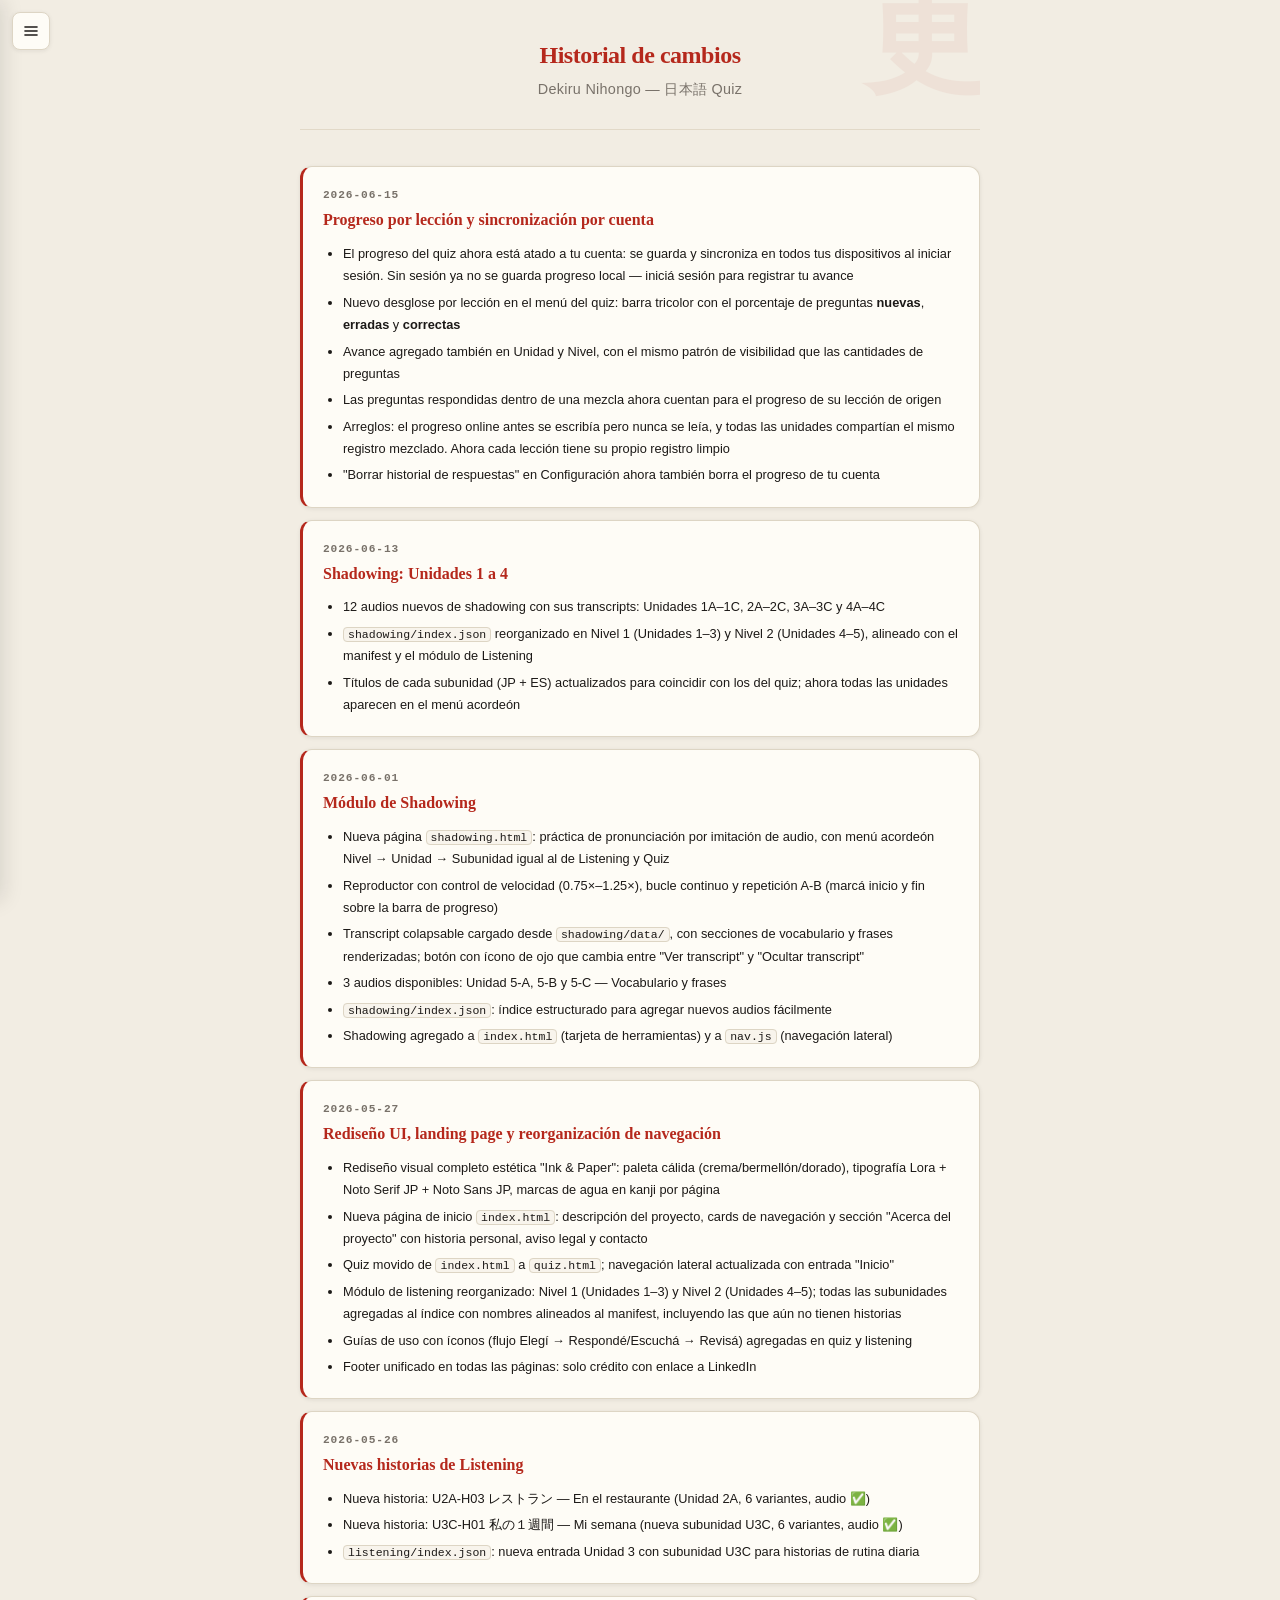
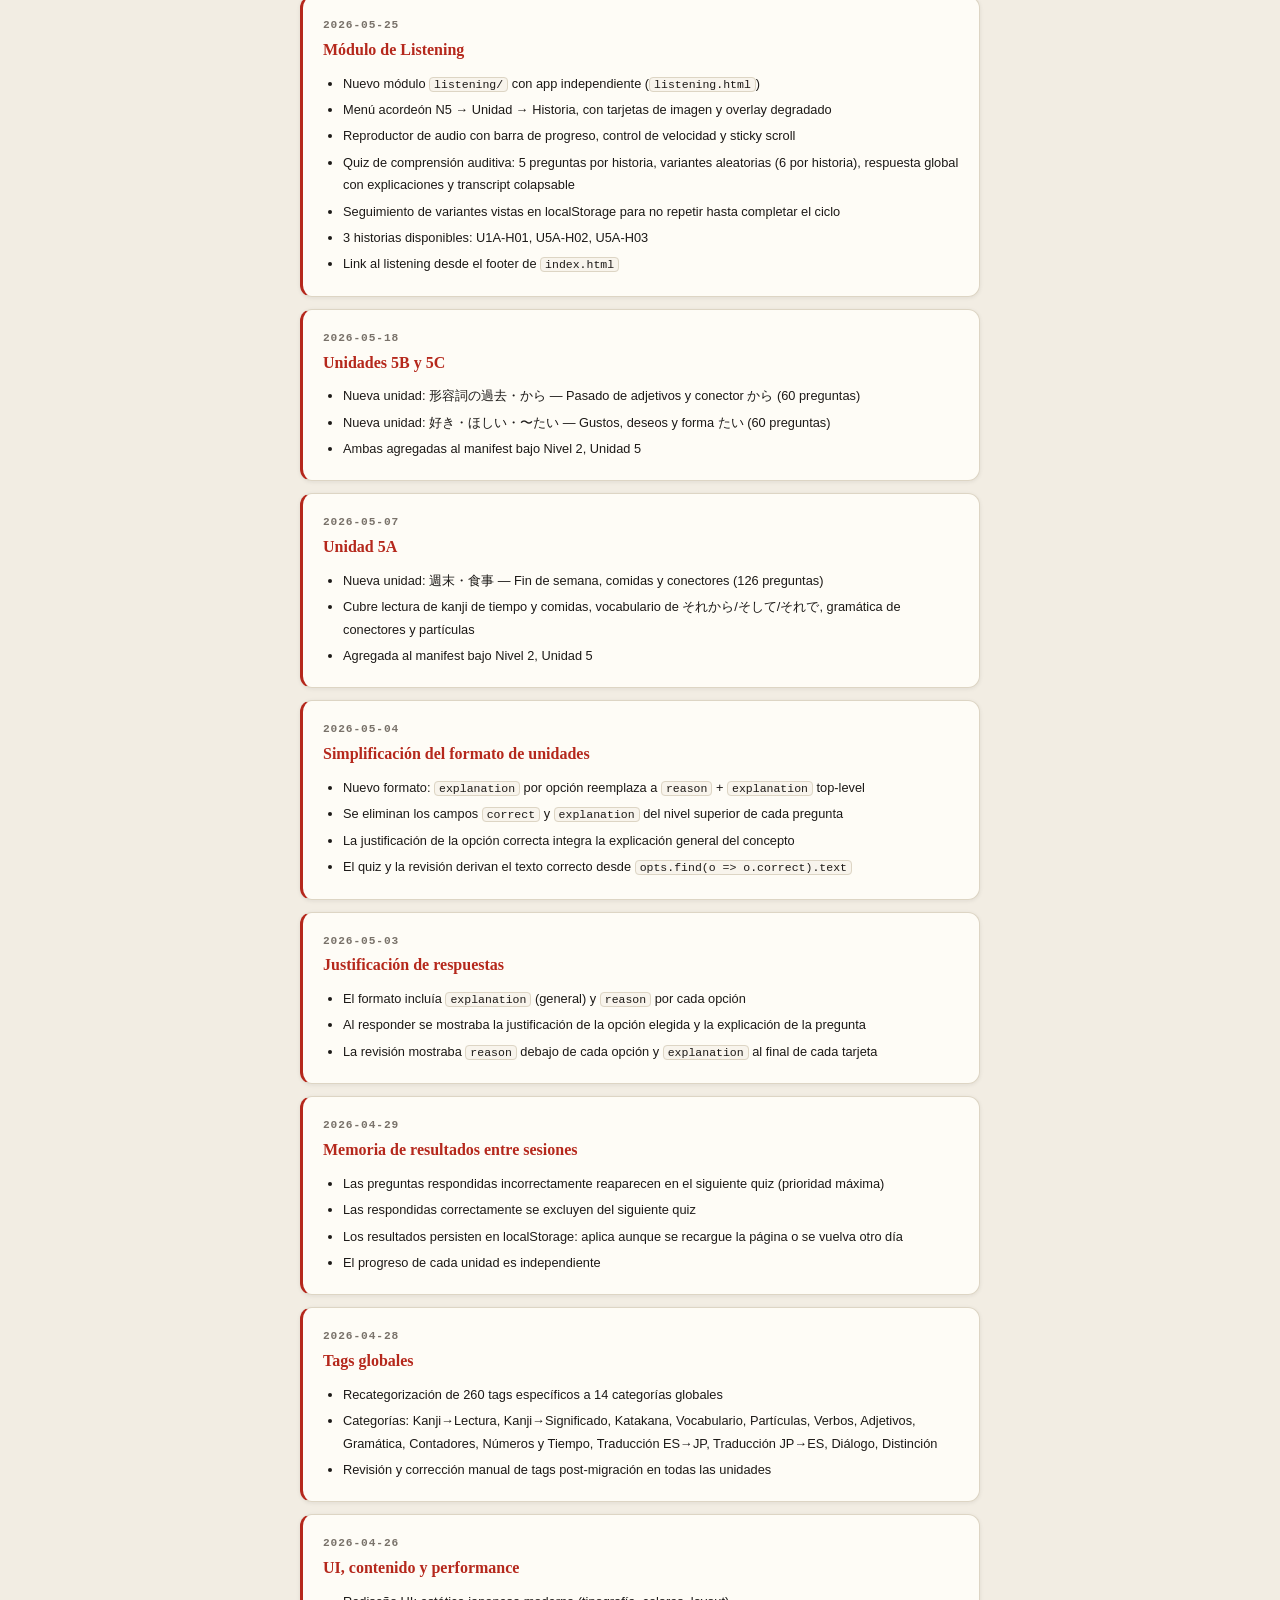
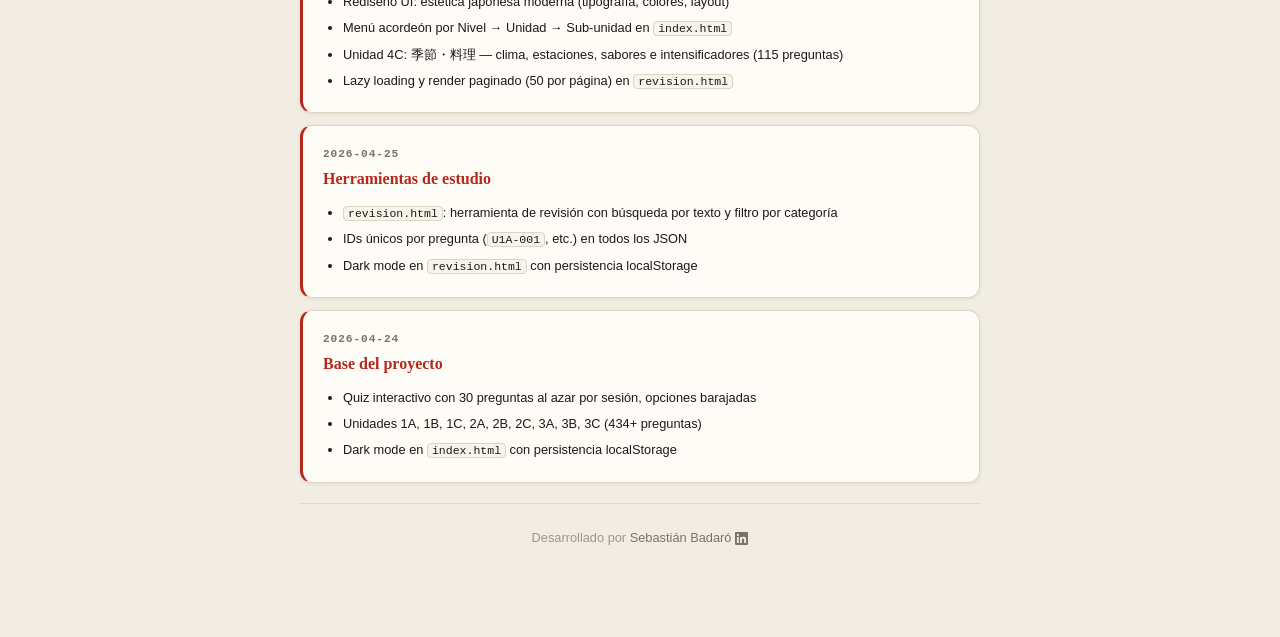
==== commit 56fb267a: "feat(quiz): progreso por lección atado a la cuenta - Progreso del quiz ahora es account-bound: se hi" ====
--- a/changelog.html
+++ b/changelog.html
@@ -32,6 +32,19 @@
   </header>
 
   <div class="cl-entry">
+    <div class="cl-date">2026-06-15</div>
+    <div class="cl-title">Progreso por lección y sincronización por cuenta</div>
+    <ul class="cl-items">
+      <li>El progreso del quiz ahora está atado a tu cuenta: se guarda y sincroniza en todos tus dispositivos al iniciar sesión. Sin sesión ya no se guarda progreso local — iniciá sesión para registrar tu avance</li>
+      <li>Nuevo desglose por lección en el menú del quiz: barra tricolor con el porcentaje de preguntas <strong>nuevas</strong>, <strong>erradas</strong> y <strong>correctas</strong></li>
+      <li>Avance agregado también en Unidad y Nivel, con el mismo patrón de visibilidad que las cantidades de preguntas</li>
+      <li>Las preguntas respondidas dentro de una mezcla ahora cuentan para el progreso de su lección de origen</li>
+      <li>Arreglos: el progreso online antes se escribía pero nunca se leía, y todas las unidades compartían el mismo registro mezclado. Ahora cada lección tiene su propio registro limpio</li>
+      <li>"Borrar historial de respuestas" en Configuración ahora también borra el progreso de tu cuenta</li>
+    </ul>
+  </div>
+
+  <div class="cl-entry">
     <div class="cl-date">2026-06-13</div>
     <div class="cl-title">Shadowing: Unidades 1 a 4</div>
     <ul class="cl-items">
--- a/nihongo.css
+++ b/nihongo.css
@@ -1055,6 +1055,90 @@
 .subunidad-grid .unit-name { font-size: var(--text-base); }
 .subunidad-grid .unit-sub  { font-size: var(--text-xs); }
 .subunidad-grid .unit-count { display: none; }
+
+/* ── Quiz progress (account-bound) ── */
+
+/* Lección card: full tri-colour bar wraps to its own row inside the card. */
+.unit-card { flex-wrap: wrap; }
+.lesson-prog { flex-basis: 100%; margin-top: var(--space-2); }
+.lp-bar {
+  display: flex;
+  height: 6px;
+  border-radius: 999px;
+  overflow: hidden;
+  background: var(--color-border-subtle);
+}
+.lp-c { background: var(--color-success); }
+.lp-f { background: var(--color-accent-quiz); }
+.lp-legend {
+  display: flex;
+  flex-wrap: wrap;
+  gap: 2px var(--space-3);
+  margin-top: 5px;
+  font-size: var(--text-xs);
+  font-weight: var(--weight-semibold);
+}
+.lp-leg-c { color: var(--color-success-fg); }
+.lp-leg-f { color: var(--color-accent-quiz-fg); }
+.lp-leg-n { color: var(--color-text-muted); }
+
+/* Compact chip for nivel/unidad headers — mirrors the "N preguntas" pill visibility. */
+.nivel-prog, .unidad-prog {
+  align-items: center;
+  gap: 6px;
+  font-size: var(--text-xs);
+  font-weight: var(--weight-bold);
+  color: var(--color-text-muted);
+  white-space: nowrap;
+}
+.nivel-prog  { display: inline-flex; margin-right: var(--space-3); }
+.unidad-prog { display: none;        margin-left: auto; margin-right: var(--space-3); }
+.nivel-prog .np-bar, .unidad-prog .np-bar {
+  display: flex;
+  width: 52px;
+  height: 5px;
+  border-radius: 999px;
+  overflow: hidden;
+  background: var(--color-border-subtle);
+}
+.np-c { background: var(--color-success); }
+.np-f { background: var(--color-accent-quiz); }
+/* Follow the same show/hide pattern as .nivel-total / .unidad-count. */
+.nivel-item.open > .nivel-header .nivel-prog   { display: none; }
+.nivel-item.open .unidad-prog                  { display: inline-flex; }
+.unidad-item.open > .unidad-header .unidad-prog { display: none; }
+
+/* Invite logged-out users to register (shown instead of progress detail). */
+.progress-login-banner {
+  display: flex;
+  flex-wrap: wrap;
+  align-items: center;
+  justify-content: center;
+  gap: var(--space-2) var(--space-3);
+  text-align: center;
+  padding: var(--space-3) var(--space-4);
+  margin-bottom: var(--space-3);
+  border: 1.5px dashed var(--color-accent-quiz);
+  border-radius: var(--radius-md);
+  background: var(--color-accent-quiz-subtle);
+  font-size: var(--text-sm);
+  color: var(--color-accent-quiz-fg);
+}
+.progress-login-banner button {
+  display: inline-flex;
+  align-items: center;
+  gap: 6px;
+  padding: 6px var(--space-3);
+  border: none;
+  border-radius: var(--radius-sm);
+  background: var(--color-accent-quiz);
+  color: var(--color-accent-quiz-on);
+  font-family: var(--font-body);
+  font-weight: var(--weight-semibold);
+  font-size: var(--text-sm);
+  cursor: pointer;
+}
+.progress-login-banner button:hover { filter: brightness(1.05); }
 
 /* Quiz header info bar */
 .quiz-header-info {
